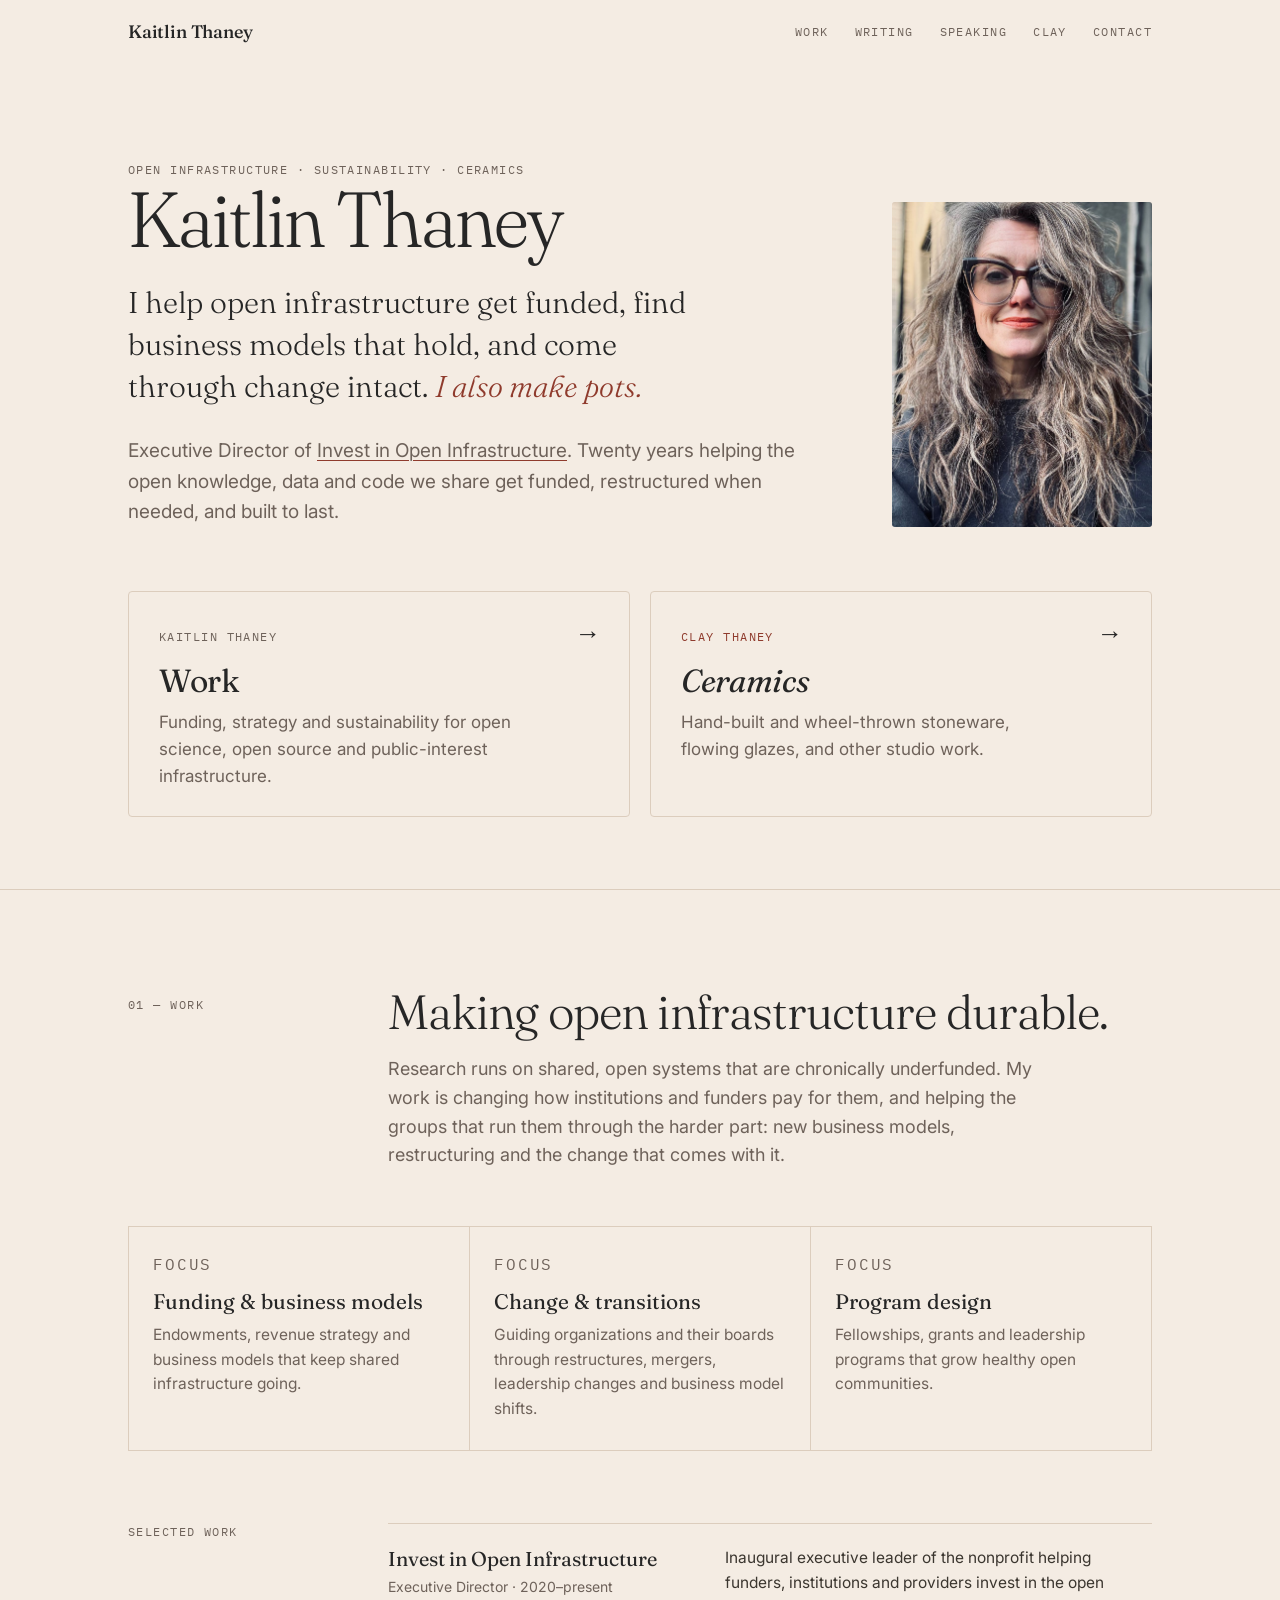
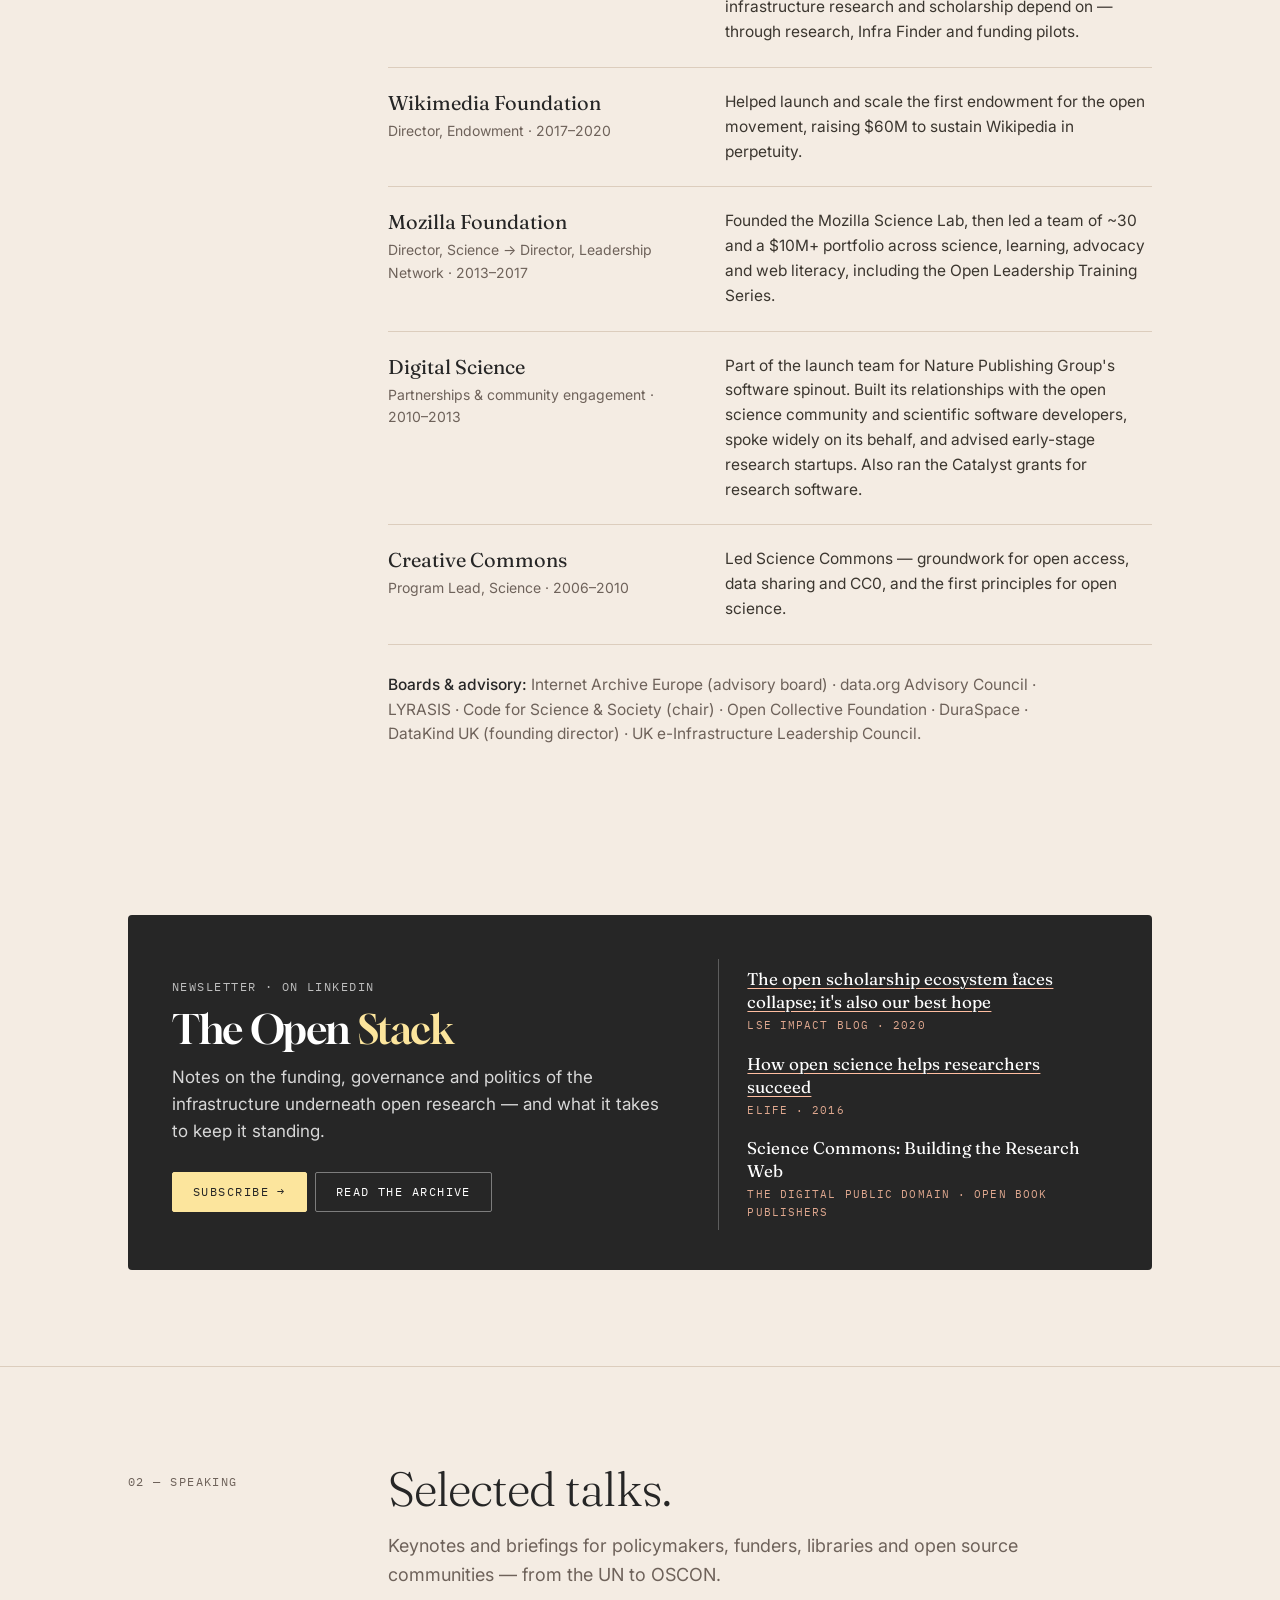
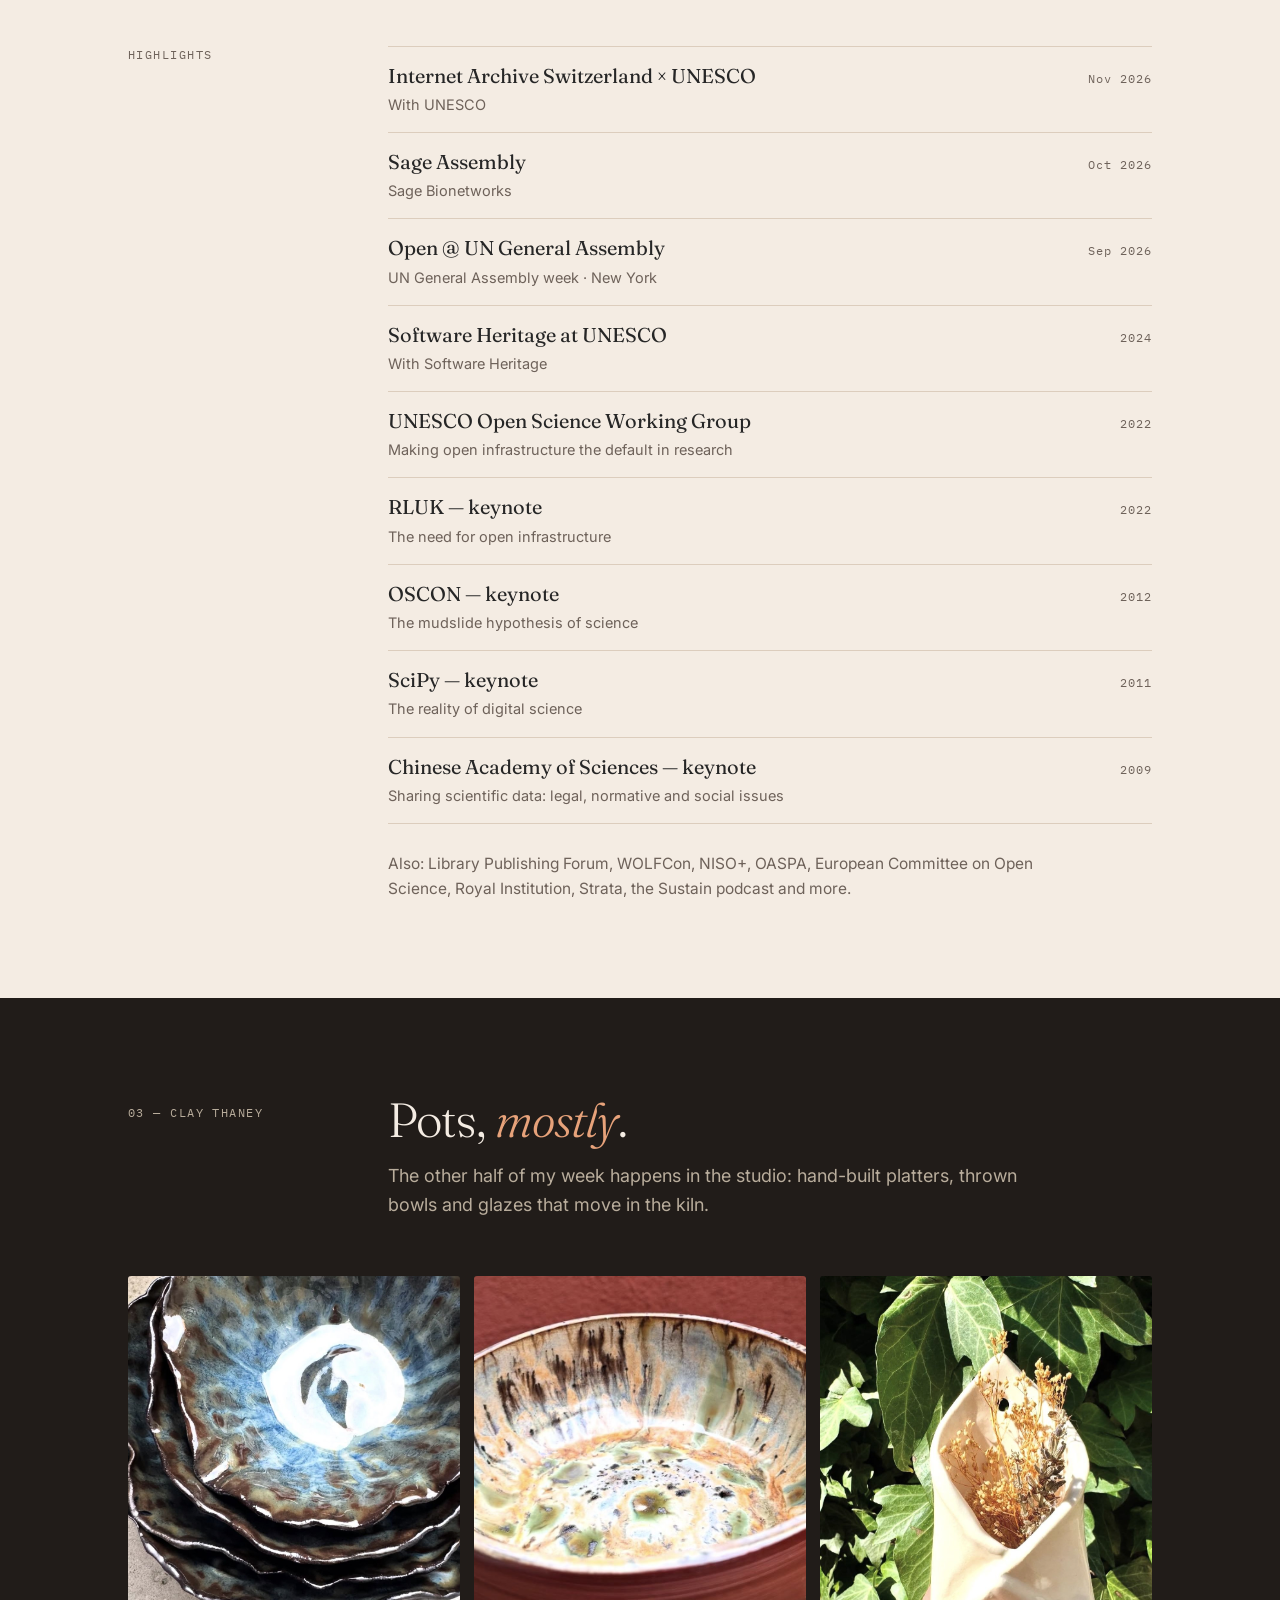
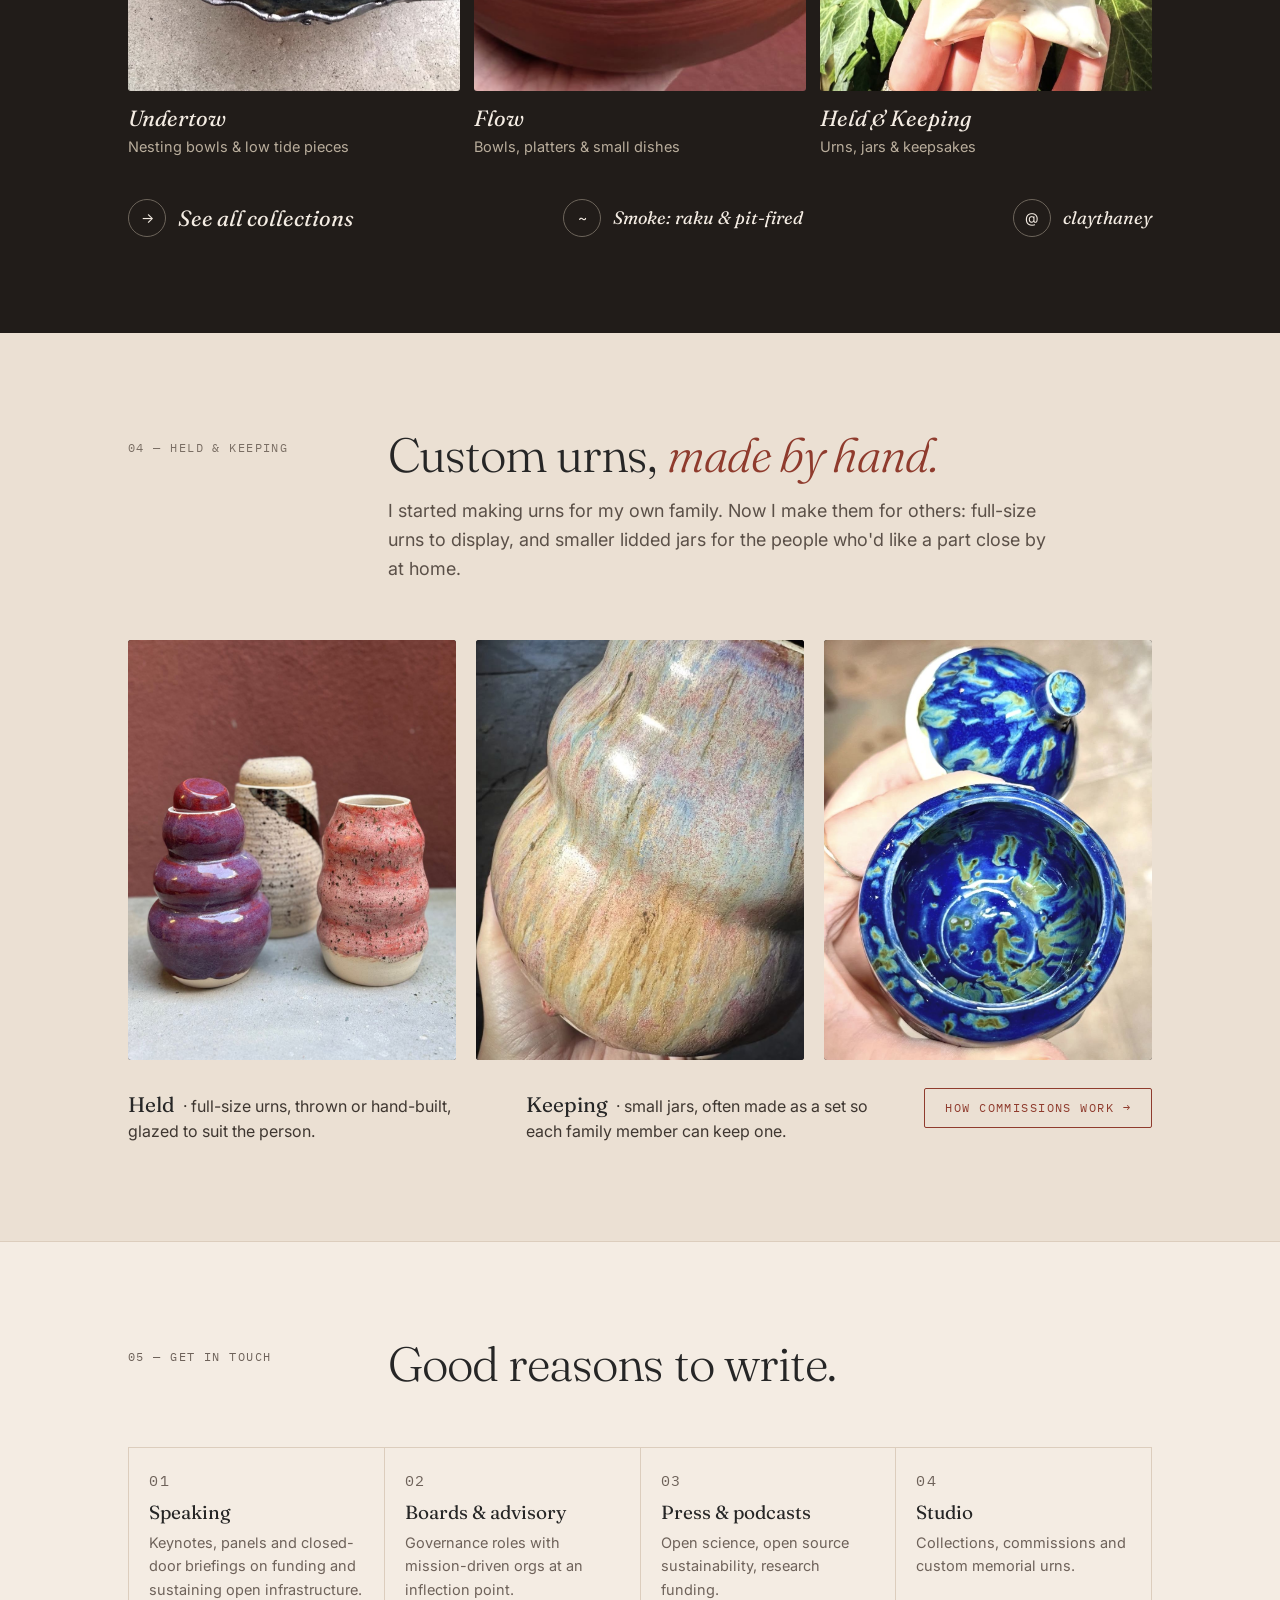
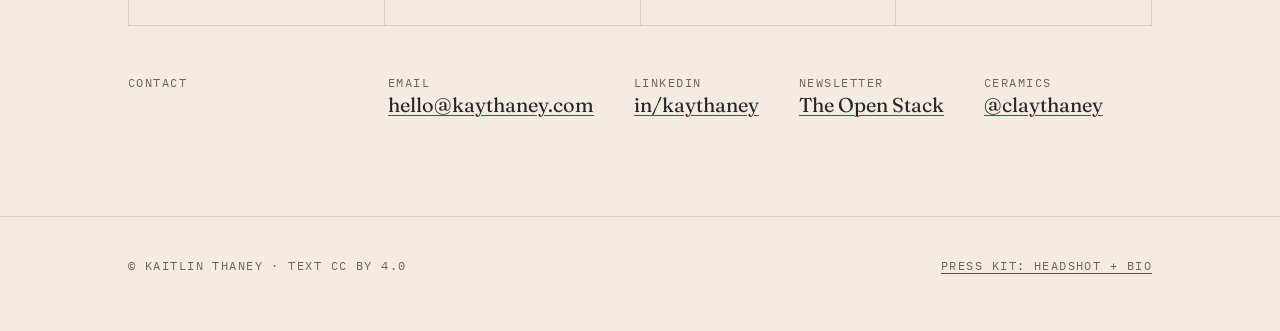
==== index.html @ d46ac8d1 "Add new Flow, Tidepool and Undertow pieces Co-Authored-By: Claude Opus 5.5 <noreply@anthropic.com> C" ====
<!DOCTYPE html>
<html lang="en">
<head>
<meta charset="utf-8">
<meta name="viewport" content="width=device-width, initial-scale=1">
<title>Kaitlin Thaney</title>
<meta name="description" content="Kaitlin Thaney — Executive Director of Invest in Open Infrastructure. Sustainability and systems nerd. Also makes pots, as Clay Thaney.">
<link rel="preconnect" href="https://fonts.googleapis.com">
<link rel="preconnect" href="https://fonts.gstatic.com" crossorigin>
<link href="https://fonts.googleapis.com/css2?family=Fraunces:ital,opsz,wght,SOFT@0,9..144,300..600,50;1,9..144,300..600,50&family=Inter:wght@400;500&family=IBM+Plex+Mono:wght@400&family=Gloock&display=swap" rel="stylesheet">
<link rel="stylesheet" href="style.css">
</head>
<body>

<header><div class="wrap">
  <a class="mark" href="#top">Kaitlin Thaney</a>
  <nav><a href="#work">Work</a><a href="writing/index.html">Writing</a><a href="#speaking">Speaking</a><a href="clay/index.html">Clay</a><a href="#contact">Contact</a></nav>
</div></header>

<main id="top">
  <div class="wrap hero">
    <div class="hero-grid">
      <div>
        <p class="label">Open infrastructure · sustainability · ceramics</p>
        <h1 class="name">Kaitlin Thaney</h1>
        <p class="intro">I help open infrastructure get funded, find business models that hold, and come through change intact. <em>I also make pots.</em></p>
        <p class="lede">Executive Director of <a href="https://investinopen.org">Invest in Open Infrastructure</a>. Twenty years helping the open knowledge, data and code we share get funded, restructured when needed, and built to last.</p>
      </div>
      <div class="portrait"><img src="img/portrait.jpg" alt="Kaitlin Thaney"></div>
    </div>

    <div class="doors">
      <a class="door" href="#work">
        <span class="arrow">→</span>
        <span class="label">Kaitlin Thaney</span>
        <h2>Work</h2>
        <p>Funding, strategy and sustainability for open science, open source and public-interest infrastructure.</p>
      </a>
      <a class="door clay" href="clay/index.html">
        <span class="arrow">→</span>
        <span class="label">Clay Thaney</span>
        <h2>Ceramics</h2>
        <p>Hand-built and wheel-thrown stoneware, flowing glazes, and other studio work.</p>
      </a>
    </div>
  </div>

  <!-- WORK -->
  <section id="work"><div class="wrap">
    <div class="sec-head">
      <p class="label">01 — Work</p>
      <div>
        <h2>Making open infrastructure durable.</h2>
        <p>Research runs on shared, open systems that are chronically underfunded. My work is changing how institutions and funders pay for them, and helping the groups that run them through the harder part: new business models, restructuring and the change that comes with it.</p>
      </div>
    </div>

    <div class="focus">
      <div><p class="label">Focus</p><h3>Funding &amp; business models</h3><p>Endowments, revenue strategy and business models that keep shared infrastructure going.</p></div>
      <div><p class="label">Focus</p><h3>Change &amp; transitions</h3><p>Guiding organizations and their boards through restructures, mergers, leadership changes and business model shifts.</p></div>
      <div><p class="label">Focus</p><h3>Program design</h3><p>Fellowships, grants and leadership programs that grow healthy open communities.</p></div>
    </div>

    <div class="grid2">
      <p class="label">Selected work</p>
      <div>
        <ul class="roles">
          <li><div><h4>Invest in Open Infrastructure</h4><p class="role">Executive Director · 2020–present</p></div>
              <p>Inaugural executive leader of the nonprofit helping funders, institutions and providers invest in the open infrastructure research and scholarship depend on — through research, Infra Finder and funding pilots.</p></li>
          <li><div><h4>Wikimedia Foundation</h4><p class="role">Director, Endowment · 2017–2020</p></div>
              <p>Helped launch and scale the first endowment for the open movement, raising $60M to sustain Wikipedia in perpetuity.</p></li>
          <li><div><h4>Mozilla Foundation</h4><p class="role">Director, Science → Director, Leadership Network · 2013–2017</p></div>
              <p>Founded the Mozilla Science Lab, then led a team of ~30 and a $10M+ portfolio across science, learning, advocacy and web literacy, including the Open Leadership Training Series.</p></li>
          <li><div><h4>Digital Science</h4><p class="role">Partnerships &amp; community engagement · 2010–2013</p></div>
              <p>Part of the launch team for Nature Publishing Group's software spinout. Built its relationships with the open science community and scientific software developers, spoke widely on its behalf, and advised early-stage research startups. Also ran the Catalyst grants for research software.</p></li>
          <li><div><h4>Creative Commons</h4><p class="role">Program Lead, Science · 2006–2010</p></div>
              <p>Led Science Commons — groundwork for open access, data sharing and CC0, and the first principles for open science.</p></li>
        </ul>
        <p class="boards"><b>Boards &amp; advisory:</b> Internet Archive Europe (advisory board) · data.org Advisory Council · LYRASIS · Code for Science &amp; Society (chair) · Open Collective Foundation · DuraSpace · DataKind UK (founding director) · UK e-Infrastructure Leadership Council.</p>
      </div>
    </div>
  </div></section>

  <!-- WRITING / NEWSLETTER -->
  <section id="writing" style="padding-top:0;border-top:none"><div class="wrap">
    <div class="stack">
      <div>
        <p class="label">Newsletter · on LinkedIn</p>
        <h3>The Open <span>Stack</span></h3>
        <p>Notes on the funding, governance and politics of the infrastructure underneath open research — and what it takes to keep it standing.</p>
        <p style="margin-top:26px"><a class="btn" href="https://www.linkedin.com/newsletters/the-open-stack-7452780053291036672/">Subscribe →</a><a class="btn ghost" href="writing/index.html">Read the archive</a></p>
      </div>
      <ul class="writing">
        <li><a href="https://blogs.lse.ac.uk/impactofsocialsciences/2020/06/19/the-open-scholarship-ecosystem-faces-collapse-its-also-our-best-hope-for-a-more-resilient-future/">The open scholarship ecosystem faces collapse; it's also our best hope</a><small>LSE Impact Blog · 2020</small></li>
        <li><a href="https://elifesciences.org/content/5/e16800">How open science helps researchers succeed</a><small>eLife · 2016</small></li>
        <li>Science Commons: Building the Research Web<small>The Digital Public Domain · Open Book Publishers</small></li>
      </ul>
    </div>
  </div></section>

  <!-- SPEAKING -->
  <section id="speaking"><div class="wrap">
    <div class="sec-head">
      <p class="label">02 — Speaking</p>
      <div>
        <h2>Selected talks.</h2>
        <p>Keynotes and briefings for policymakers, funders, libraries and open source communities — from the UN to OSCON.</p>
      </div>
    </div>
    <div class="grid2">
      <p class="label">Highlights</p>
      <div>
        <ul class="talklist">
          <li><div><b>Internet Archive Switzerland × UNESCO</b><span>With UNESCO</span></div><em>Nov 2026</em></li>
          <li><div><b>Sage Assembly</b><span>Sage Bionetworks</span></div><em>Oct 2026</em></li>
          <li><div><b>Open @ UN General Assembly</b><span>UN General Assembly week · New York</span></div><em>Sep 2026</em></li>
          <li><div><b>Software Heritage at UNESCO</b><span>With Software Heritage</span></div><em>2024</em></li>
          <li><div><b>UNESCO Open Science Working Group</b><span>Making open infrastructure the default in research</span></div><em>2022</em></li>
          <li><div><b>RLUK — keynote</b><span>The need for open infrastructure</span></div><em>2022</em></li>
          <li><div><b>OSCON — keynote</b><span>The mudslide hypothesis of science</span></div><em>2012</em></li>
          <li><div><b>SciPy — keynote</b><span>The reality of digital science</span></div><em>2011</em></li>
          <li><div><b>Chinese Academy of Sciences — keynote</b><span>Sharing scientific data: legal, normative and social issues</span></div><em>2009</em></li>
        </ul>
        <p class="boards">Also: Library Publishing Forum, WOLFCon, NISO+, OASPA, European Committee on Open Science, Royal Institution, Strata, the Sustain podcast and more.</p>
      </div>
    </div>
  </div></section>

  <!-- CLAY TEASER -->
  <section id="clay"><div class="wrap">
    <div class="sec-head">
      <p class="label">03 — Clay Thaney</p>
      <div>
        <h2>Pots, <em>mostly</em>.</h2>
        <p>The other half of my week happens in the studio: hand-built platters, thrown bowls and glazes that move in the kiln. <span class="draft">your words</span></p>
      </div>
    </div>
    <div class="clay-teaser">
      <a class="collection" href="clay/index.html#undertow">
        <div class="photo"><img src="img/nacre-stack.jpg" alt="Three ruffled nesting bowls, deep blue inside with dark metallic rims"></div>
        <h3>Undertow</h3><p>Nesting bowls &amp; low tide pieces</p>
      </a>
      <a class="collection" href="clay/index.html#flow">
        <div class="photo"><img src="img/flow-red-bowl.jpg" alt="Red clay bowl with a mustard, green and cream glaze interior"></div>
        <h3>Flow</h3><p>Bowls, platters &amp; small dishes</p>
      </a>
      <a class="collection" href="clay/index.html#keeping">
        <div class="photo"><img src="img/wall-pocket-flowers.jpg" alt="Cream wall pocket holding dried flowers against ivy"></div>
        <h3>Held &amp; Keeping</h3><p>Urns, jars &amp; keepsakes</p>
      </a>
    </div>
    <div class="clay-foot">
      <a class="ig" href="clay/index.html"><span class="dot">→</span>See all collections</a>
      <a class="ig" href="clay/index.html#smoke" style="font-size:18px"><span class="dot">~</span>Smoke: raku &amp; pit-fired</a>
      <a class="ig" href="https://www.instagram.com/claythaney/" style="font-size:18px"><span class="dot">@</span>claythaney</a>
    </div>
  </div></section>

  <!-- HELD & KEEPING -->
  <section id="keeping" class="keeping home-keeping"><div class="wrap">
    <div class="sec-head">
      <p class="label">04 — Held &amp; Keeping</p>
      <div>
        <h2>Custom urns, <em>made by hand.</em></h2>
        <p>I started making urns for my own family. Now I make them for others: full-size urns to display, and smaller lidded jars for the people who'd like a part close by at home.</p>
      </div>
    </div>
    <div class="keep-row">
      <figure class="photo"><img src="img/urns-group.jpg" alt="Three handmade urns: a stacked red jar, a speckled lidded urn and a wavy pink vessel"></figure>
      <figure class="photo"><img src="img/pastel-vase.jpg" alt="Undulating urn in speckled pastel glaze"></figure>
      <figure class="photo"><img src="img/urn-blue-keepsake.jpg" alt="Small lidded keepsake jar in deep blue, lid lifted"></figure>
    </div>
    <div class="keep-text">
      <p><b>Held</b> · full-size urns, thrown or hand-built, glazed to suit the person.</p>
      <p><b>Keeping</b> · small jars, often made as a set so each family member can keep one.</p>
      <p style="margin-top:22px"><a class="btn" href="clay/index.html#keeping" style="color:#8f3b2d">How commissions work →</a></p>
    </div>
  </div></section>

  <!-- CONTACT -->
  <section id="contact"><div class="wrap">
    <div class="sec-head">
      <p class="label">05 — Get in touch</p>
      <div><h2>Good reasons to write.</h2></div>
    </div>
    <div class="asks">
      <div><p class="label">01</p><h3>Speaking</h3><p>Keynotes, panels and closed-door briefings on funding and sustaining open infrastructure.</p></div>
      <div><p class="label">02</p><h3>Boards &amp; advisory</h3><p>Governance roles with mission-driven orgs at an inflection point.</p></div>
      <div><p class="label">03</p><h3>Press &amp; podcasts</h3><p>Open science, open source sustainability, research funding.</p></div>
      <div><p class="label">04</p><h3>Studio</h3><p>Collections, commissions and custom memorial urns.</p></div>
    </div>
    <div class="grid2">
      <p class="label">Contact</p>
      <ul class="contact-list">
        <li><p class="label">Email</p><a href="mailto:hello@kaythaney.com">hello@kaythaney.com</a></li>
        <li><p class="label">LinkedIn</p><a href="https://www.linkedin.com/in/kaythaney/">in/kaythaney</a></li>
        <li><p class="label">Newsletter</p><a href="https://www.linkedin.com/newsletters/the-open-stack-7452780053291036672/">The Open Stack</a></li>
        <li><p class="label">Ceramics</p><a href="https://www.instagram.com/claythaney/">@claythaney</a></li>
      </ul>
    </div>
  </div></section>
</main>

<footer><div class="wrap">
  <p class="label">© Kaitlin Thaney · Text CC BY 4.0</p>
  <p class="label"><a href="img/portrait.jpg">Press kit: headshot + bio</a></p>
</div></footer>

</body>
</html>
---- style.css ----
:root{
    --paper:#f3ede3; --paper-2:#ebe3d5; --ink:#211e1a; --muted:#6d655b;
    --clay:#a9532f; --slip:#7f907c; --line:#d8cdbb;
    --serif:"Fraunces", Georgia, serif; --sans:"Inter", system-ui, sans-serif; --mono:"IBM Plex Mono", ui-monospace, monospace;
  }
  *{box-sizing:border-box;margin:0;padding:0}
  html{scroll-behavior:smooth}
  body{background:var(--paper);color:var(--ink);font:400 17px/1.6 var(--sans);-webkit-font-smoothing:antialiased}
  a{color:inherit;text-decoration-color:var(--clay);text-underline-offset:3px;text-decoration-thickness:1px}
  a:hover{color:var(--clay)}
  .wrap{max-width:1080px;margin:0 auto;padding:0 28px}
  .label{font:400 12px/1.5 var(--mono);letter-spacing:.12em;text-transform:uppercase;color:var(--muted)}

  /* header */
  header{position:sticky;top:0;z-index:5;background:color-mix(in srgb,var(--paper) 88%,transparent);backdrop-filter:blur(8px);border-bottom:1px solid transparent}
  header .wrap{display:flex;justify-content:space-between;align-items:center;height:64px}
  .mark{font:500 18px/1 var(--serif);text-decoration:none;letter-spacing:-.01em}
  nav{display:flex;gap:26px}
  nav a{font:400 12px/1 var(--mono);letter-spacing:.12em;text-transform:uppercase;text-decoration:none;color:var(--muted)}
  nav a:hover{color:var(--ink)}

  /* hero */
  .hero{padding-top:96px;padding-bottom:72px}
  .hero h1{font:300 clamp(40px,6.4vw,78px)/1.04 var(--serif);font-variation-settings:"SOFT" 50;letter-spacing:-.025em;max-width:15ch}
  .hero h1 em{font-style:italic;color:var(--clay)}
  .hero p.lede{margin-top:28px;max-width:56ch;color:var(--muted);font-size:19px}

  .doors{display:grid;grid-template-columns:1fr 1fr;gap:20px;margin-top:64px}
  .door{display:block;text-decoration:none;padding:30px 30px 26px;border:1px solid var(--line);border-radius:4px;background:var(--paper);transition:background .25s,border-color .25s,transform .25s;position:relative;overflow:hidden}
  .door:hover{color:inherit;background:var(--paper-2);border-color:var(--ink);transform:translateY(-2px)}
  .door h2{font:400 32px/1.1 var(--serif);margin:14px 0 10px;letter-spacing:-.01em}
  .door p{color:var(--muted);max-width:34ch}
  .door .arrow{position:absolute;right:28px;top:28px;font:300 26px/1 var(--serif);transition:transform .25s}
  .door:hover .arrow{transform:translateX(4px)}
  .door.clay h2{font-style:italic}
  .door.clay .label{color:var(--clay)}

  /* sections */
  section{padding:96px 0;border-top:1px solid var(--line)}
  .sec-head{display:grid;grid-template-columns:220px 1fr;gap:40px;margin-bottom:56px}
  .sec-head h2{font:300 clamp(32px,4vw,48px)/1.1 var(--serif);letter-spacing:-.02em}
  .sec-head p{color:var(--muted);max-width:60ch;margin-top:16px;font-size:18px}

  .focus{display:grid;grid-template-columns:repeat(3,1fr);gap:1px;background:var(--line);border:1px solid var(--line);margin-bottom:72px}
  .focus div{background:var(--paper);padding:26px 24px 28px}
  .focus h3{font:400 21px/1.25 var(--serif);margin:12px 0 8px}
  .focus p{color:var(--muted);font-size:15.5px}

  .grid2{display:grid;grid-template-columns:220px 1fr;gap:40px}
  .roles{list-style:none}
  .roles li{display:grid;grid-template-columns:1fr 1.4fr;gap:32px;padding:22px 0;border-bottom:1px solid var(--line)}
  .roles li:first-child{border-top:1px solid var(--line)}
  .roles h4{font:400 20px/1.3 var(--serif)}
  .roles .role{font-size:14px;color:var(--muted);margin-top:4px}
  .roles p{font-size:15.5px;color:#3b362f}

  .talks{margin-top:72px}
  .talks .venues{font:300 clamp(22px,2.6vw,30px)/1.45 var(--serif);color:var(--muted)}
  .talks .venues b{font-weight:400;color:var(--ink)}
  .more{display:inline-block;margin-top:22px;font:400 12px/1 var(--mono);letter-spacing:.12em;text-transform:uppercase}

  /* clay */
  #clay{background:var(--ink);color:var(--paper);border-top:none}
  #clay .label{color:#b9ad9c}
  #clay .sec-head p{color:#b9ad9c}
  #clay .sec-head h2 em{color:#e09a73}
  #clay a{text-decoration-color:#e09a73}
  #clay a:hover{color:#e09a73}
  .gallery{display:grid;grid-template-columns:repeat(4,1fr);gap:14px}
  .gallery figure{aspect-ratio:4/5;background:#2c2823;border-radius:3px;display:flex;align-items:flex-end;justify-content:center;overflow:hidden;position:relative}
  .gallery figure:nth-child(2){background:#34302a}
  .gallery figure:nth-child(3){background:#29302b}
  .gallery figure:nth-child(4){background:#332a26}
  .gallery figure:nth-child(1),.gallery figure:nth-child(6){grid-column:span 2;aspect-ratio:auto}
  .gallery svg{width:62%;height:auto;margin-bottom:12%}
  .gallery figcaption{position:absolute;left:14px;bottom:12px;font:400 11px/1 var(--mono);letter-spacing:.1em;text-transform:uppercase;color:#8f8576}
  .clay-foot{display:flex;justify-content:space-between;align-items:center;gap:20px;margin-top:40px;flex-wrap:wrap}
  .ig{display:inline-flex;align-items:center;gap:12px;text-decoration:none;font:400 22px/1 var(--serif);font-style:italic}
  .ig span.dot{width:38px;height:38px;border:1px solid #6d655b;border-radius:50%;display:grid;place-items:center;font:400 14px var(--sans);font-style:normal}
  .note{font:400 12px/1.5 var(--mono);color:#8f8576;max-width:44ch}

  /* about + contact */
  .about p{font:300 clamp(21px,2.3vw,26px)/1.5 var(--serif);max-width:38ch}
  .about p + p{margin-top:20px;font:400 17px/1.65 var(--sans);color:var(--muted);max-width:60ch}
  .contact-list{list-style:none;display:grid;grid-template-columns:repeat(4,auto);justify-content:start;gap:40px}
  .contact-list a{font:400 20px/1.3 var(--serif)}
  footer{padding:40px 0 56px;border-top:1px solid var(--line)}
  footer .wrap{display:flex;justify-content:space-between;flex-wrap:wrap;gap:12px}

  .draft{border:1px dashed var(--clay);color:var(--clay);font:400 11px/1 var(--mono);letter-spacing:.08em;text-transform:uppercase;padding:4px 7px;border-radius:2px;vertical-align:middle;margin-left:8px;white-space:nowrap}

  @media (max-width:820px){
    nav{gap:16px}
    .doors,.focus{grid-template-columns:1fr}
    .sec-head,.grid2{grid-template-columns:1fr;gap:14px}
    .roles li{grid-template-columns:1fr;gap:8px}
    .gallery{grid-template-columns:1fr 1fr}
    .gallery figure:nth-child(1),.gallery figure:nth-child(6){grid-column:span 2;aspect-ratio:16/10}
    .contact-list{grid-template-columns:1fr 1fr;gap:20px}
    .hero{padding-top:64px;padding-bottom:48px}
    section{padding:72px 0}
  }
  @media (max-width:480px){ nav a:nth-child(3){display:none} }

  /* ---- v2 additions ---- */
  /* Newsletter brand: swap these two values for The Open Stack / IOI colours */
  :root{ --brand:#1f3b4d; --brand-ink:#f3ede3; --brand-accent:#e3b448; }

  .hero-grid{display:grid;grid-template-columns:1fr 260px;gap:56px;align-items:end}
  .portrait{aspect-ratio:4/5;border-radius:3px;background:linear-gradient(160deg,#d9cdb9,#c4b49b);display:grid;place-items:center;text-align:center;color:#6d655b;font:400 11px/1.5 var(--mono);letter-spacing:.1em;text-transform:uppercase;padding:20px}

  .stack{background:var(--brand);color:var(--brand-ink);border-radius:4px;padding:44px 44px 40px;display:grid;grid-template-columns:1.3fr 1fr;gap:40px;align-items:center;margin-top:72px}
  .stack .label{color:color-mix(in srgb,var(--brand-ink) 70%,transparent)}
  .stack h3{font:400 40px/1.05 var(--serif);letter-spacing:-.02em;margin:12px 0 14px}
  .stack h3 span{color:var(--brand-accent)}
  .stack p{color:color-mix(in srgb,var(--brand-ink) 82%,transparent);max-width:46ch}
  .btn{display:inline-block;padding:13px 20px;border-radius:2px;font:400 12px/1 var(--mono);letter-spacing:.12em;text-transform:uppercase;text-decoration:none;border:1px solid currentColor}
  .stack .btn{background:var(--brand-accent);color:var(--brand);border-color:var(--brand-accent);justify-self:start}
  .stack .btn:hover{filter:brightness(1.08);color:var(--brand)}
  .stack .writing{list-style:none;border-left:1px solid color-mix(in srgb,var(--brand-ink) 25%,transparent);padding-left:28px}
  .stack .writing li{padding:9px 0;font:400 17px/1.35 var(--serif)}
  .stack .writing li small{display:block;font:400 11px/1.6 var(--mono);letter-spacing:.1em;text-transform:uppercase;opacity:.65;margin-top:3px}
  .stack a{text-decoration-color:var(--brand-accent)}
  .stack a:hover{color:var(--brand-accent)}

  .talklist{list-style:none}
  .talklist li{display:grid;grid-template-columns:1fr auto;gap:24px;padding:16px 0;border-bottom:1px solid var(--line);align-items:baseline}
  .talklist li:first-child{border-top:1px solid var(--line)}
  .talklist b{font:400 20px/1.3 var(--serif)}
  .talklist span{display:block;font-size:14.5px;color:var(--muted);margin-top:2px}
  .talklist em{font:400 12px/1 var(--mono);font-style:normal;color:var(--muted);letter-spacing:.08em}

  .boards{margin-top:28px;color:var(--muted);font-size:15.5px;max-width:70ch}
  .boards b{color:var(--ink);font-weight:500}

  .asks{display:grid;grid-template-columns:repeat(4,1fr);gap:1px;background:var(--line);border:1px solid var(--line);margin-bottom:48px}
  .asks div{background:var(--paper);padding:22px 20px 24px}
  .asks h3{font:400 19px/1.25 var(--serif);margin:10px 0 6px}
  .asks p{font-size:14.5px;color:var(--muted)}

  .clay-teaser{display:grid;grid-template-columns:1fr 1fr 1fr;gap:14px}
  .collection{display:block;text-decoration:none;color:inherit}
  .collection .swatch{aspect-ratio:4/5;border-radius:3px;display:flex;align-items:flex-end;justify-content:center;overflow:hidden}
  .collection .swatch svg{width:60%;margin-bottom:14%}
  .collection h3{font:400 22px/1.2 var(--serif);font-style:italic;margin:14px 0 4px}
  .collection p{font-size:14.5px;color:#b9ad9c}
  .collection:hover h3{color:#e09a73}

  /* clay page */
  body.clay-page{background:#1d1a17;color:var(--paper)}
  body.clay-page header{background:color-mix(in srgb,#1d1a17 88%,transparent)}
  body.clay-page nav a{color:#9d9283}
  body.clay-page nav a:hover,body.clay-page nav a.on{color:var(--paper)}
  body.clay-page .label{color:#9d9283}
  body.clay-page .hero h1 em{color:#e09a73}
  body.clay-page .hero p.lede{color:#b9ad9c}
  body.clay-page section{border-top:1px solid #3a342d}
  body.clay-page a{text-decoration-color:#e09a73}
  body.clay-page a:hover{color:#e09a73}
  body.clay-page footer{border-top:1px solid #3a342d}
  .coll-head{display:grid;grid-template-columns:220px 1fr auto;gap:40px;align-items:end;margin-bottom:36px}
  .coll-head h2{font:300 44px/1.05 var(--serif);font-style:italic;letter-spacing:-.02em}
  .coll-head p{color:#b9ad9c;max-width:52ch;margin-top:12px}
  .status{font:400 11px/1 var(--mono);letter-spacing:.1em;text-transform:uppercase;padding:7px 10px;border:1px solid #6d655b;border-radius:20px;color:#b9ad9c;white-space:nowrap}
  .status.avail{border-color:#e09a73;color:#e09a73}
  .backlink{font:400 12px/1 var(--mono);letter-spacing:.12em;text-transform:uppercase;text-decoration:none;color:#9d9283}
  .chip-nav{display:flex;gap:10px;flex-wrap:wrap;margin-top:36px}
  .chip-nav a{font:400 12px/1 var(--mono);letter-spacing:.1em;text-transform:uppercase;text-decoration:none;padding:10px 14px;border:1px solid #4a433b;border-radius:20px;color:#d8cdbb}
  .chip-nav a:hover{border-color:#e09a73}

  @media (max-width:820px){
    .hero-grid,.stack{grid-template-columns:1fr}
    .portrait{max-width:200px}
    .stack .writing{border-left:none;padding-left:0;border-top:1px solid color-mix(in srgb,var(--brand-ink) 25%,transparent);padding-top:16px}
    .asks{grid-template-columns:1fr 1fr}
    .clay-teaser{grid-template-columns:1fr}
    .coll-head{grid-template-columns:1fr;gap:12px}
    .talklist li{grid-template-columns:1fr}
  }
  .talklist span.draft{display:inline-block;margin-top:0}
  .clay-page .gallery figure{aspect-ratio:auto!important;height:340px}
  .clay-page .gallery svg{width:auto;max-width:70%;height:58%;margin-bottom:14%}
  @media (max-width:820px){ .clay-page .gallery figure{height:240px} }

  /* ---- v3: palette A (terracotta wall), photos, Open Stack ---- */
  :root{
    --paper:#f4ece3; --paper-2:#ece1d4; --ink:#262626; --muted:#6e625a;
    --clay:#8f3b2d; --slip:#5f7d5b; --line:#dccdbd; --glaze:#eeceae;
    --brand:#0d0d0d; --brand-ink:#ffffff; --brand-accent:#ffde17;
    --display:"Gloock", Georgia, serif;
  }
  #clay{background:#211c19}
  #clay .sec-head h2 em,body.clay-page .hero h1 em{color:#e7a27a}
  .hero h1.name{font-weight:300;max-width:none}
  .hero .intro{font:300 clamp(22px,2.6vw,30px)/1.4 var(--serif);color:var(--ink);max-width:30ch;margin-top:22px}
  .hero .intro em{color:var(--clay)}
  .portrait{padding:0;overflow:hidden;background:var(--paper-2)}
  .portrait img{width:100%;height:100%;object-fit:cover;object-position:50% 30%;display:block}
  .stack h3{font-family:var(--display);font-weight:400}
  .stack .btn.ghost{background:transparent;color:var(--brand-ink);border-color:color-mix(in srgb,var(--brand-ink) 40%,transparent);margin-left:8px}
  .stack .btn.ghost:hover{color:var(--brand-accent);border-color:var(--brand-accent)}
  .photo{border-radius:3px;overflow:hidden;background:#2c2622}
  .photo img{width:100%;height:100%;object-fit:cover;display:block;transition:transform .6s}
  .collection .photo{aspect-ratio:4/5}
  .collection:hover .photo img{transform:scale(1.03)}
  .gallery figure img{width:100%;height:100%;object-fit:cover;position:absolute;inset:0}
  .gallery figure figcaption{z-index:1;background:rgba(20,17,15,.55);padding:5px 7px;border-radius:2px;color:#e8ddd0}

  /* Open Stack archive page */
  body.stack-page{background:#0d0d0d;color:#fff}
  body.stack-page header{background:rgba(13,13,13,.9)}
  body.stack-page nav a,body.stack-page .label{color:#a8a8a8}
  body.stack-page nav a:hover{color:#ffde17}
  body.stack-page a{text-decoration-color:#ffde17}
  body.stack-page a:hover{color:#ffde17}
  body.stack-page .hero h1{font-family:var(--display);font-weight:400}
  body.stack-page .hero h1 span{color:#ffde17}
  body.stack-page .hero p.lede{color:#cfcfcf}
  body.stack-page section,body.stack-page footer{border-top:1px solid #2a2a2a}
  .issues{list-style:none}
  .issues li{display:grid;grid-template-columns:110px 1fr auto;gap:28px;padding:22px 0;border-bottom:1px solid #2a2a2a;align-items:baseline}
  .issues .no{font:400 12px var(--mono);letter-spacing:.1em;color:#ffde17}
  .issues h3{font:400 24px/1.25 var(--display)}
  .issues p{color:#a8a8a8;font-size:15px;margin-top:6px;max-width:62ch}
  .issues time{font:400 12px var(--mono);color:#a8a8a8;letter-spacing:.08em}
  .tagrow{display:flex;gap:8px;margin-top:10px}
  .tagrow span{font:400 11px var(--mono);letter-spacing:.08em;padding:4px 8px;border-radius:2px;color:#0d0d0d}
  @media (max-width:820px){ .issues li{grid-template-columns:1fr;gap:6px} }
  .clay-page .gallery.g1{grid-template-columns:1fr}
  .clay-page .gallery.g1 figure{height:620px;grid-column:auto!important}
  .clay-page .gallery.g2{grid-template-columns:3fr 2fr}
  .clay-page .gallery.g2 figure{height:560px;grid-column:auto!important}
  .clay-page .gallery.g1 figure img{object-position:50% 45%}
  @media (max-width:820px){ .clay-page .gallery.g1 figure,.clay-page .gallery.g2 figure{height:420px} .clay-page .gallery.g2{grid-template-columns:1fr} }
  .sec-head p.label{font-size:12px;margin-top:10px;max-width:none}
  .clay-page .gallery.g3{grid-template-columns:1fr 1fr 1fr}
  .clay-page .gallery.g3 figure{height:440px;grid-column:auto!important}
  /* Keeping: calmer, lighter section */
  .keeping{background:#efe6dc;color:#262626;border-top:none!important}
  .keeping .label{color:#7a6e64!important}
  .keeping .coll-head h2{color:#262626}
  .keeping .coll-head p{color:#5b5048}
  .keeping a{text-decoration-color:#8f3b2d!important}
  .keeping a:hover{color:#8f3b2d!important}
  .keeping .gallery figure{background:#e3d8cb}
  .steps{list-style:none;display:grid;grid-template-columns:repeat(4,1fr);gap:28px;margin-top:44px;padding-top:30px;border-top:1px solid #d8cabb}
  .steps h3{font:400 20px/1.25 var(--serif);margin:10px 0 6px}
  .steps p{font-size:15px;color:#5b5048}
  .keep-contact{margin-top:36px;font:300 20px/1.5 var(--serif);color:#262626}
  @media (max-width:820px){ .clay-page .gallery.g3{grid-template-columns:1fr} .clay-page .gallery.g3 figure{height:380px} .steps{grid-template-columns:1fr 1fr} }
  /* v6: softer Open Stack band + home Held & Keeping */
  :root{--brand:#262626}
  .stack a{text-decoration-color:#ffbea1}
  .stack .writing a:hover{color:#ffbea1}
  .stack .writing li small{color:#ffbea1;opacity:.85}
  body.stack-page{background:#262626}
  body.stack-page header{background:rgba(38,38,38,.92)}
  body.stack-page section,body.stack-page footer{border-top-color:#3a3a3a}
  .issues li{border-bottom-color:#3a3a3a}
  .home-keeping{padding:96px 0}
  .home-keeping .sec-head h2 em{color:#8f3b2d}
  .home-keeping .sec-head p{color:#5b5048}
  .keep-grid{display:grid;grid-template-columns:1.25fr 1fr 1fr;gap:20px;align-items:end}
  .keep-grid .photo{aspect-ratio:4/5;margin:0}
  .keep-grid .photo:first-child{aspect-ratio:9/8}
  .keep-text p{font-size:16px;color:#3f3731;margin-bottom:10px}
  .keep-text b{font:400 21px var(--serif);color:#262626;margin-right:4px}
  @media (max-width:820px){ .keep-grid{grid-template-columns:1fr 1fr} .keep-text{grid-column:span 2} }
  .home-keeping{background:#ebe0d3}
  /* v7: warmer IOI yellow + smoke gallery */
  :root{--brand-accent:#fce59d}
  body.stack-page .hero h1 span,.issues .no{color:#fce59d}
  body.stack-page a{text-decoration-color:#fce59d}
  body.stack-page a:hover,body.stack-page nav a:hover{color:#fce59d}
  .clay-page .gallery.g6{grid-template-columns:repeat(3,1fr)}
  .clay-page .gallery.g6 figure{height:420px;grid-column:auto!important}
  .clay-page .gallery.g1 figure img[src*="sculpture"]{object-position:50% 40%}
  @media (max-width:820px){ .clay-page .gallery.g6{grid-template-columns:1fr 1fr} .clay-page .gallery.g6 figure{height:300px} }
  .clay-page #other .gallery.g1{grid-template-columns:minmax(0,480px)} .clay-page #other .gallery.g1 figure{height:600px}
  .keep-grid .photo:first-child{aspect-ratio:4/5}
  #rain .gallery.g6{grid-template-columns:repeat(3,1fr)}
  #rain .gallery.g6 figure{height:420px}
  /* v10 */
  .keep-row{display:grid;grid-template-columns:repeat(3,1fr);gap:20px}
  .keep-row .photo{margin:0;aspect-ratio:auto;height:420px}
  .keep-row .photo img{object-position:50% 55%}
  .home-keeping .keep-text{display:grid;grid-template-columns:1fr 1fr auto;gap:32px;align-items:baseline;margin-top:28px}
  .home-keeping .keep-text p{margin:0!important}
  .clay-page .gallery.feat{grid-template-columns:1.5fr 1fr;grid-template-rows:330px 330px}
  .clay-page .gallery.feat figure{height:auto;grid-column:auto!important}
  .clay-page .gallery.feat figure:first-child{grid-row:span 2}
  @media (max-width:820px){ .keep-row{grid-template-columns:1fr 1fr} .keep-row .photo{height:280px} .keep-row .photo:first-child{grid-column:span 2} .home-keeping .keep-text{grid-template-columns:1fr} .clay-page .gallery.feat{grid-template-columns:1fr;grid-template-rows:none} .clay-page .gallery.feat figure{height:340px} }
  .clay-page .sub{margin:40px 0 16px}
  .keep-letters{display:grid;grid-template-columns:1.1fr 1fr 1fr;gap:14px;align-items:stretch}
  .keep-letters figure{margin:0;height:380px;border-radius:3px;overflow:hidden;position:relative;background:#e3d8cb}
  .keep-letters figure img{width:100%;height:100%;object-fit:cover;position:absolute;inset:0}
  .keep-letters figcaption{position:absolute;left:14px;bottom:12px;z-index:1;font:400 11px/1 var(--mono);letter-spacing:.1em;text-transform:uppercase;background:rgba(20,17,15,.55);padding:5px 7px;border-radius:2px;color:#e8ddd0}
  .keep-letters h3{font:400 24px/1.2 var(--serif);font-style:italic;margin-bottom:10px}
  .keep-letters p{font-size:15.5px;color:#5b5048;max-width:36ch}
  .more-head{padding:64px 0 0!important}
  .more-head .label{font-size:13px}
  @media (max-width:820px){ .keep-letters{grid-template-columns:1fr 1fr} .keep-letters>div{grid-column:span 2} .keep-letters figure{height:280px} }
  .clay-page .sub-note{color:#b9ad9c;font-size:15px;max-width:60ch;margin-top:14px}
  .draft{display:none!important}
  .clay-page .gallery.g4{grid-template-columns:repeat(4,1fr)}
  .clay-page .gallery.g4 figure{height:340px;grid-column:auto!important}
  #flow .gallery.g6{grid-template-columns:repeat(3,1fr)}
  #flow .gallery.g6 figure{height:400px;grid-column:auto!important}
  @media (max-width:820px){ .clay-page .gallery.g4{grid-template-columns:1fr 1fr} .clay-page .gallery.g4 figure{height:260px} }
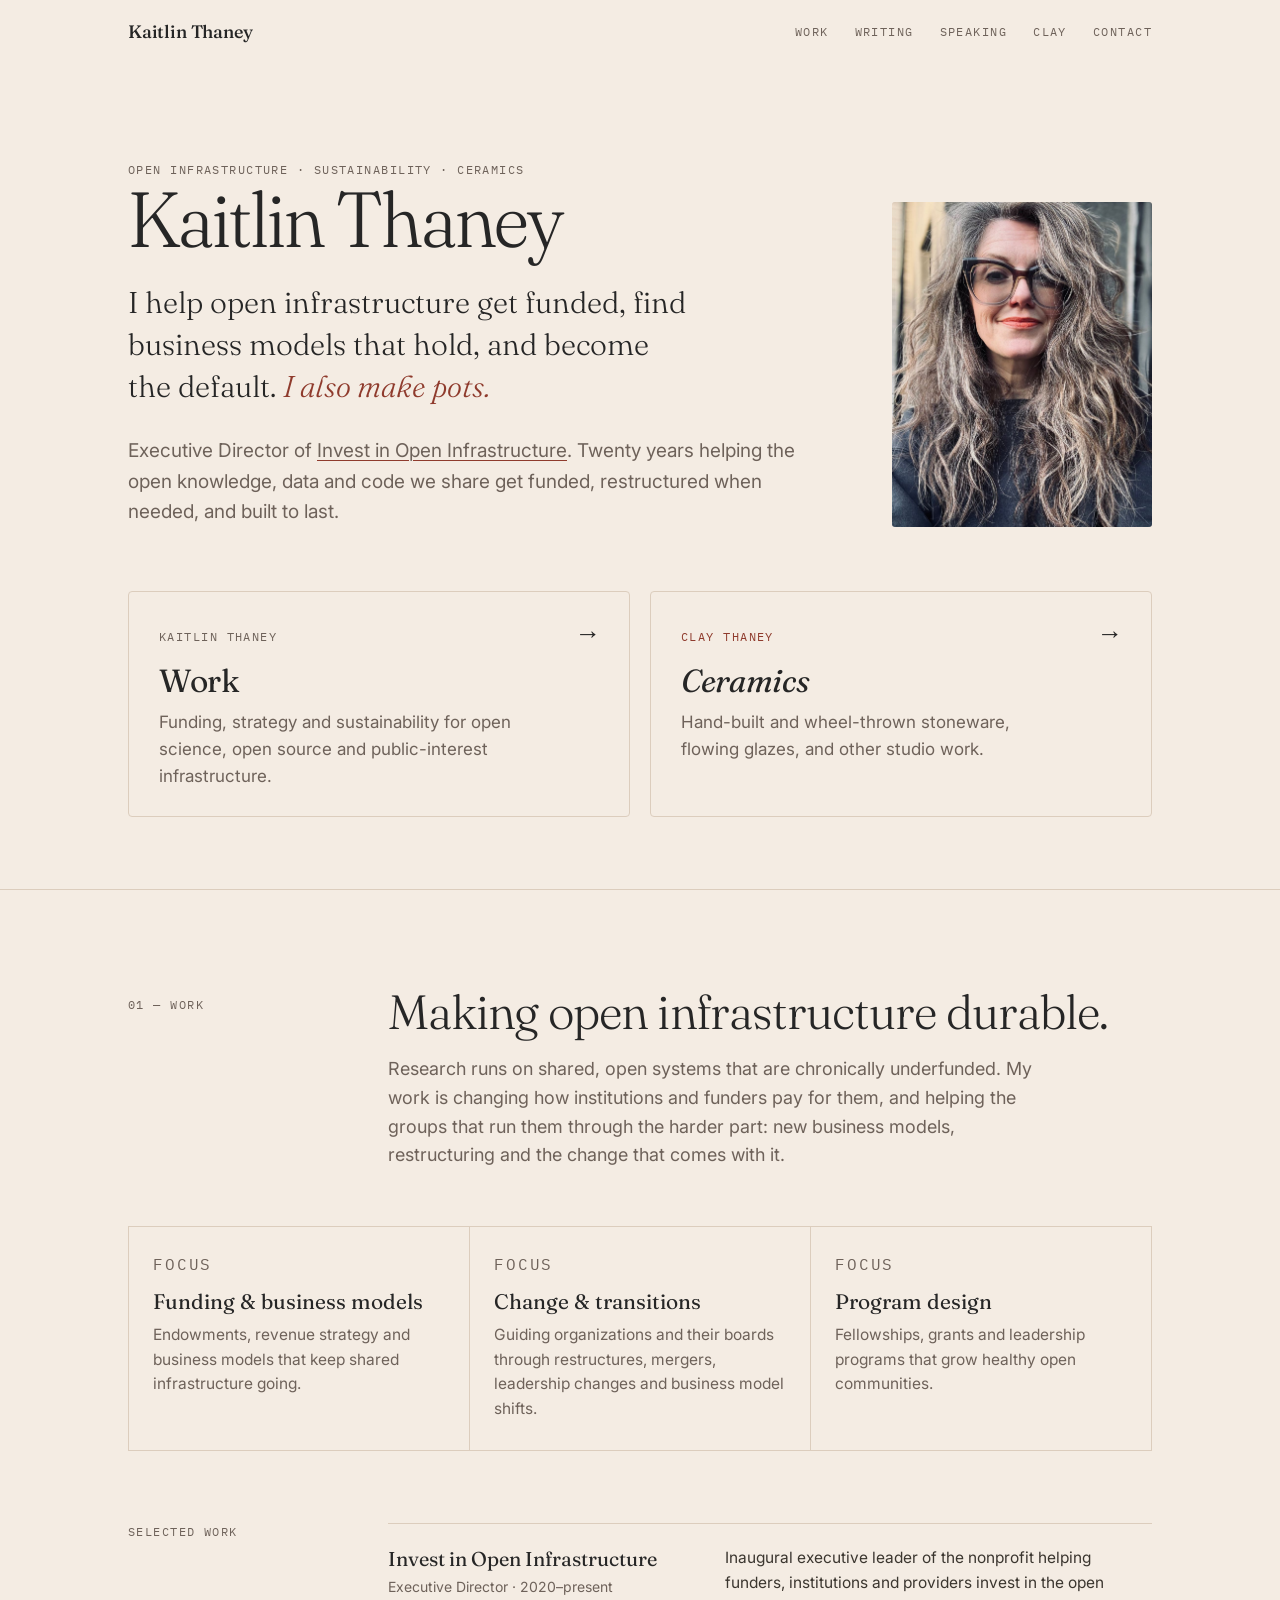
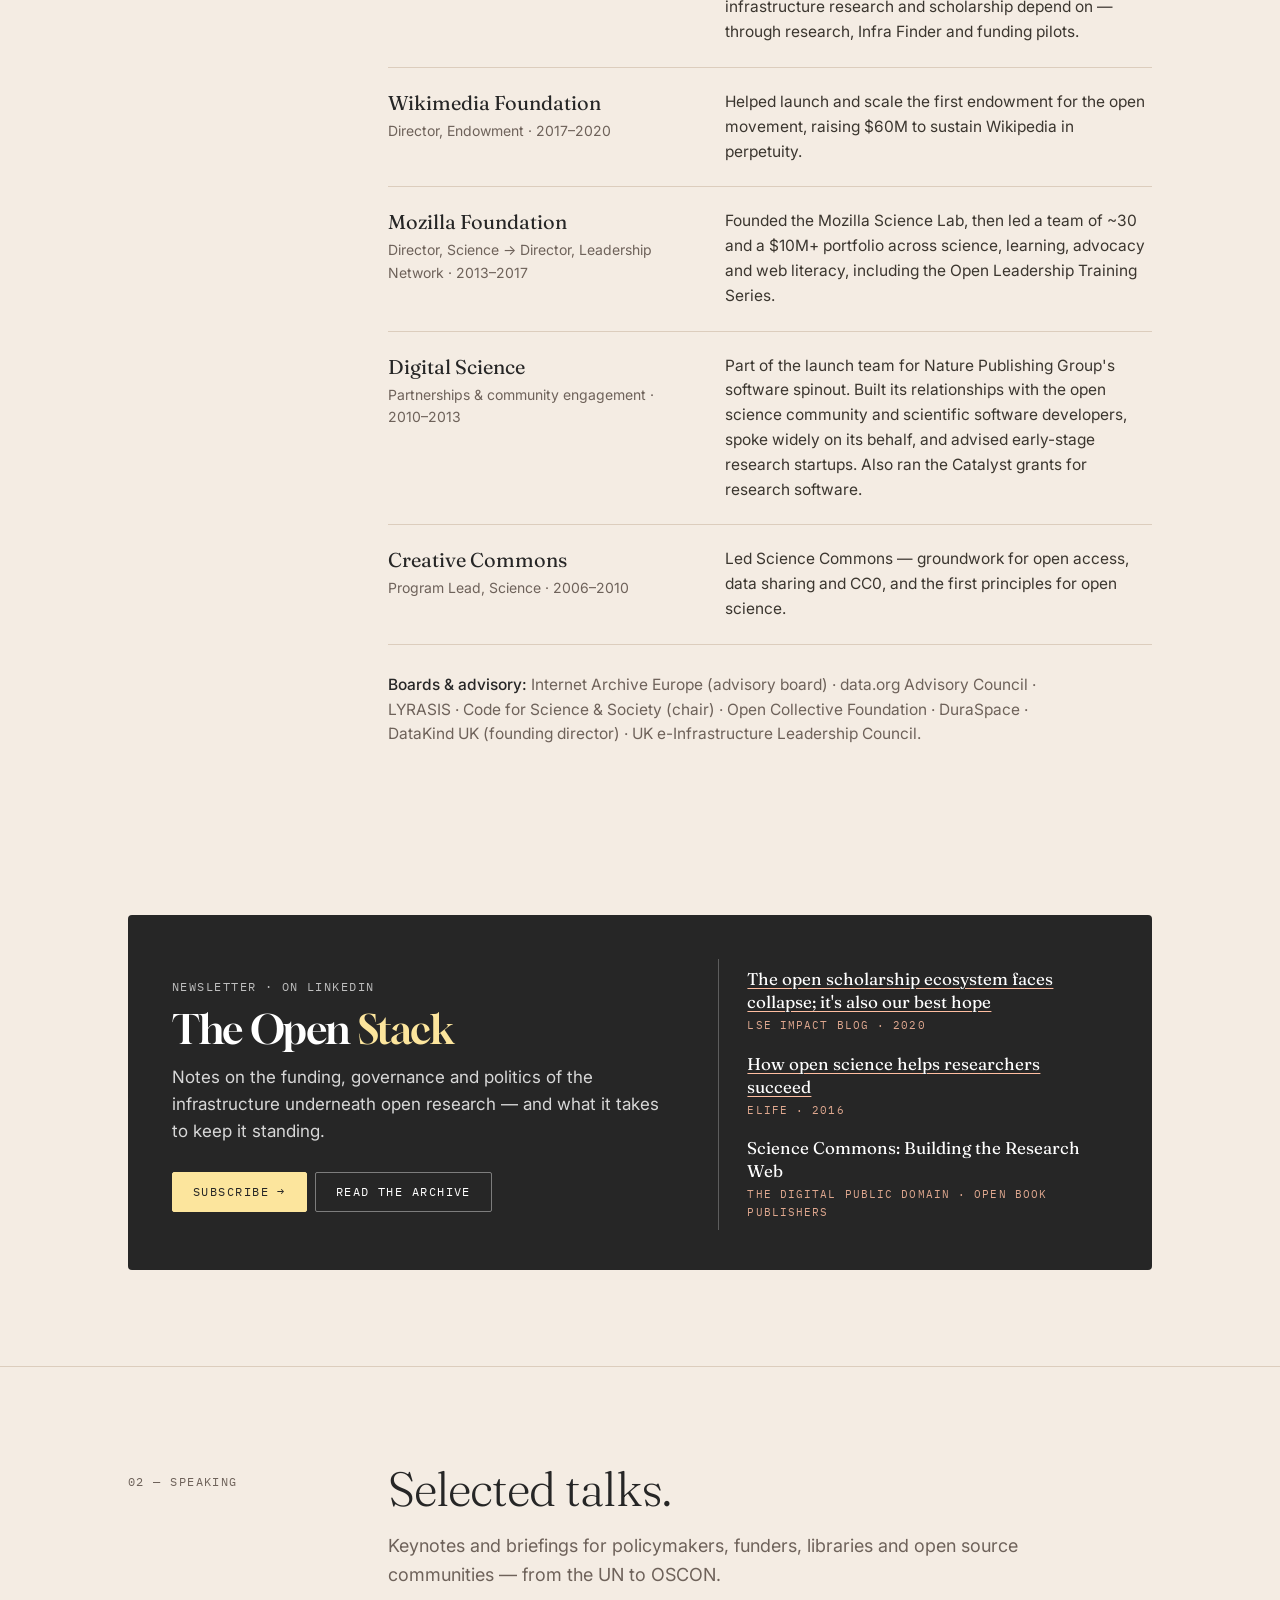
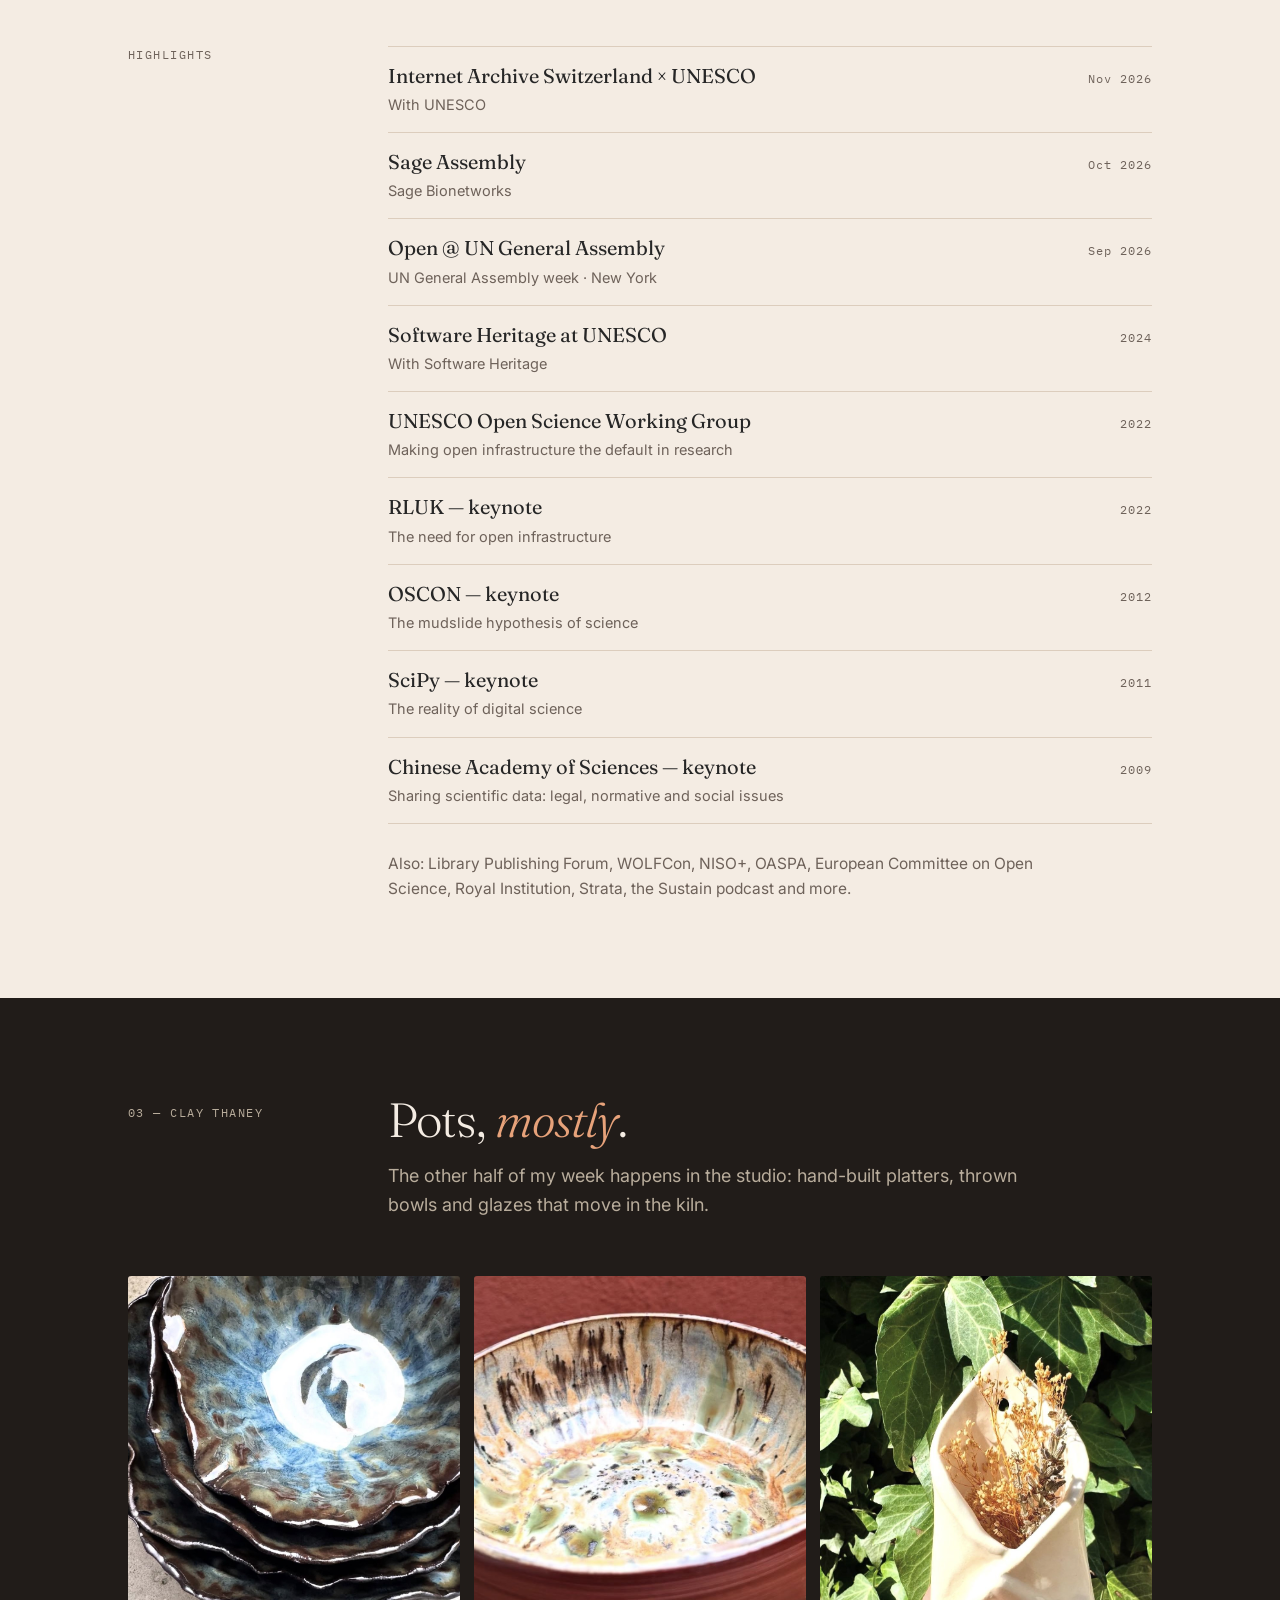
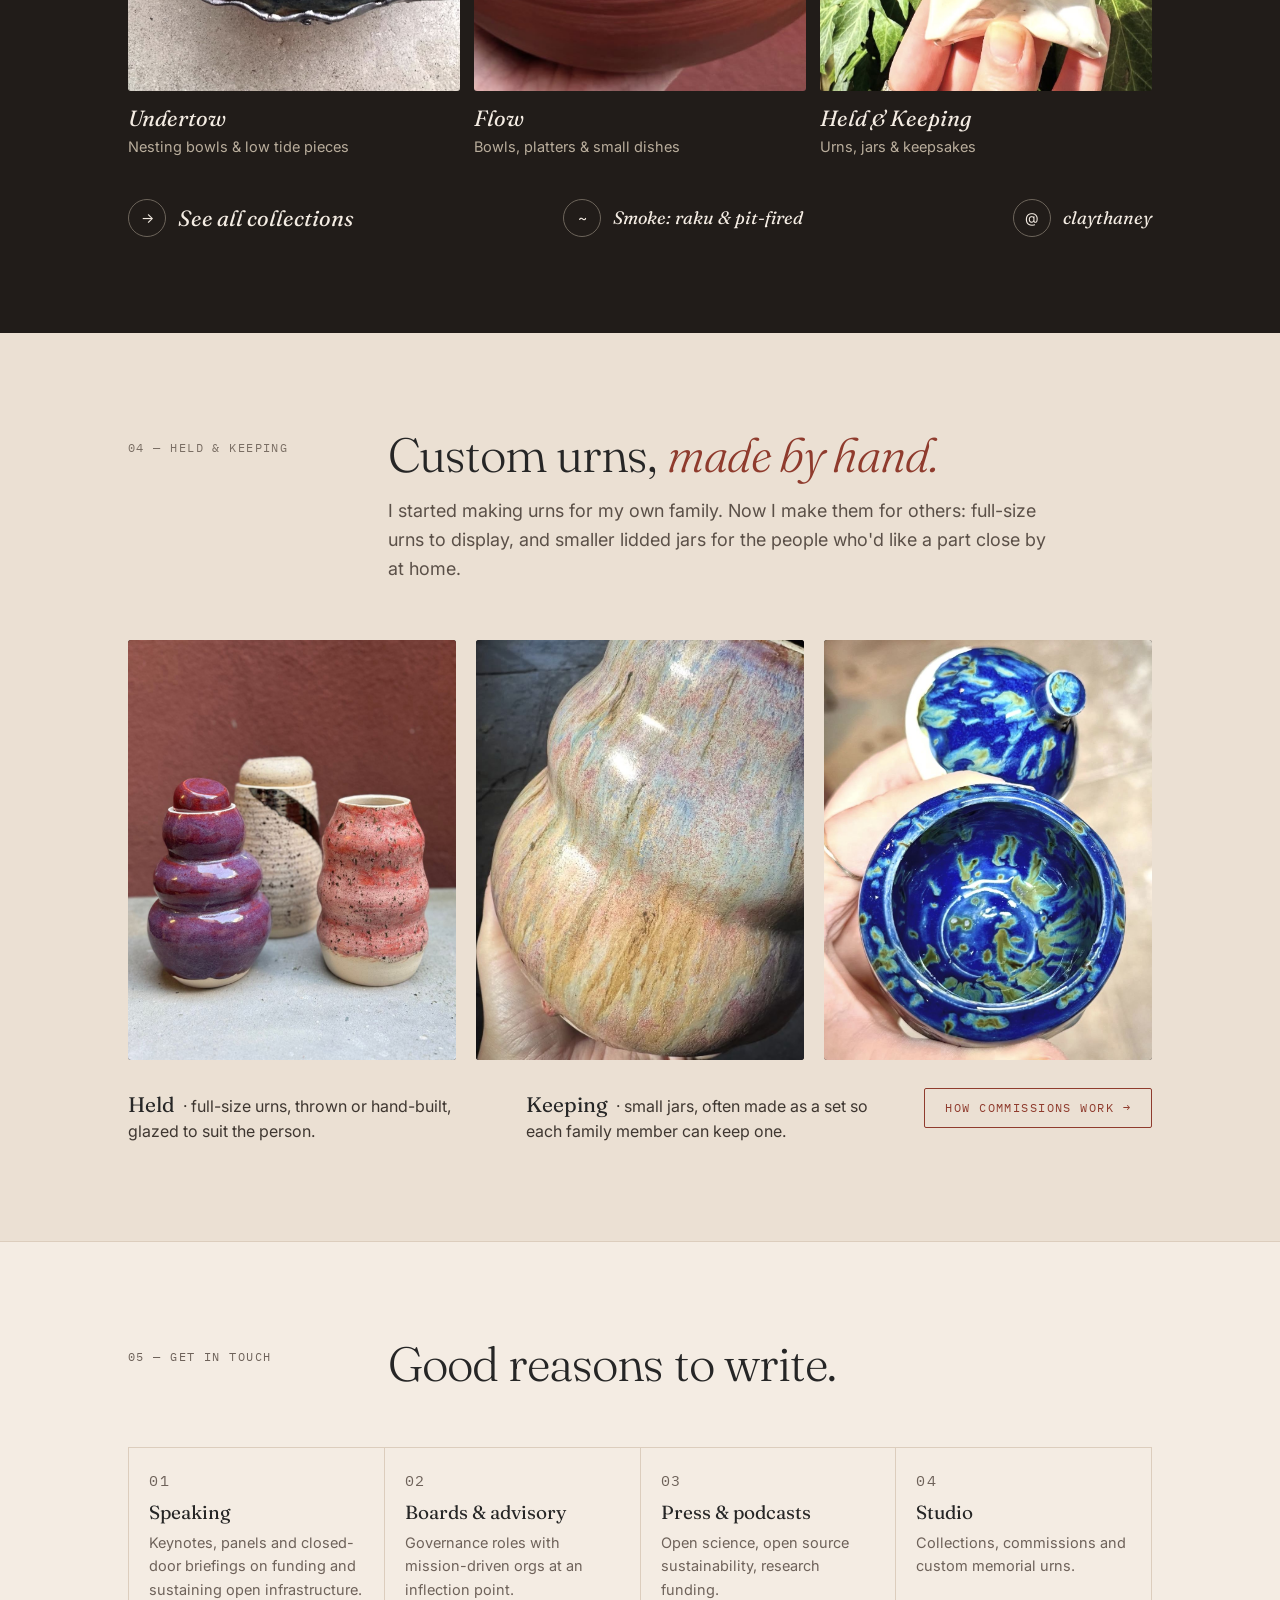
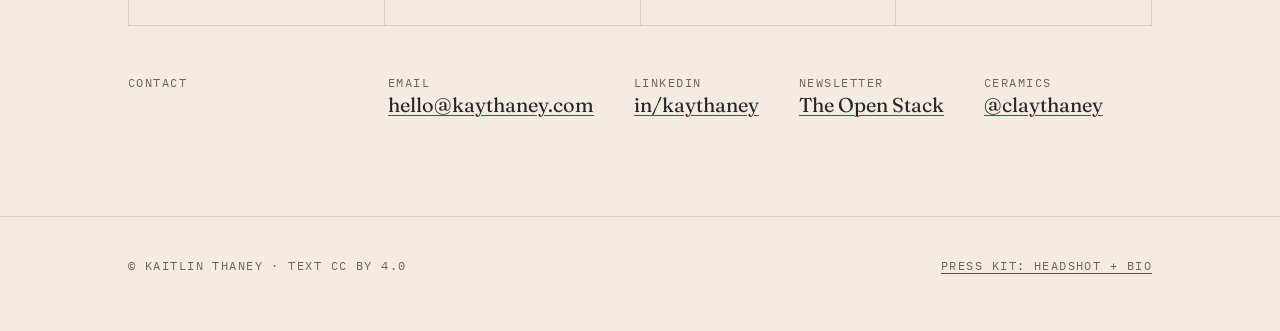
==== commit a9a7a387: "Intro: adoption framing Co-Authored-By: Claude Opus 5.5 <noreply@anthropic.com> Claude-Session: http" ====
--- a/index.html
+++ b/index.html
@@ -23,7 +23,7 @@
       <div>
         <p class="label">Open infrastructure · sustainability · ceramics</p>
         <h1 class="name">Kaitlin Thaney</h1>
-        <p class="intro">I help open infrastructure get funded, find business models that hold, and come through change intact. <em>I also make pots.</em></p>
+        <p class="intro">I help open infrastructure get funded, find business models that hold, and become the default. <em>I also make pots.</em></p>
         <p class="lede">Executive Director of <a href="https://investinopen.org">Invest in Open Infrastructure</a>. Twenty years helping the open knowledge, data and code we share get funded, restructured when needed, and built to last.</p>
       </div>
       <div class="portrait"><img src="img/portrait.jpg" alt="Kaitlin Thaney"></div>
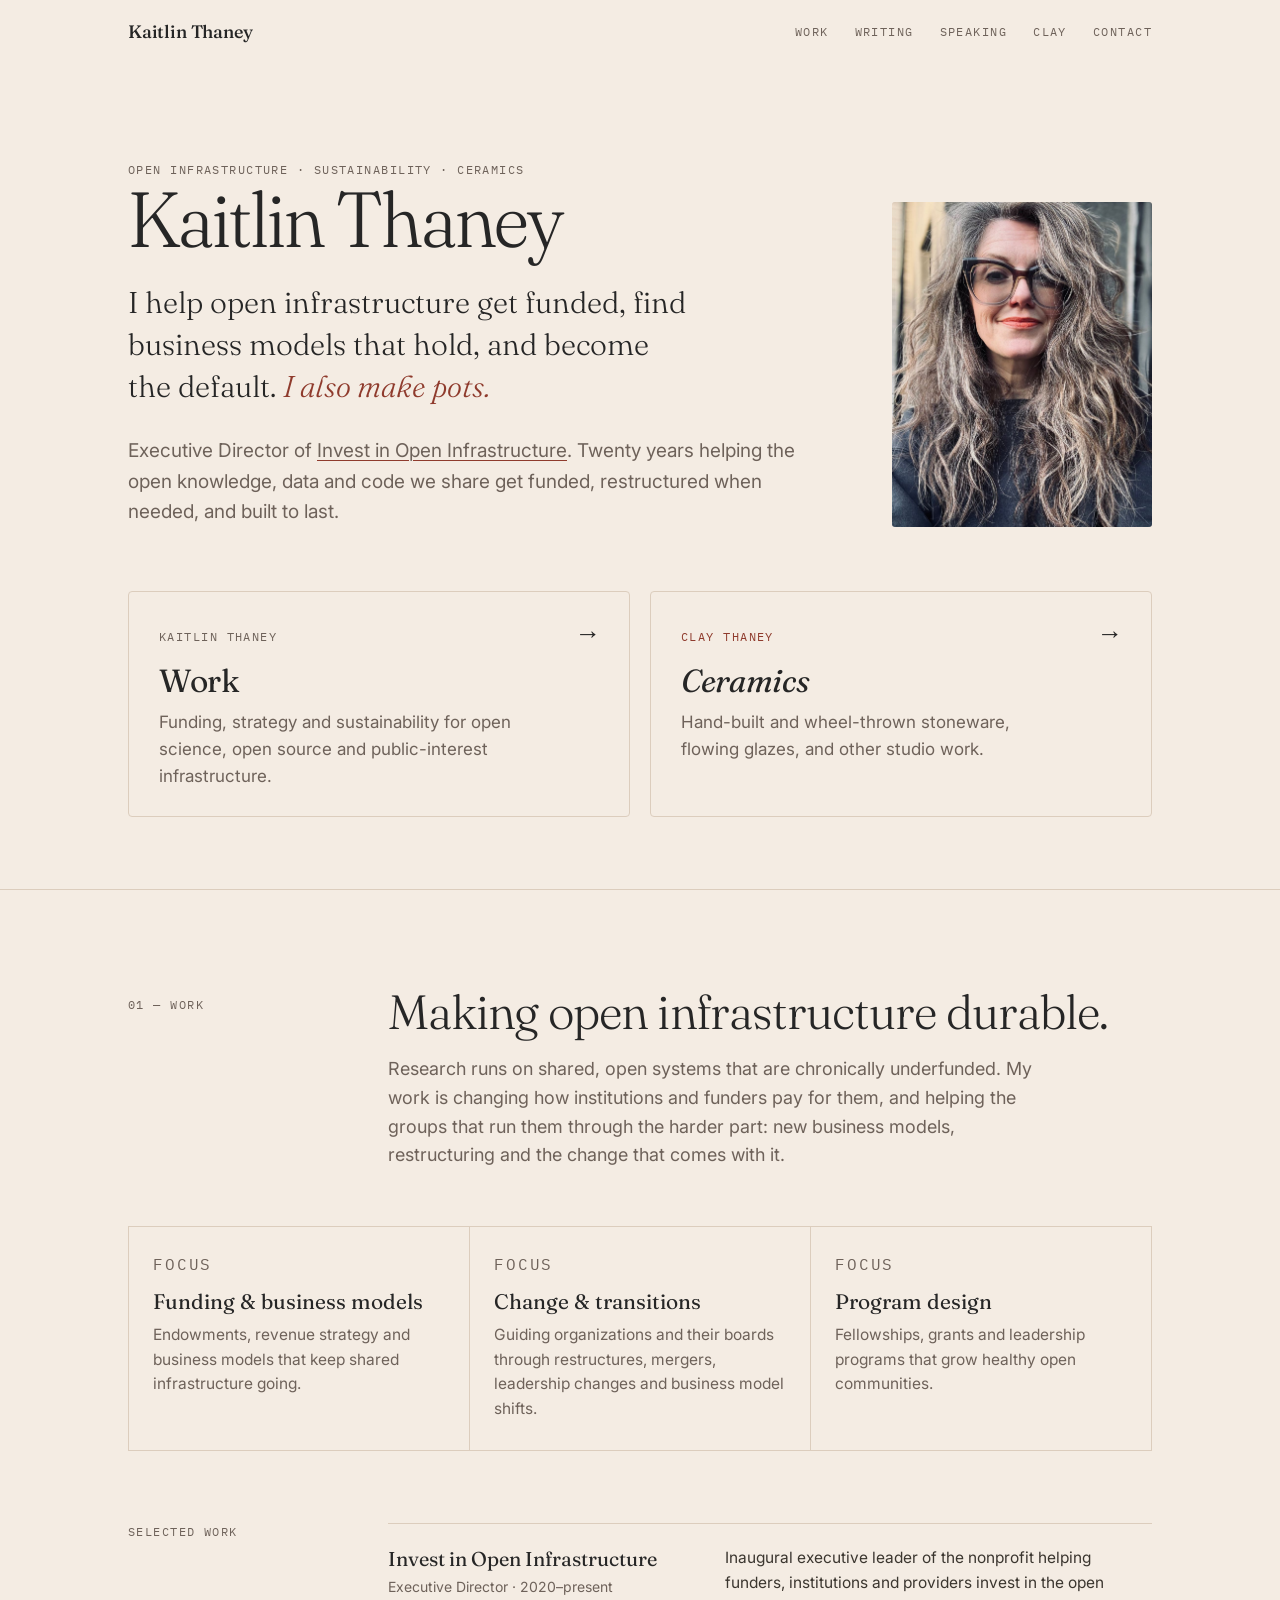
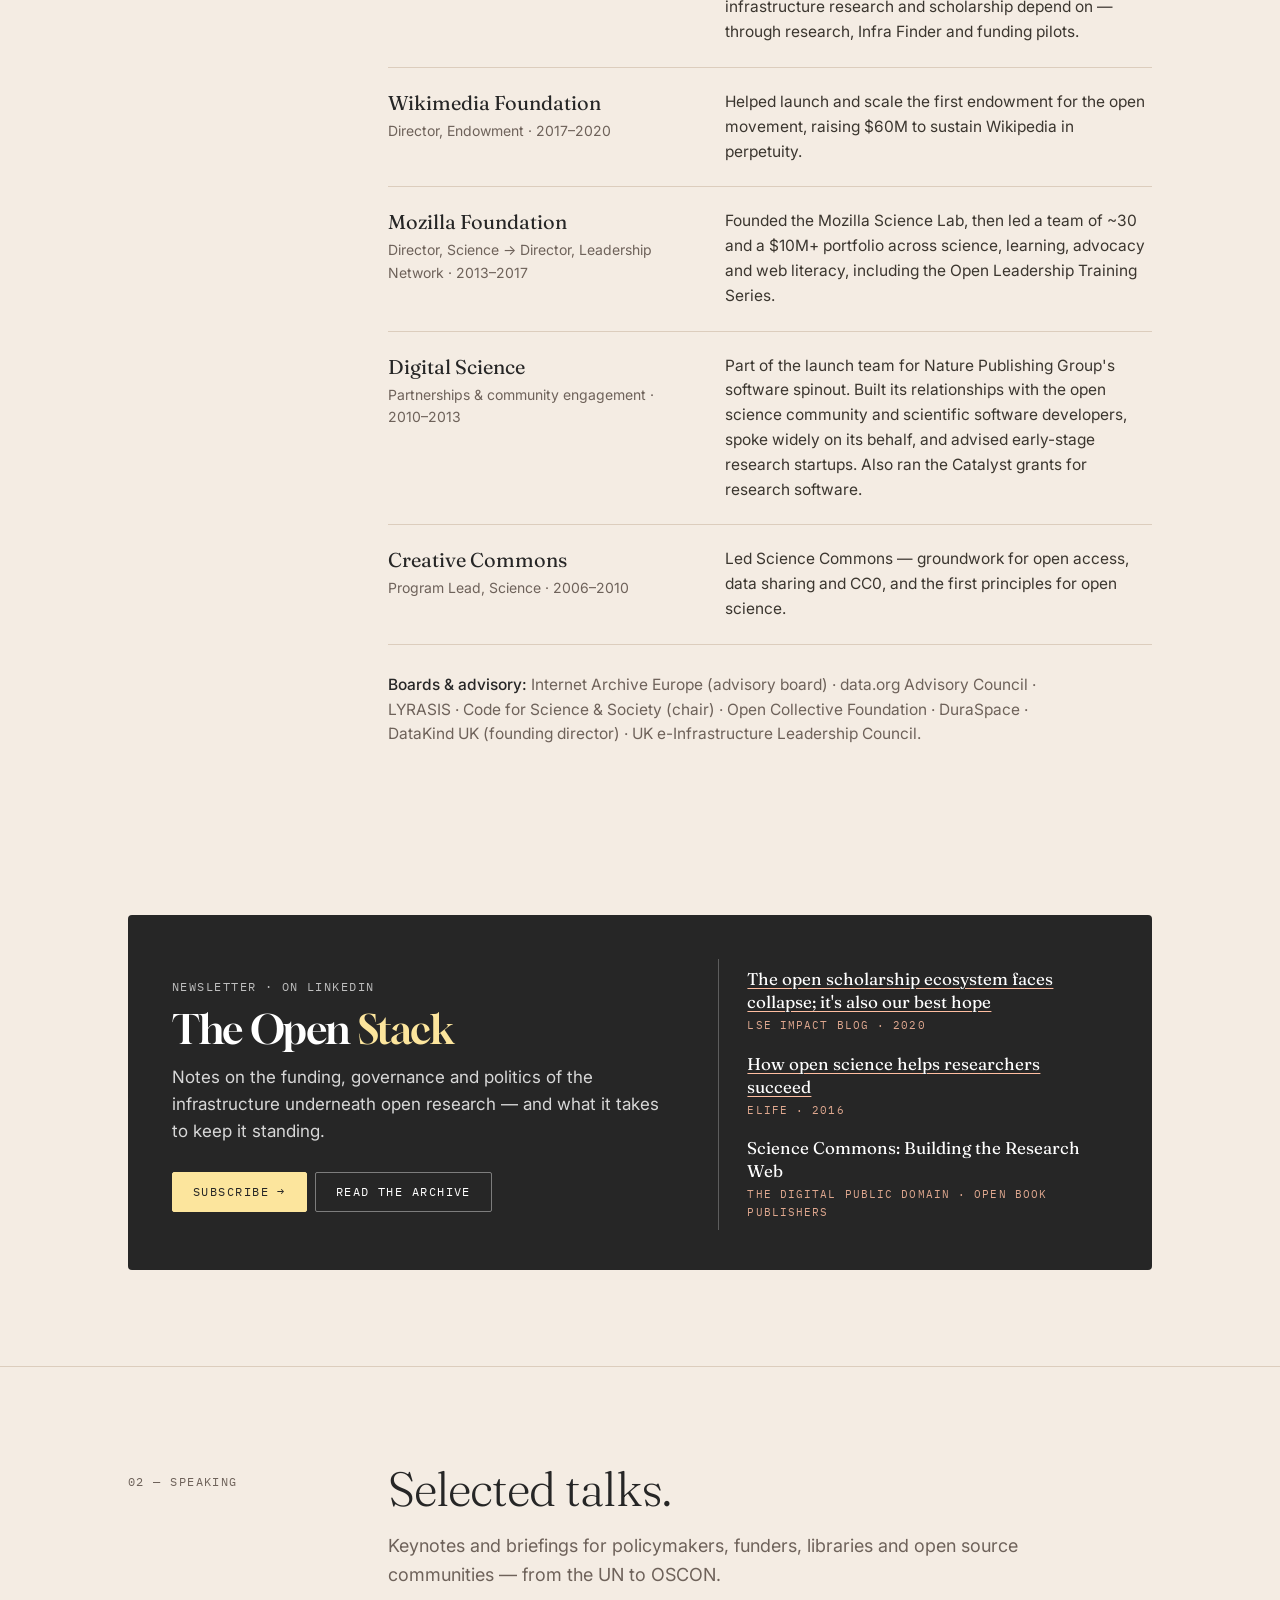
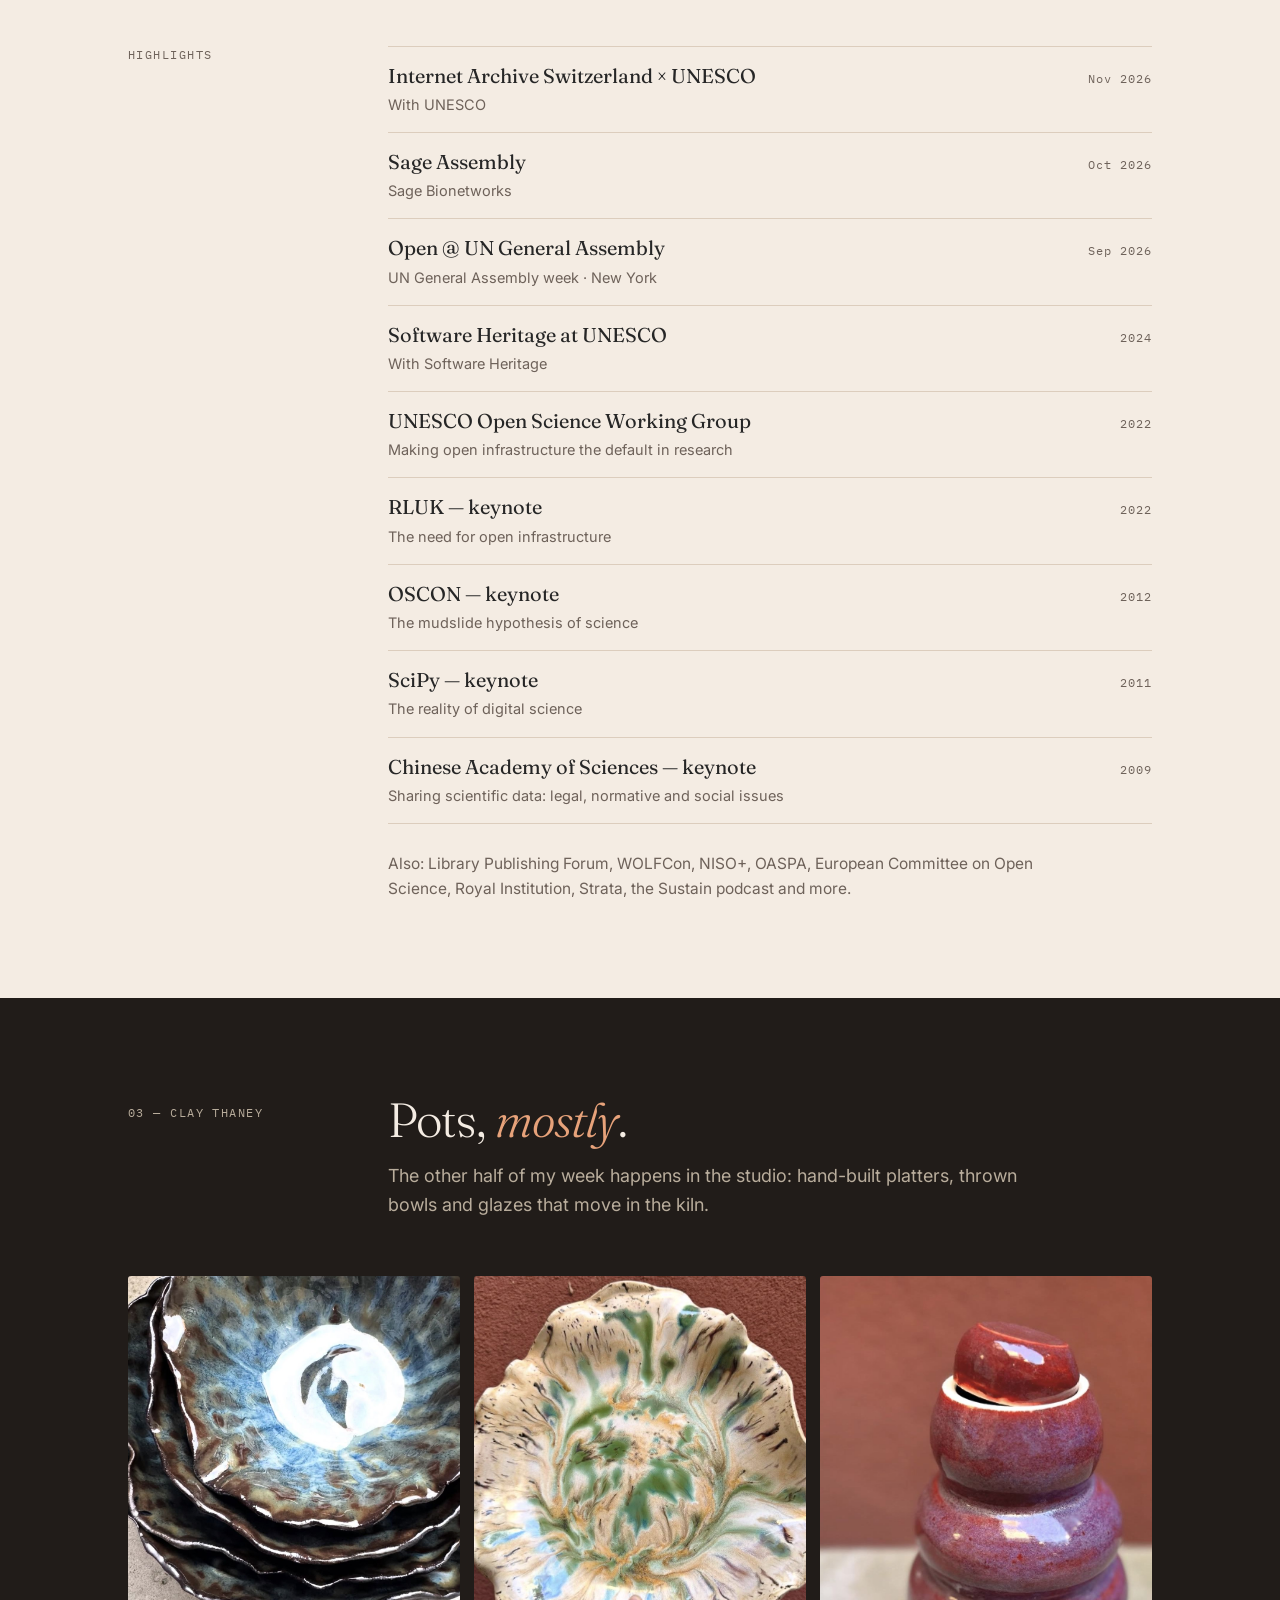
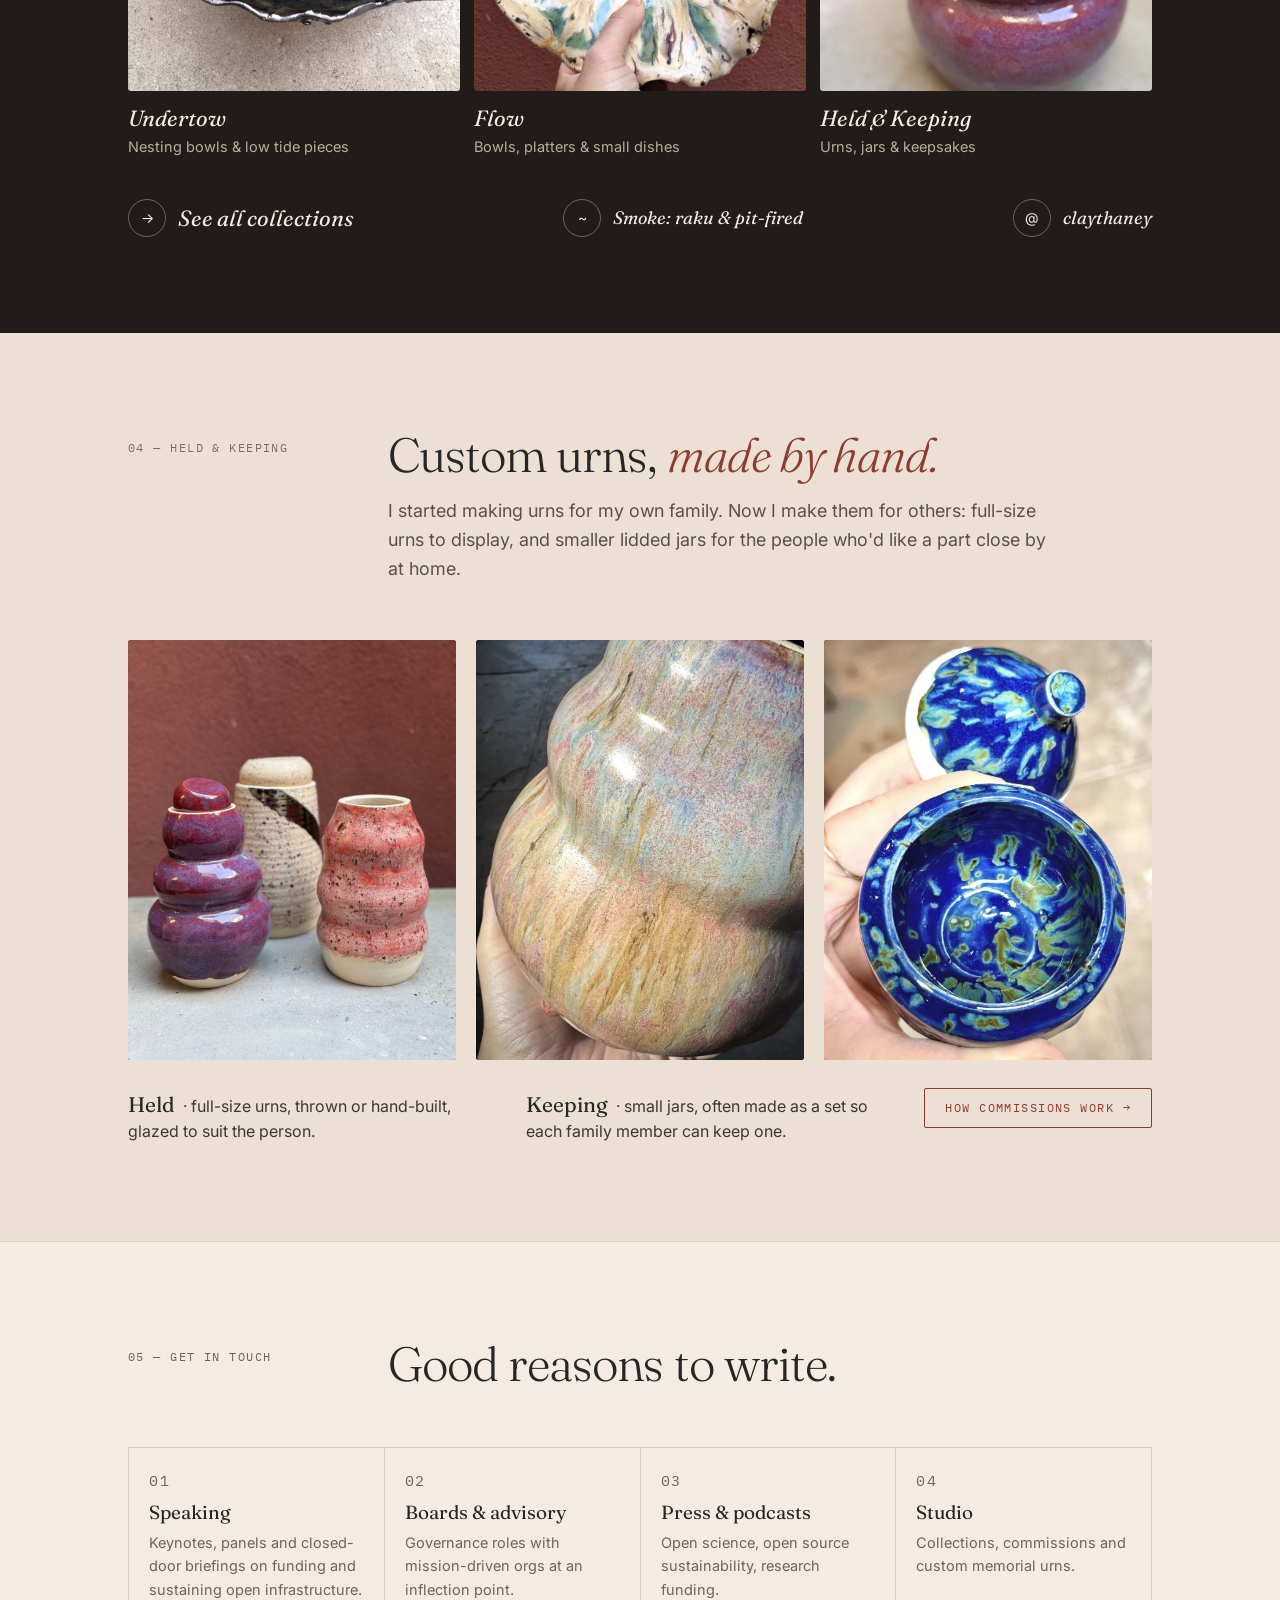
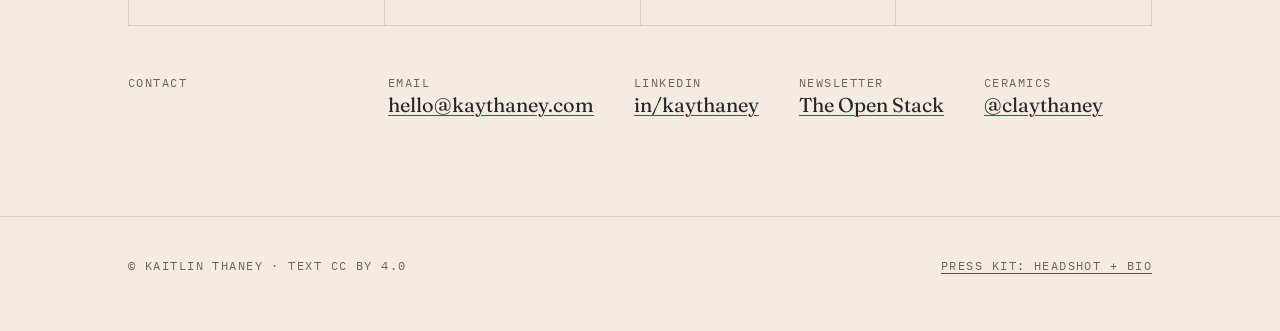
==== commit ae025f06: "Home: platter for Flow, red urn for Held & Keeping Co-Authored-By: Claude Opus 5.5 <noreply@anthropi" ====
--- a/index.html
+++ b/index.html
@@ -141,11 +141,11 @@
         <h3>Undertow</h3><p>Nesting bowls &amp; low tide pieces</p>
       </a>
       <a class="collection" href="clay/index.html#flow">
-        <div class="photo"><img src="img/flow-red-bowl.jpg" alt="Red clay bowl with a mustard, green and cream glaze interior"></div>
+        <div class="photo"><img src="img/flow-platter.jpg" alt="Large ruffled platter in flowing cream, green and rust glaze"></div>
         <h3>Flow</h3><p>Bowls, platters &amp; small dishes</p>
       </a>
       <a class="collection" href="clay/index.html#keeping">
-        <div class="photo"><img src="img/wall-pocket-flowers.jpg" alt="Cream wall pocket holding dried flowers against ivy"></div>
+        <div class="photo"><img src="img/urn-red.jpg" alt="Stacked lidded urn in deep red and maroon glaze"></div>
         <h3>Held &amp; Keeping</h3><p>Urns, jars &amp; keepsakes</p>
       </a>
     </div>
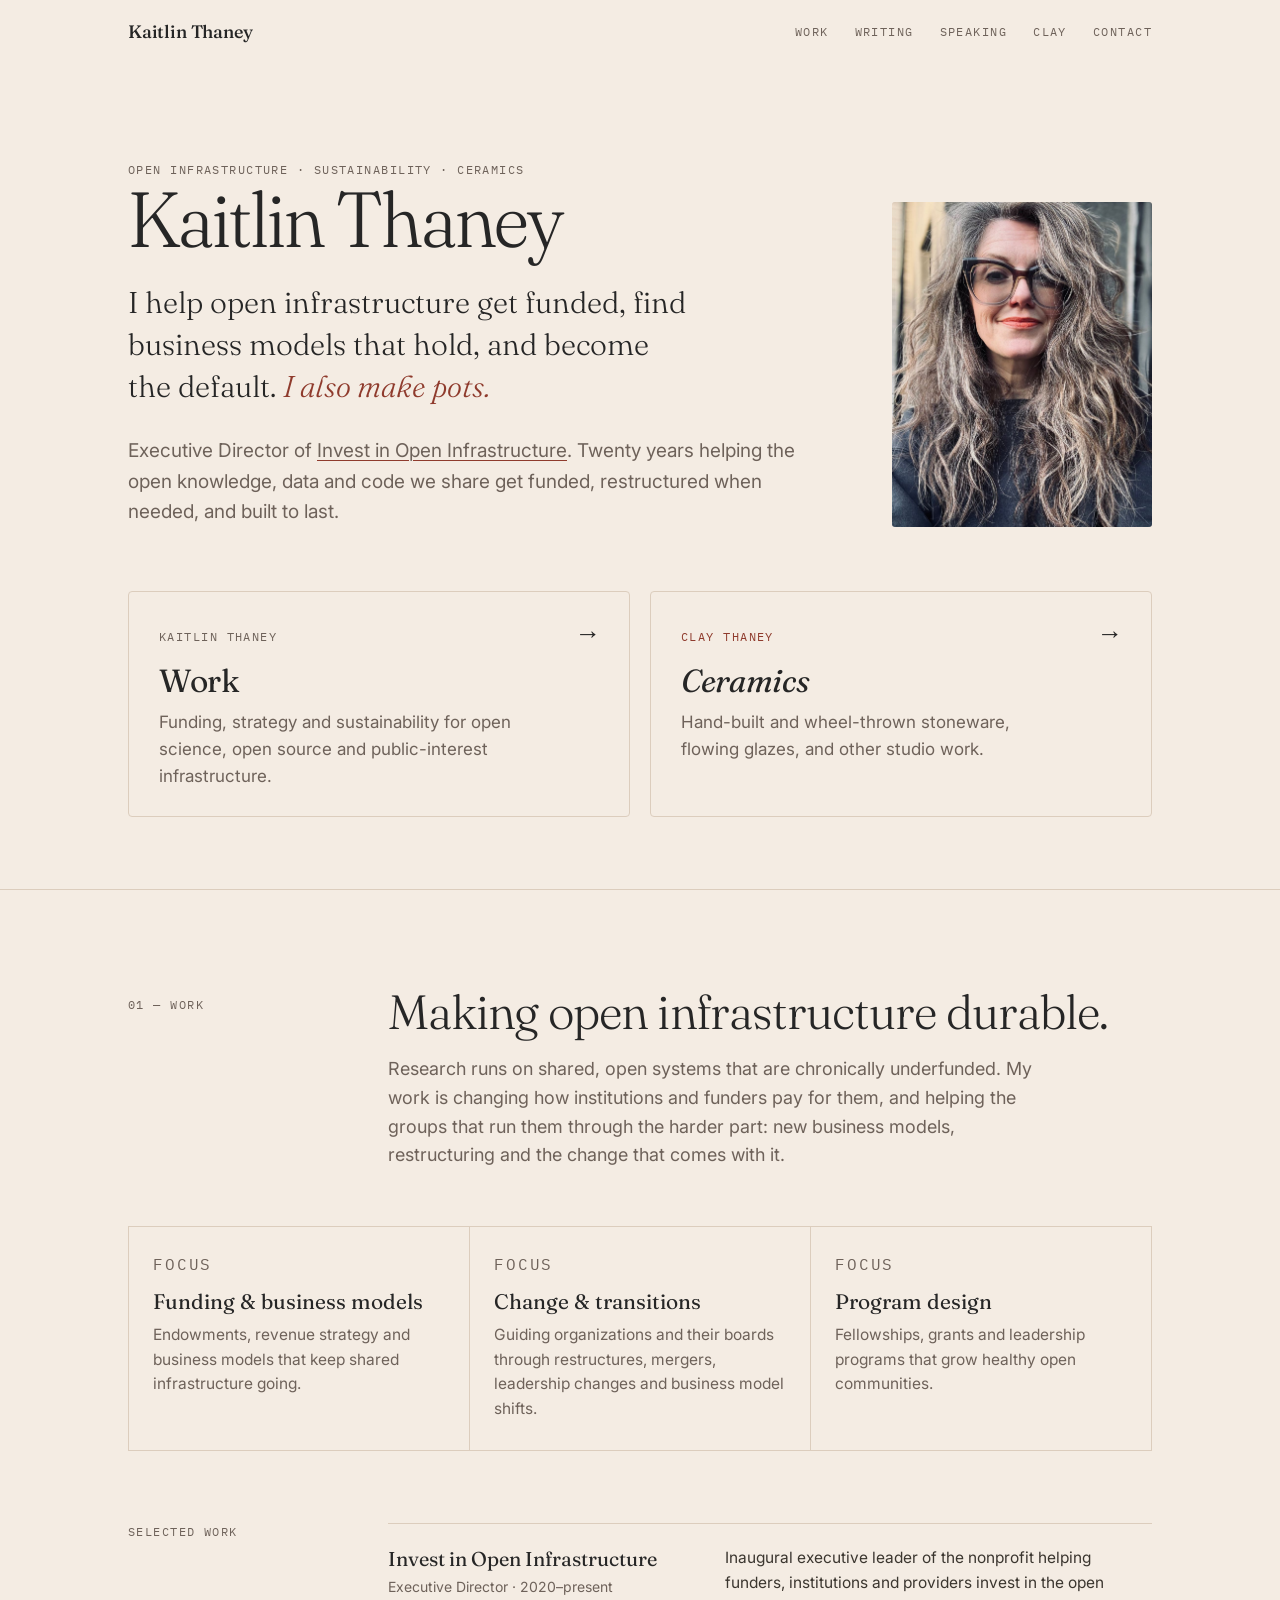
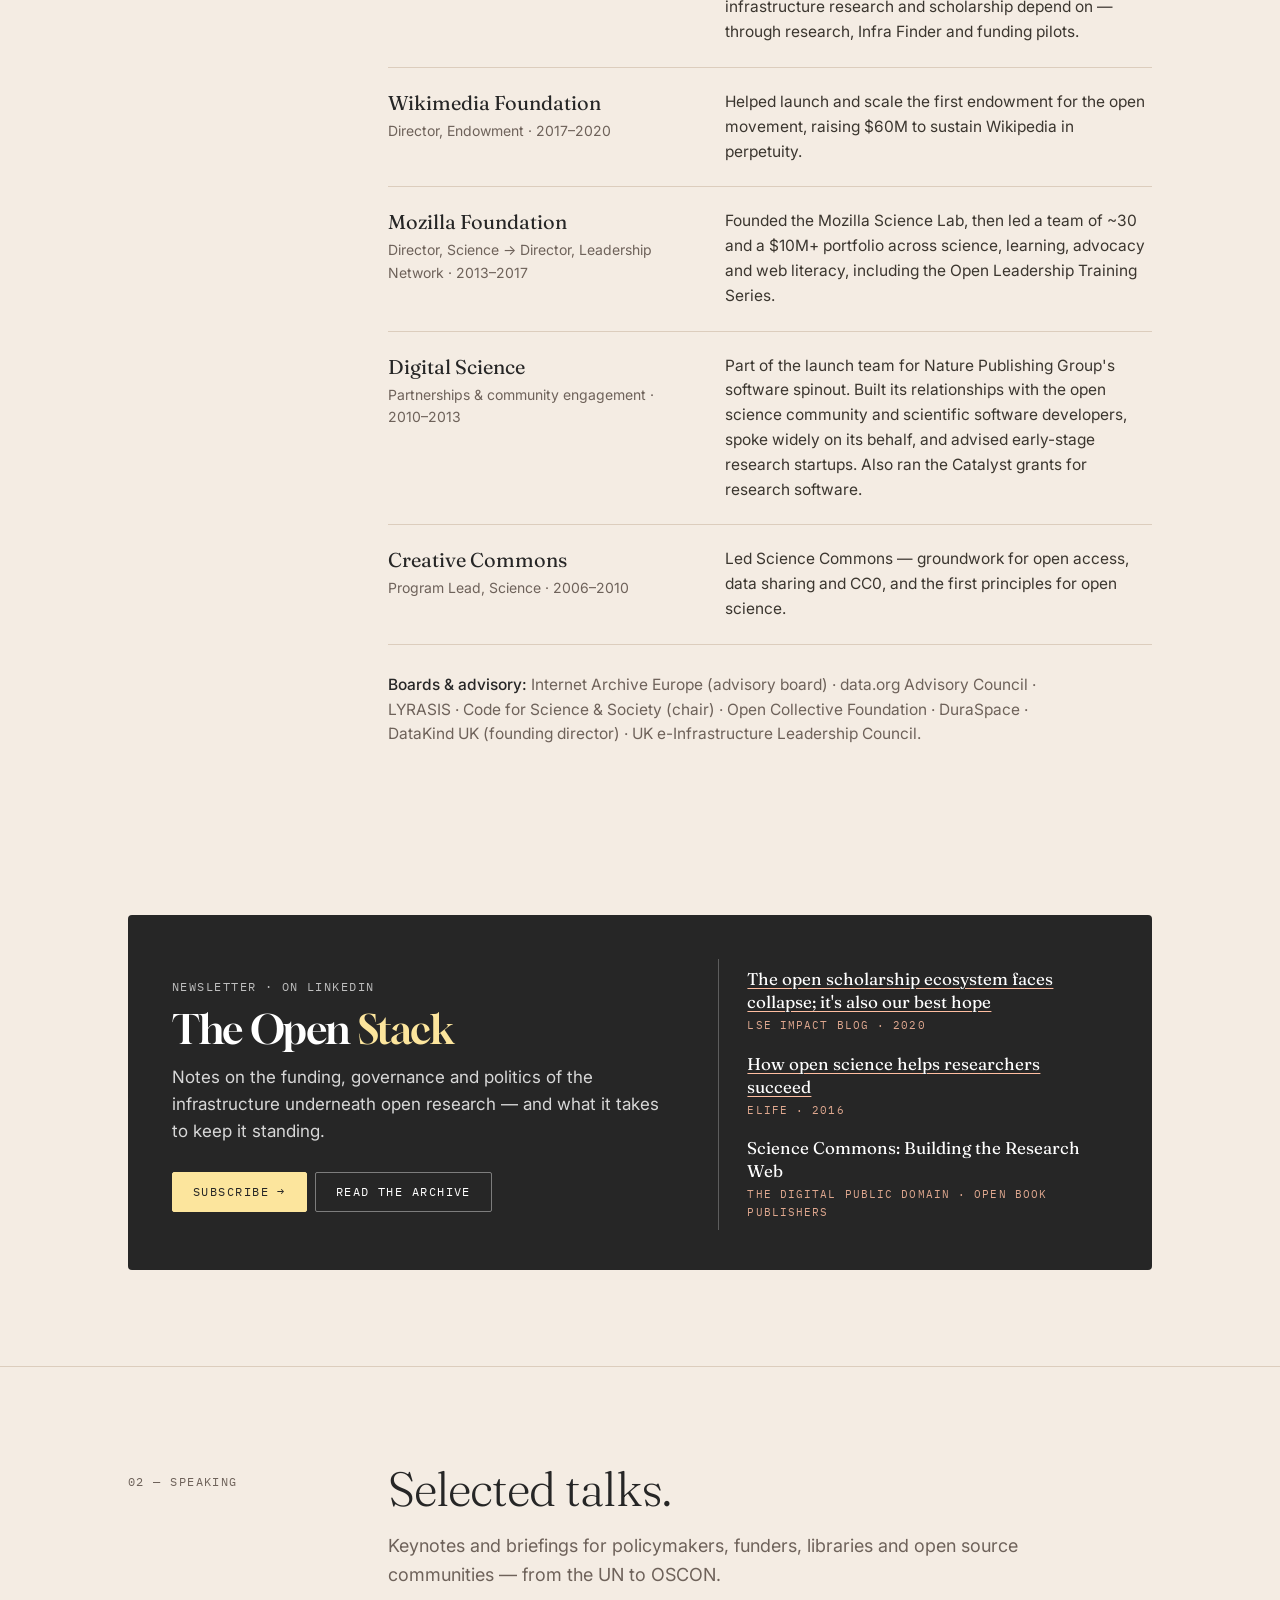
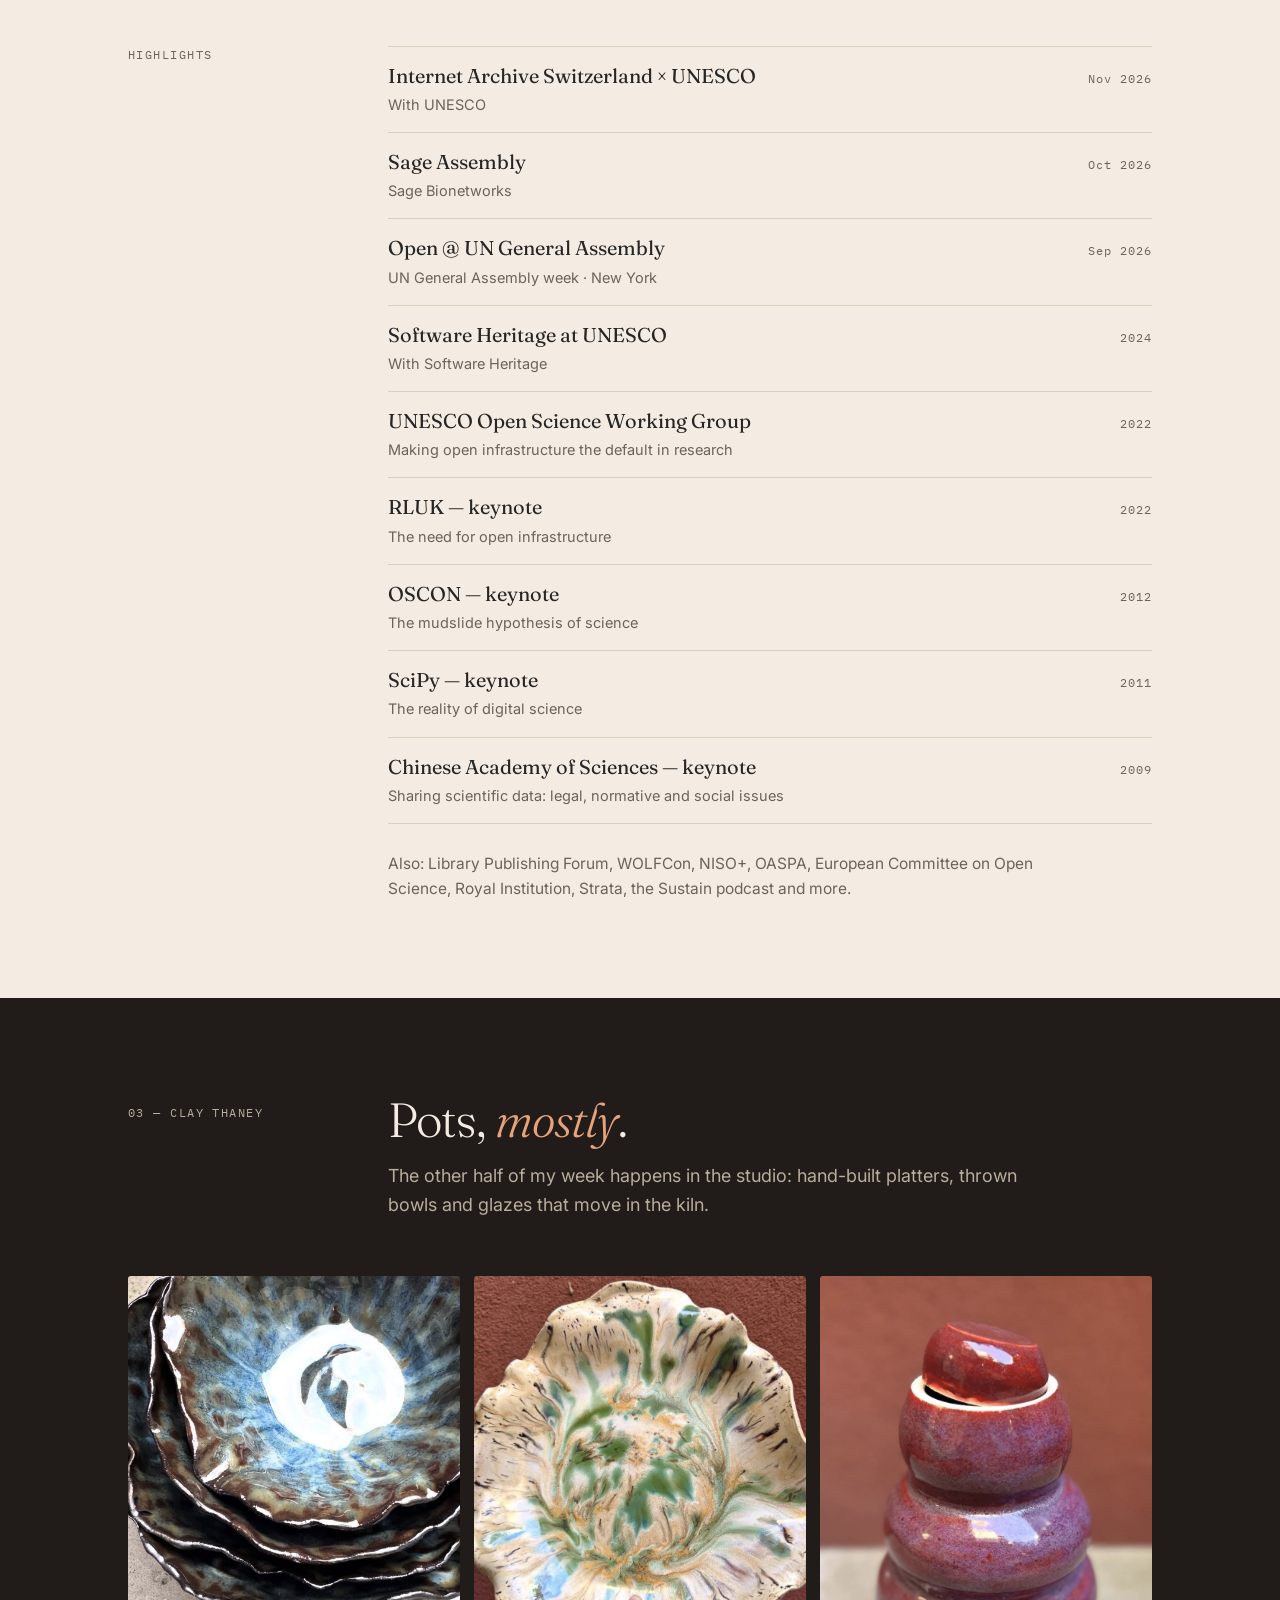
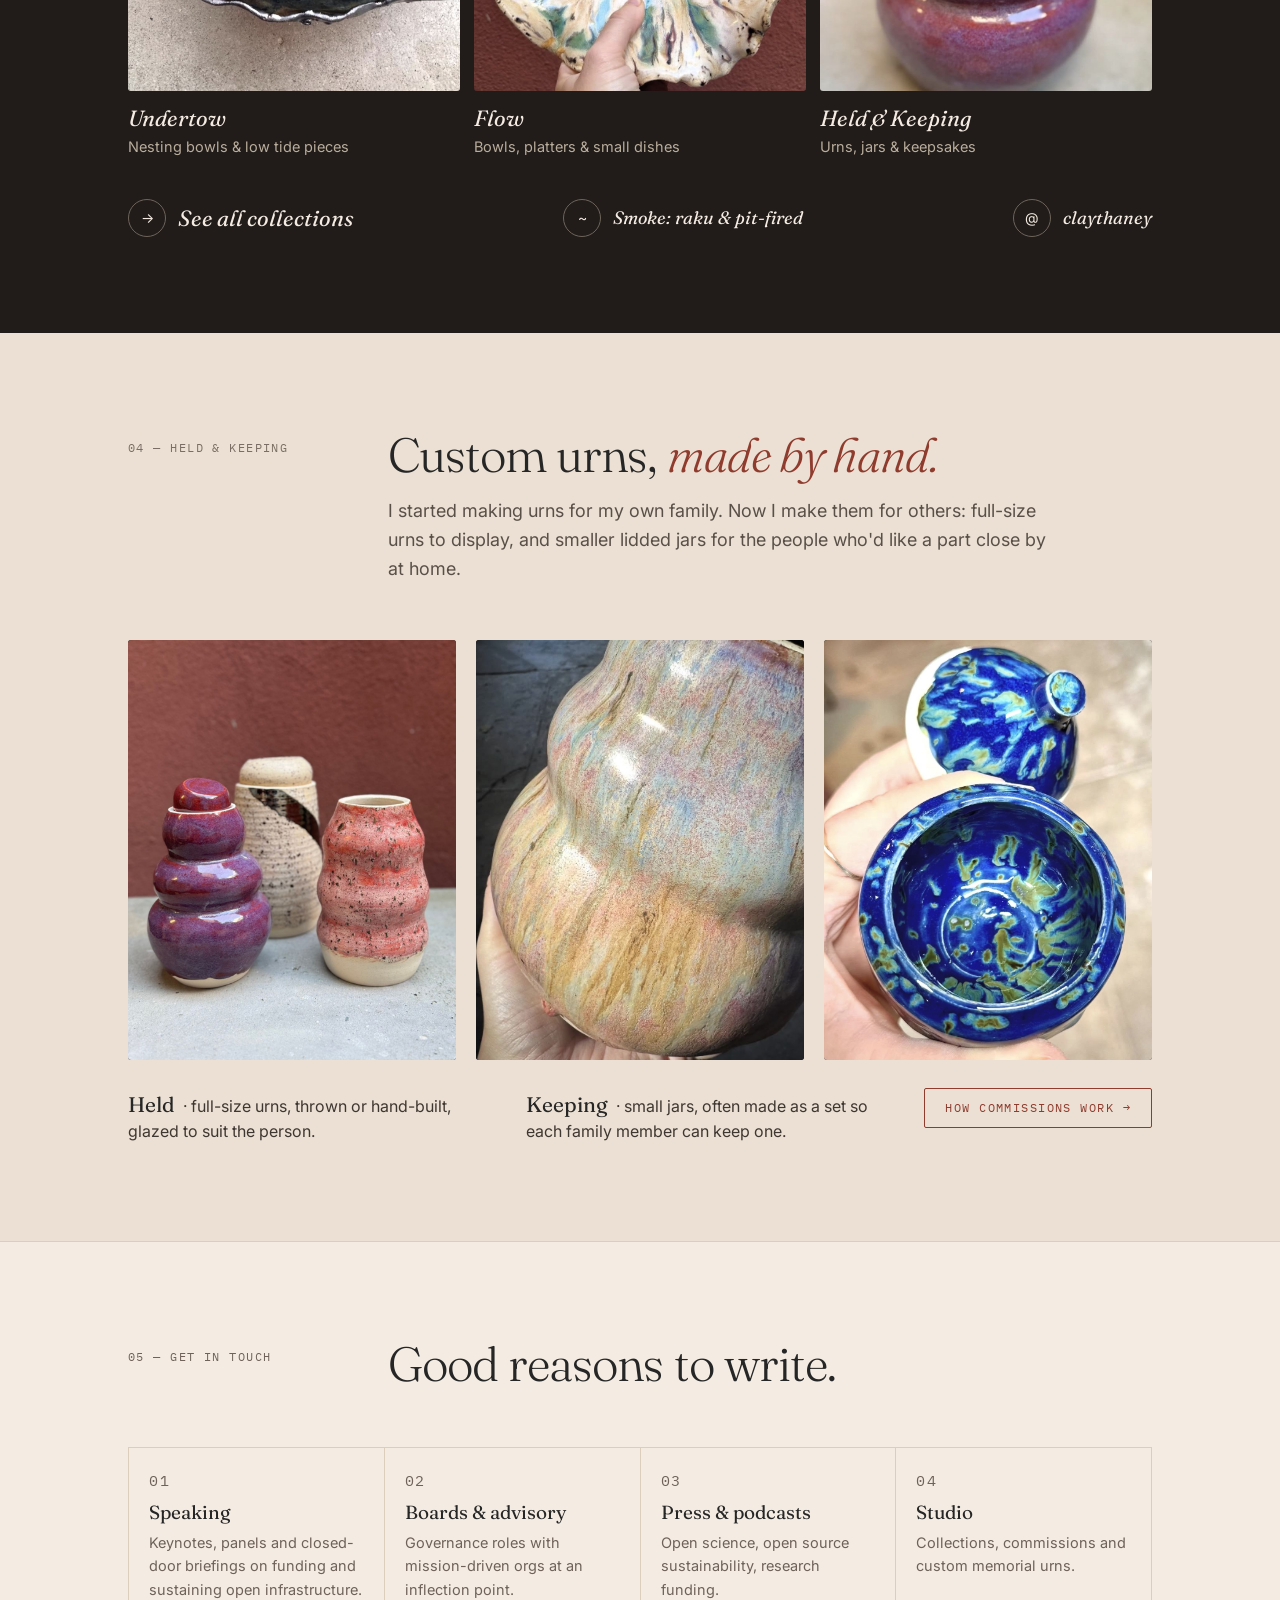
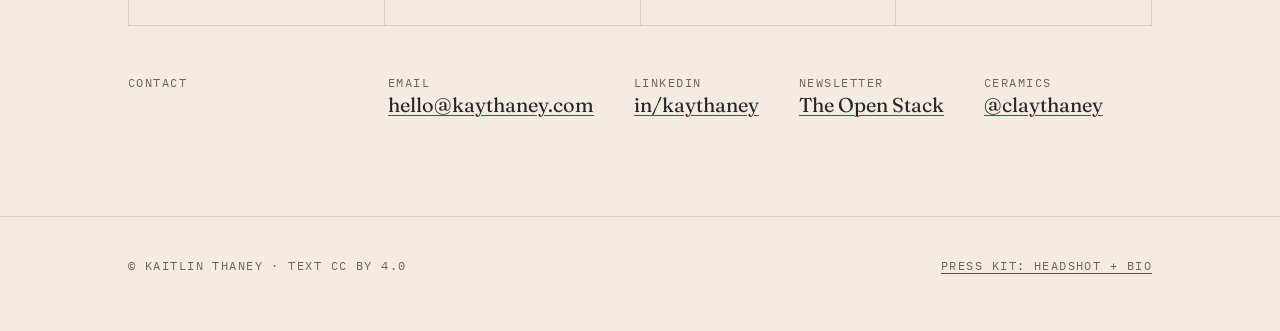
==== commit dfe7b5fa: "Centre the red urn on the home card Co-Authored-By: Claude Opus 5.5 <noreply@anthropic.com> Claude-S" ====
--- a/index.html
+++ b/index.html
@@ -145,7 +145,7 @@
         <h3>Flow</h3><p>Bowls, platters &amp; small dishes</p>
       </a>
       <a class="collection" href="clay/index.html#keeping">
-        <div class="photo"><img src="img/urn-red.jpg" alt="Stacked lidded urn in deep red and maroon glaze"></div>
+        <div class="photo"><img src="img/urn-red-card.jpg" alt="Stacked lidded urn in deep red and maroon glaze"></div>
         <h3>Held &amp; Keeping</h3><p>Urns, jars &amp; keepsakes</p>
       </a>
     </div>
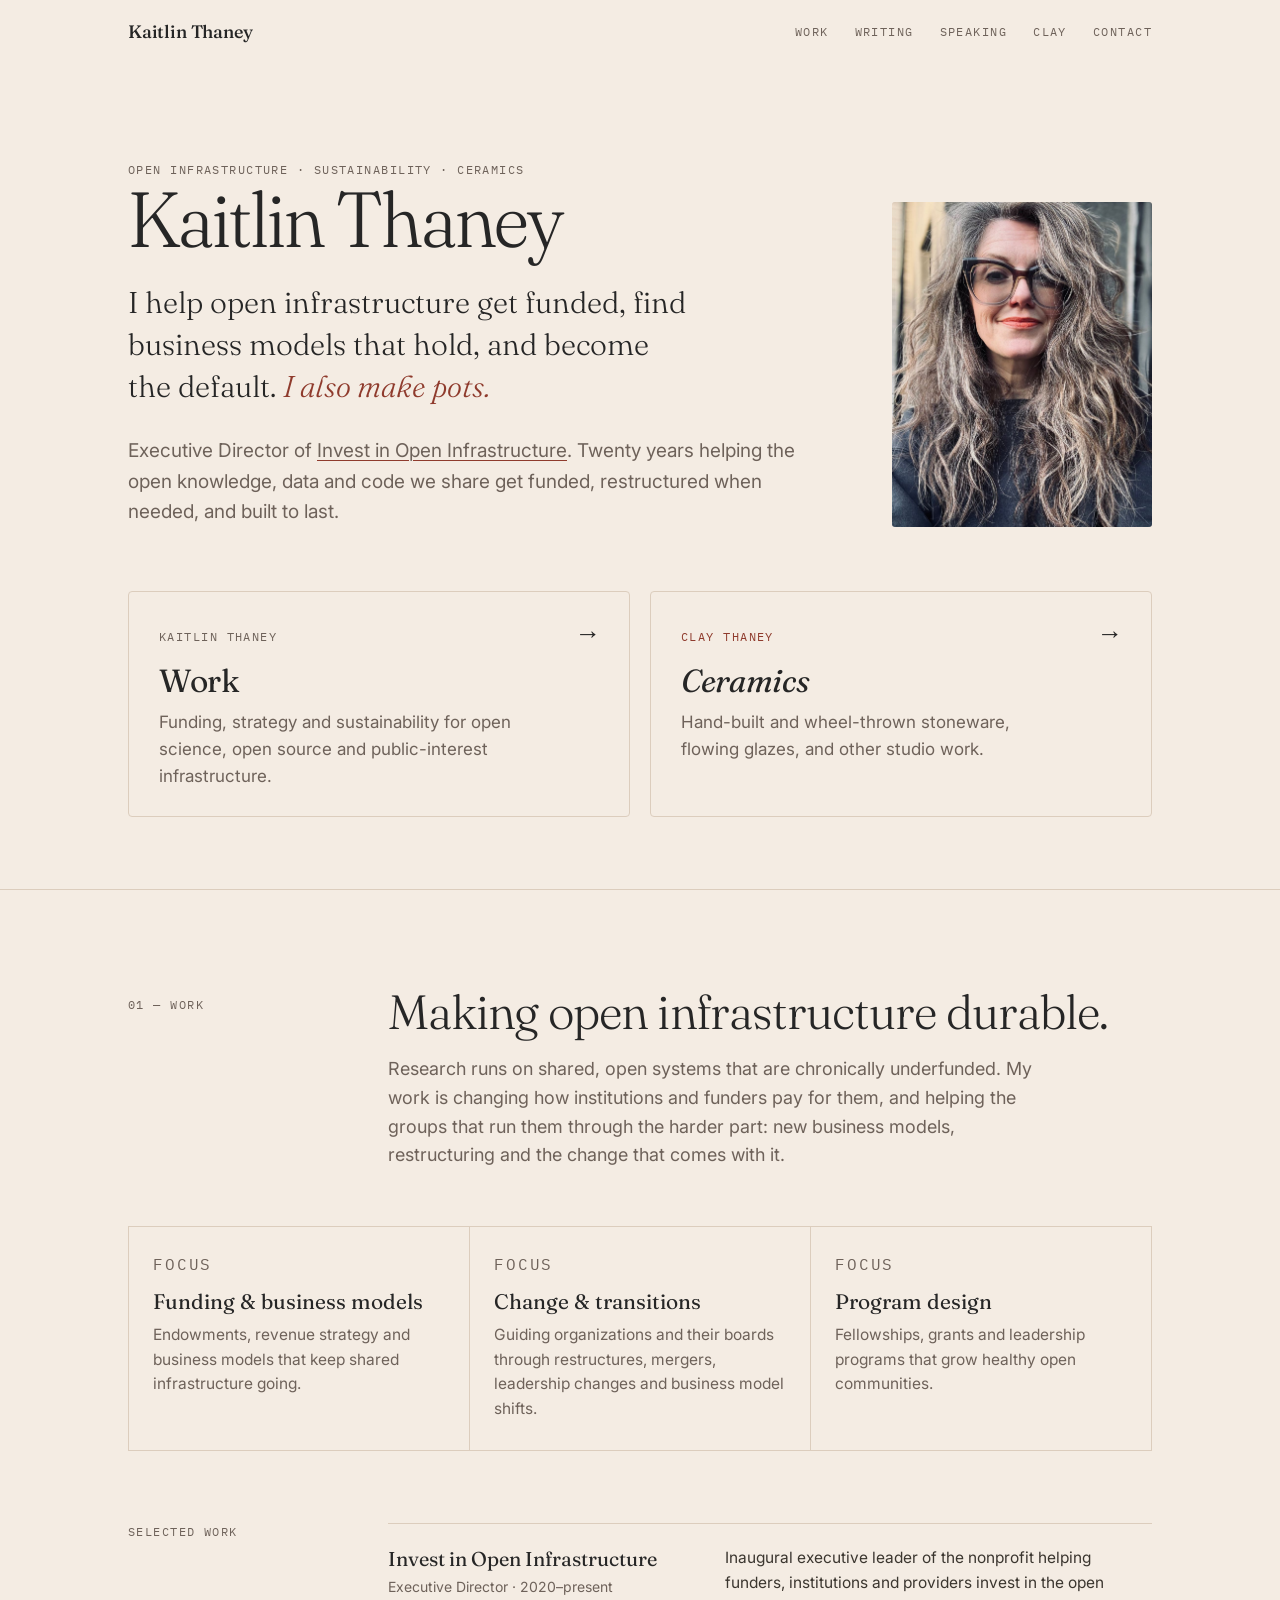
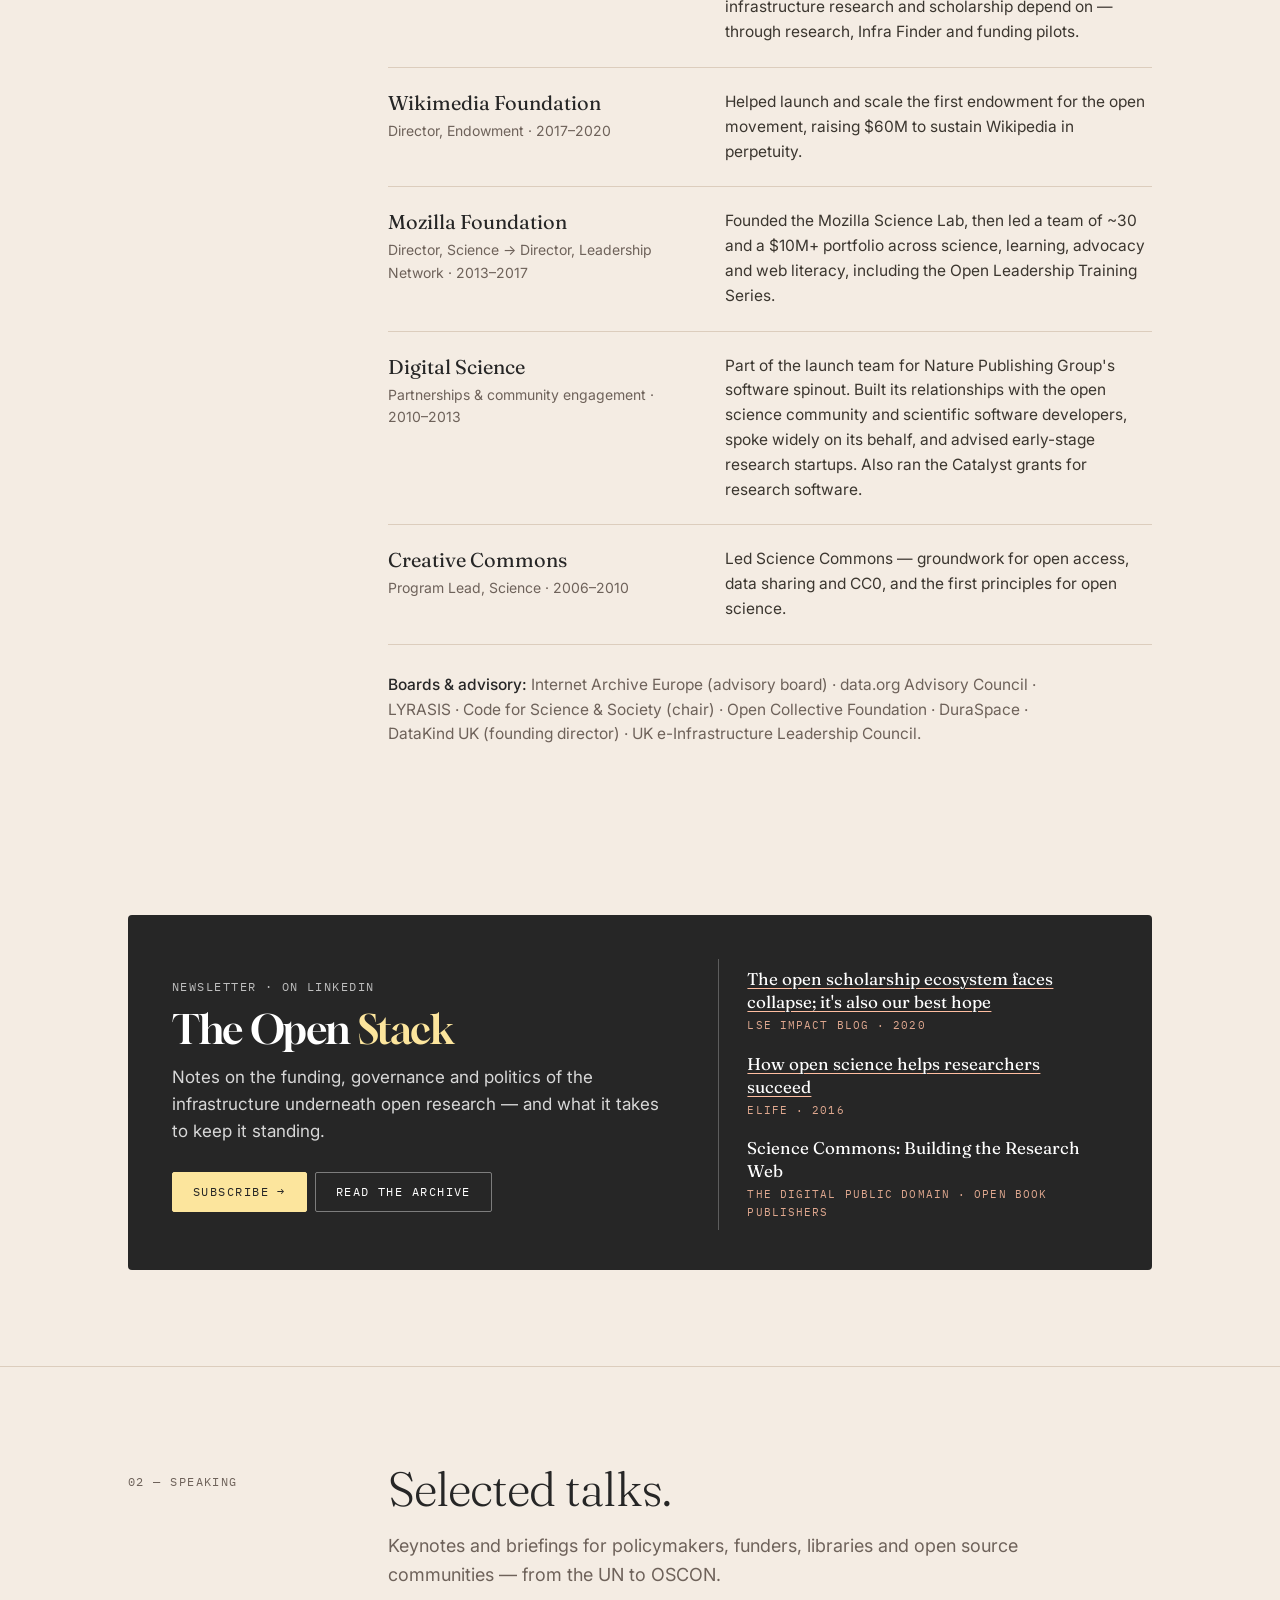
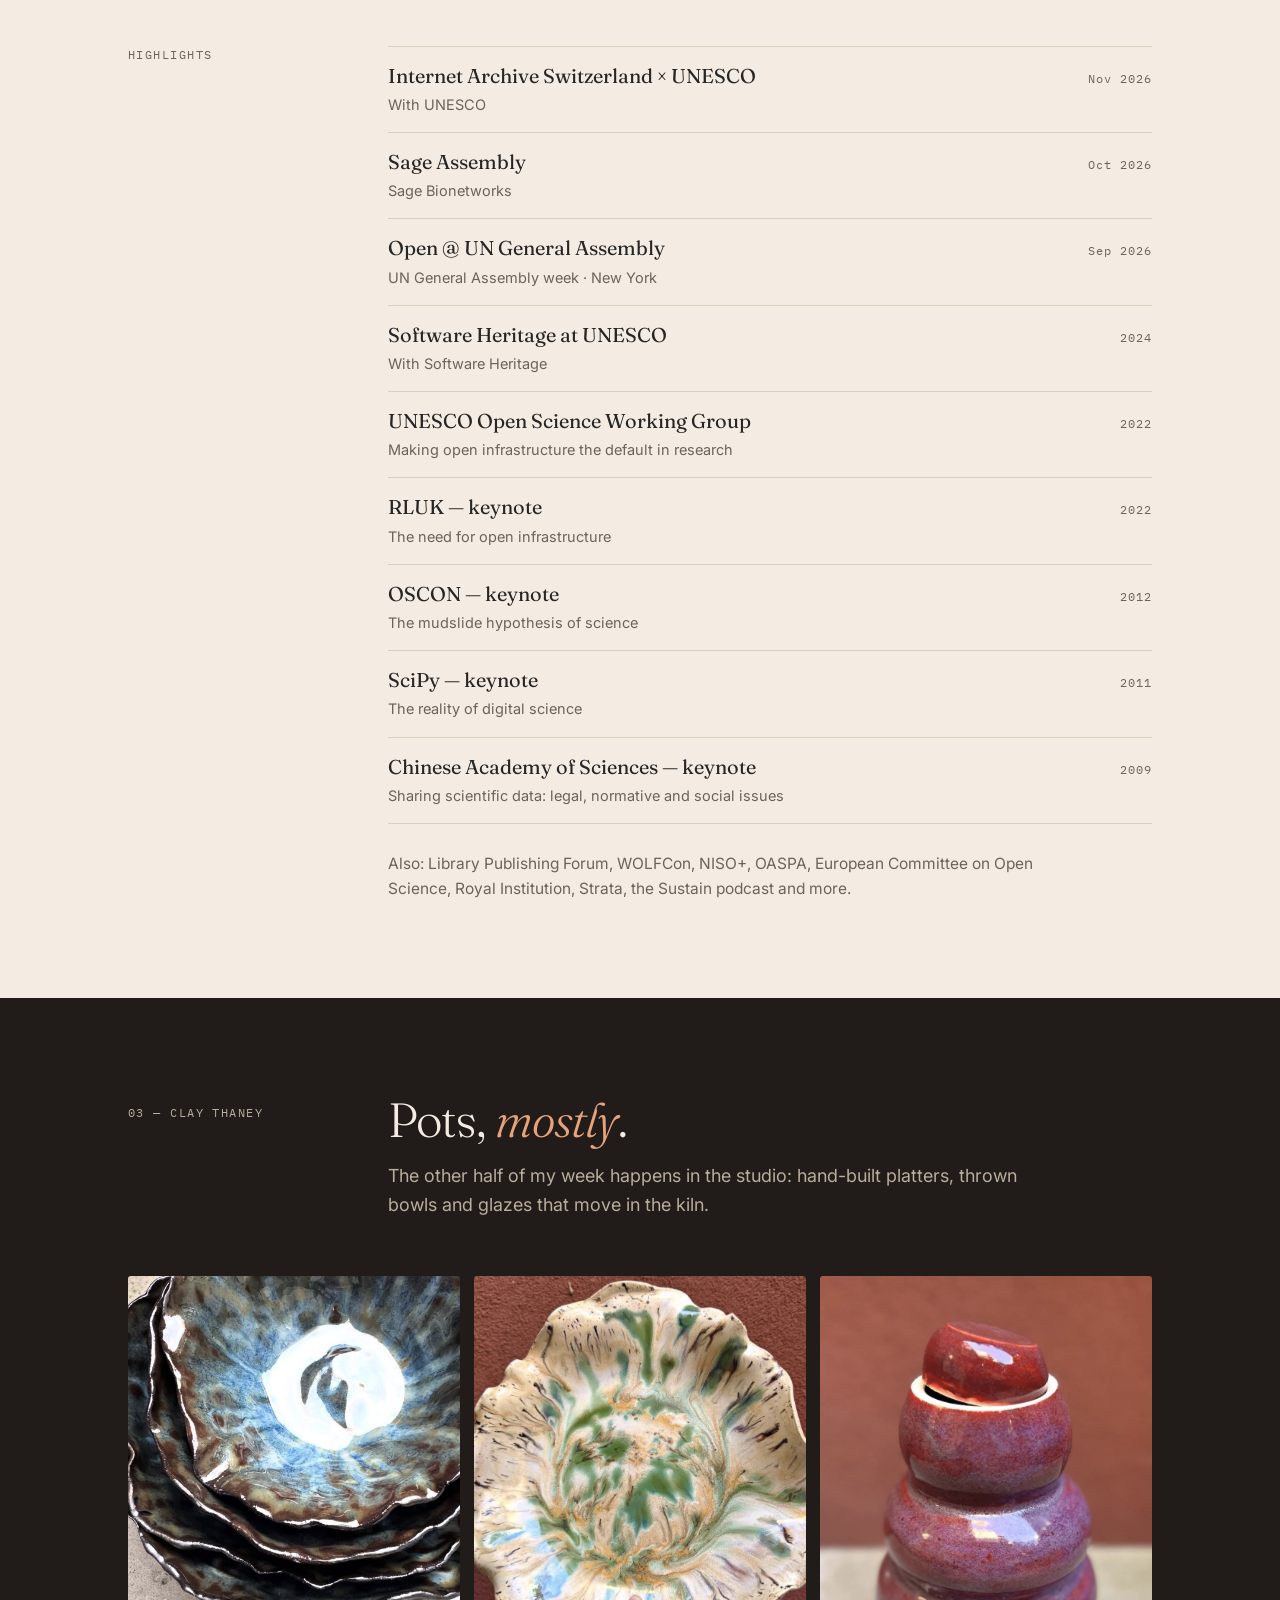
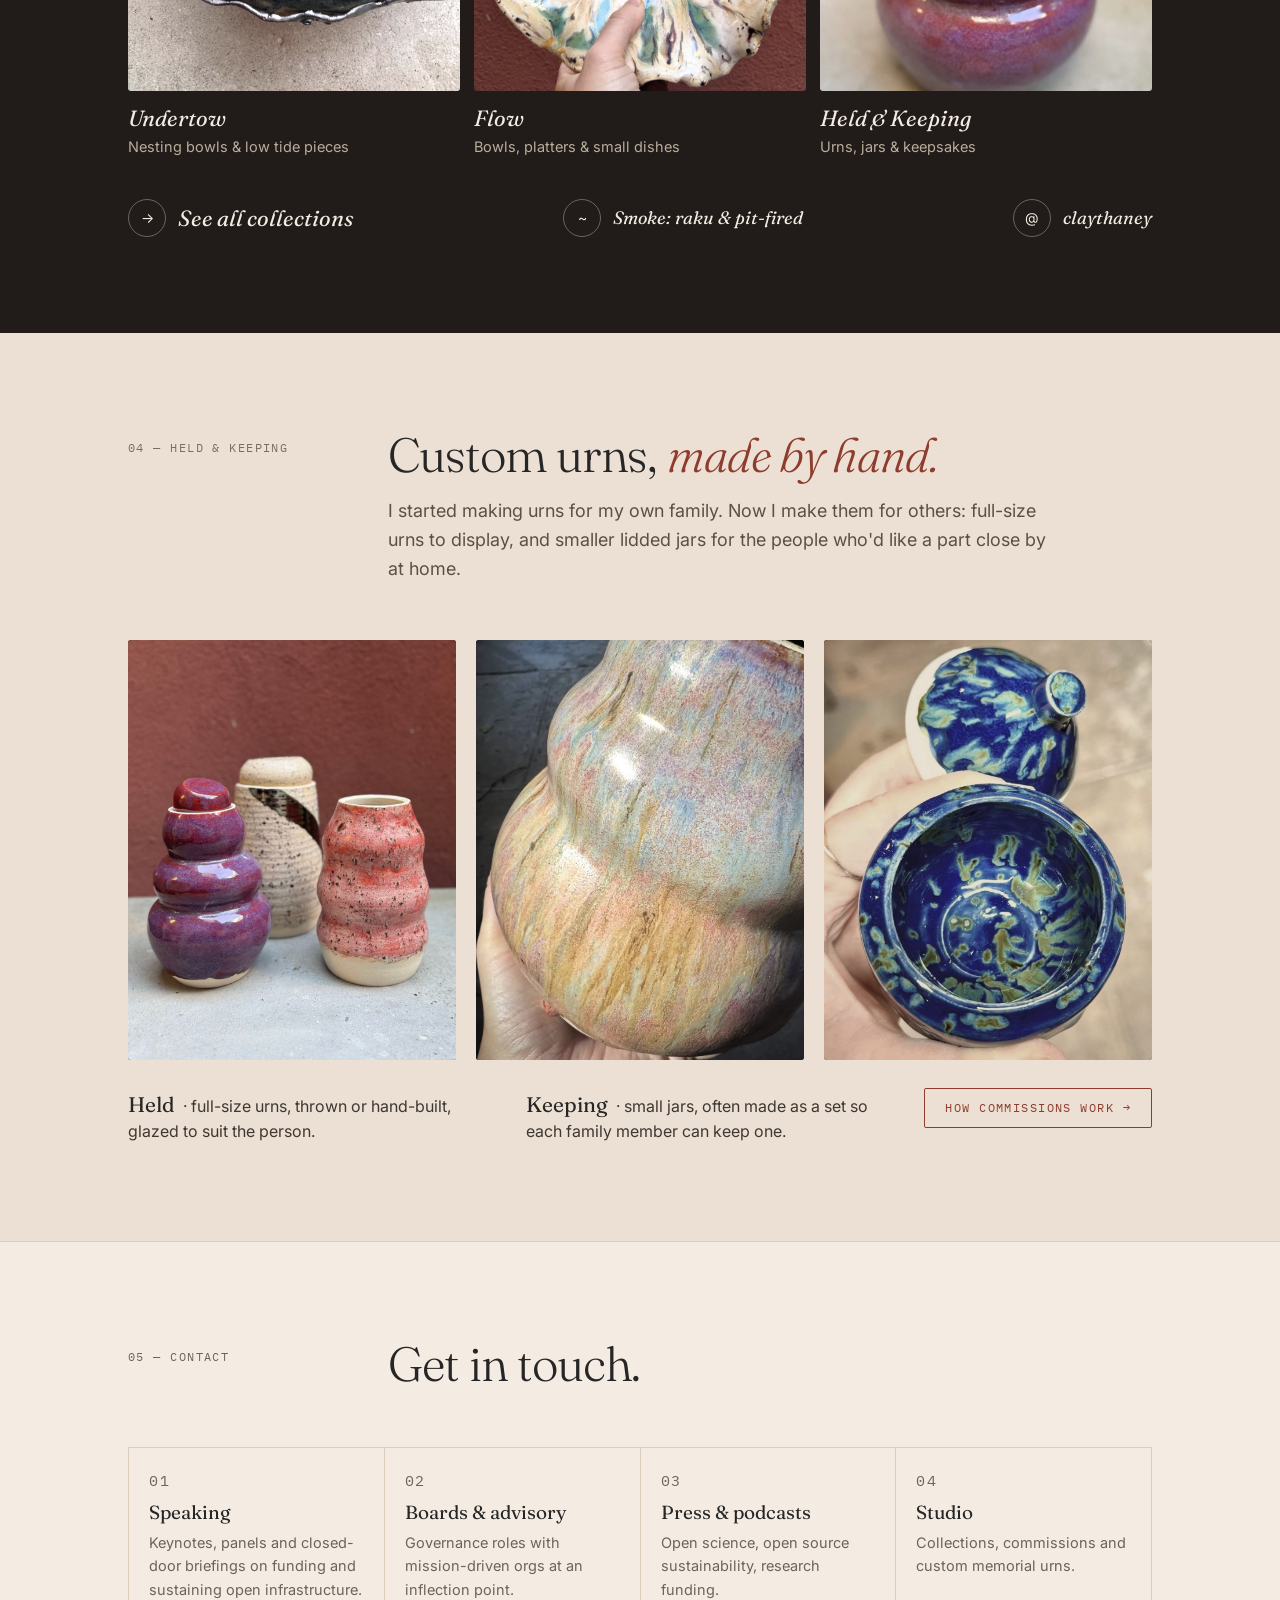
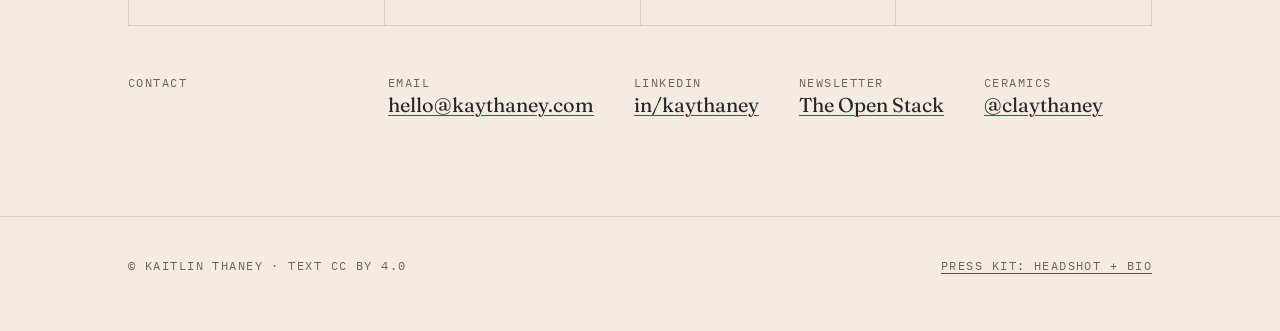
==== commit 4676bb6b: "Contact heading: Get in touch Co-Authored-By: Claude Opus 5.5 <noreply@anthropic.com> Claude-Session" ====
--- a/index.html
+++ b/index.html
@@ -180,8 +180,8 @@
   <!-- CONTACT -->
   <section id="contact"><div class="wrap">
     <div class="sec-head">
-      <p class="label">05 — Get in touch</p>
-      <div><h2>Good reasons to write.</h2></div>
+      <p class="label">05 — Contact</p>
+      <div><h2>Get in touch.</h2></div>
     </div>
     <div class="asks">
       <div><p class="label">01</p><h3>Speaking</h3><p>Keynotes, panels and closed-door briefings on funding and sustaining open infrastructure.</p></div>
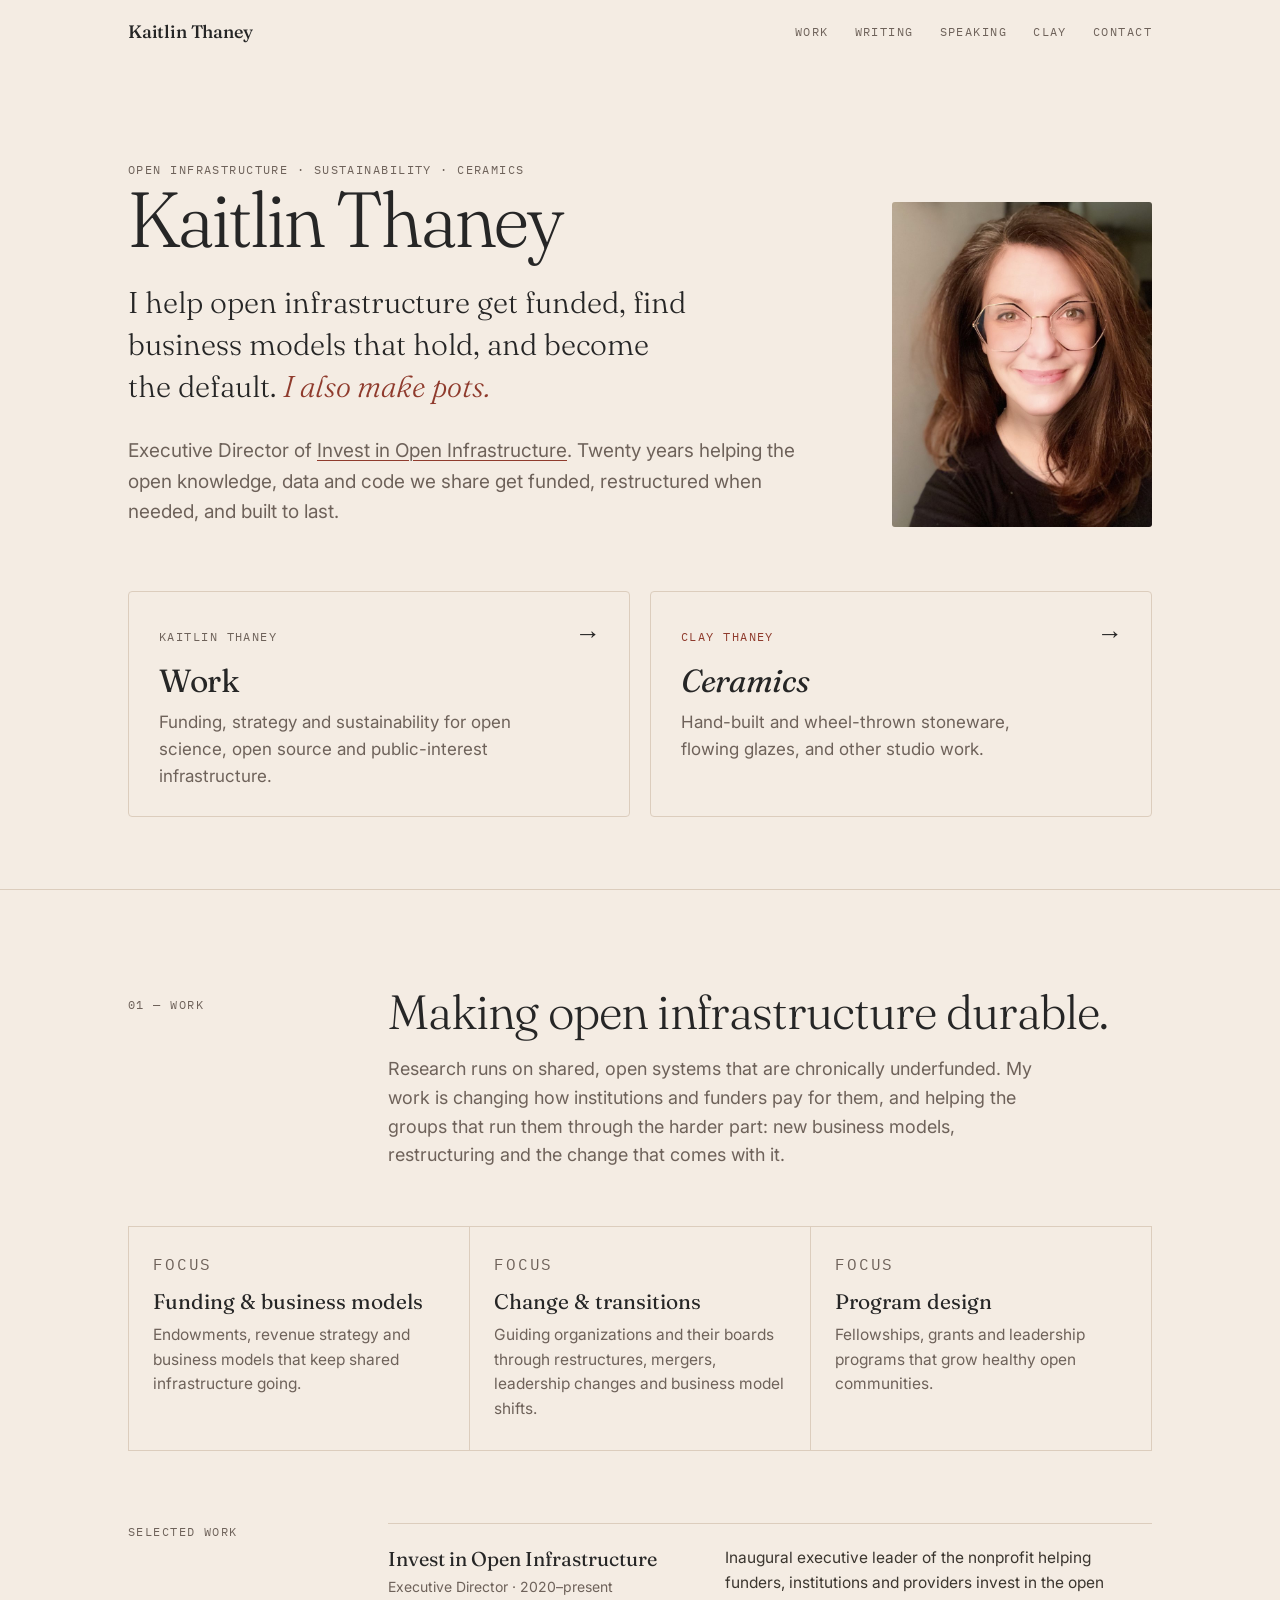
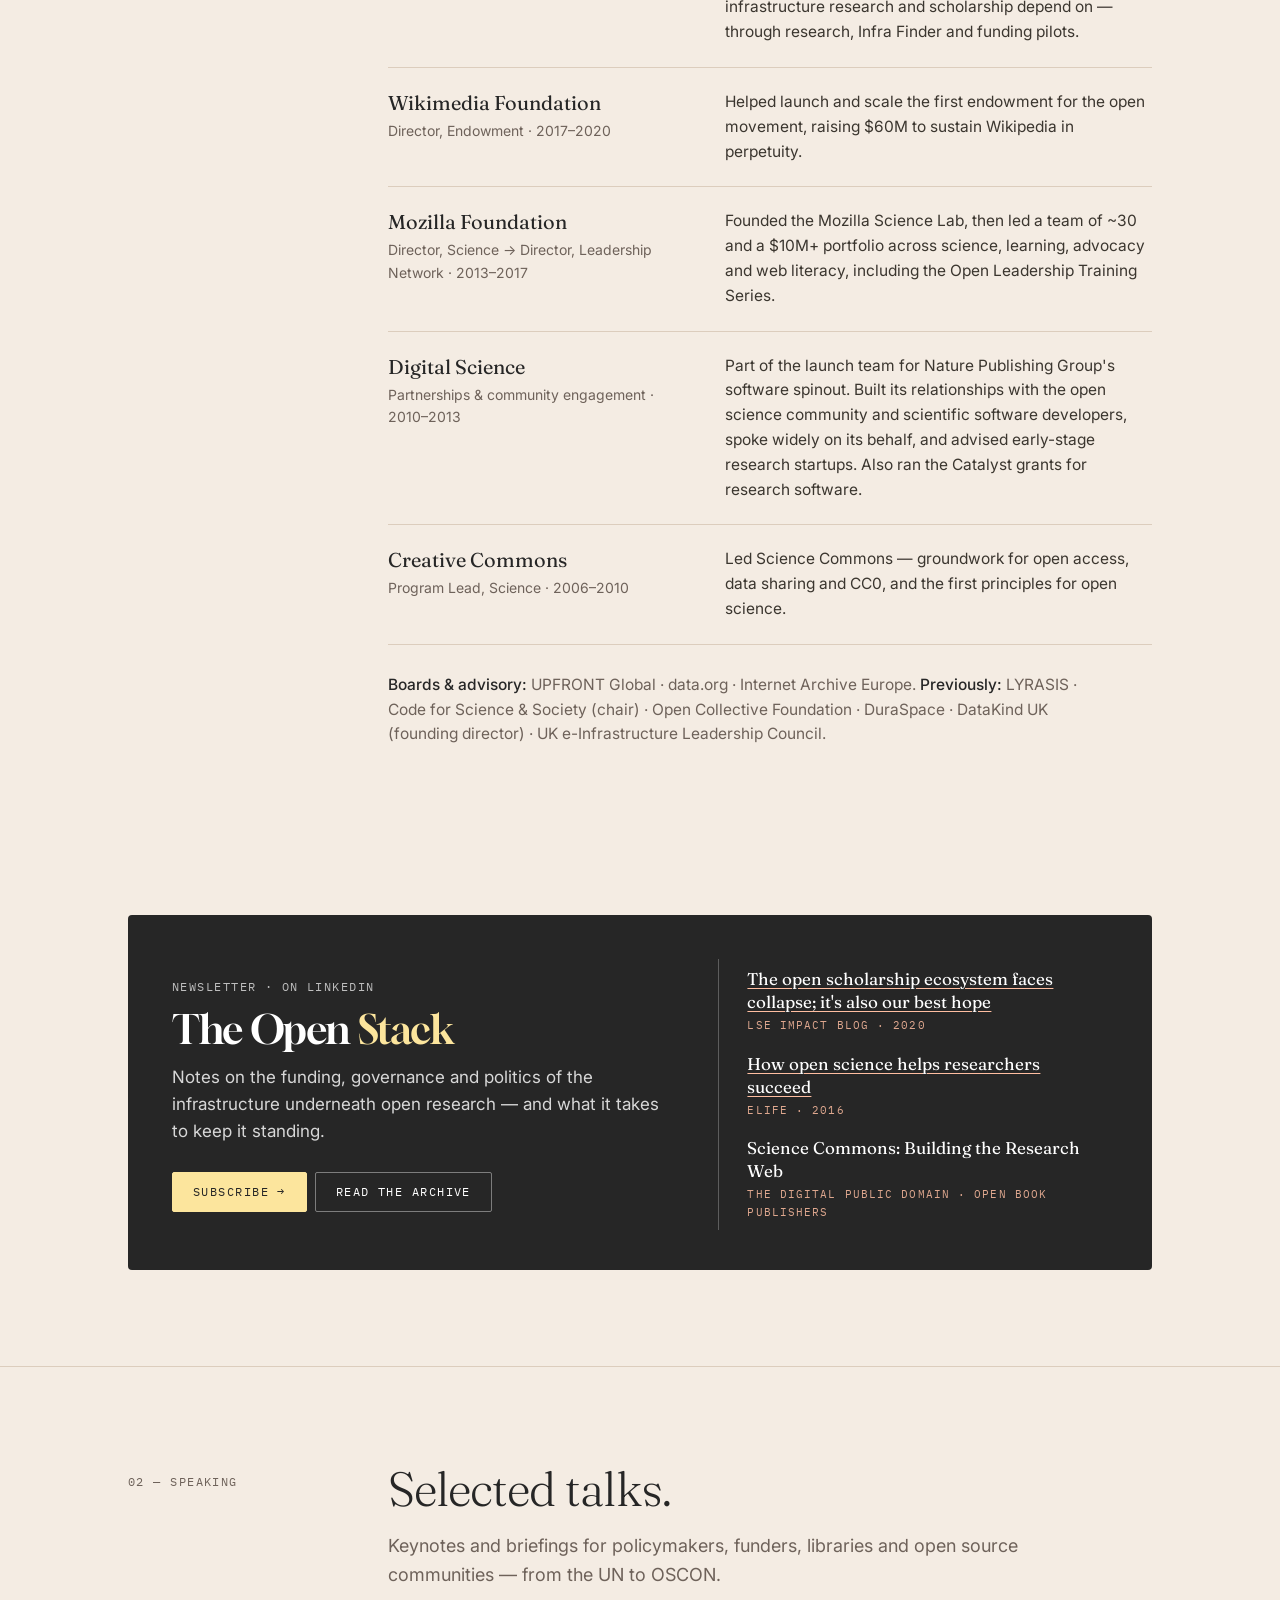
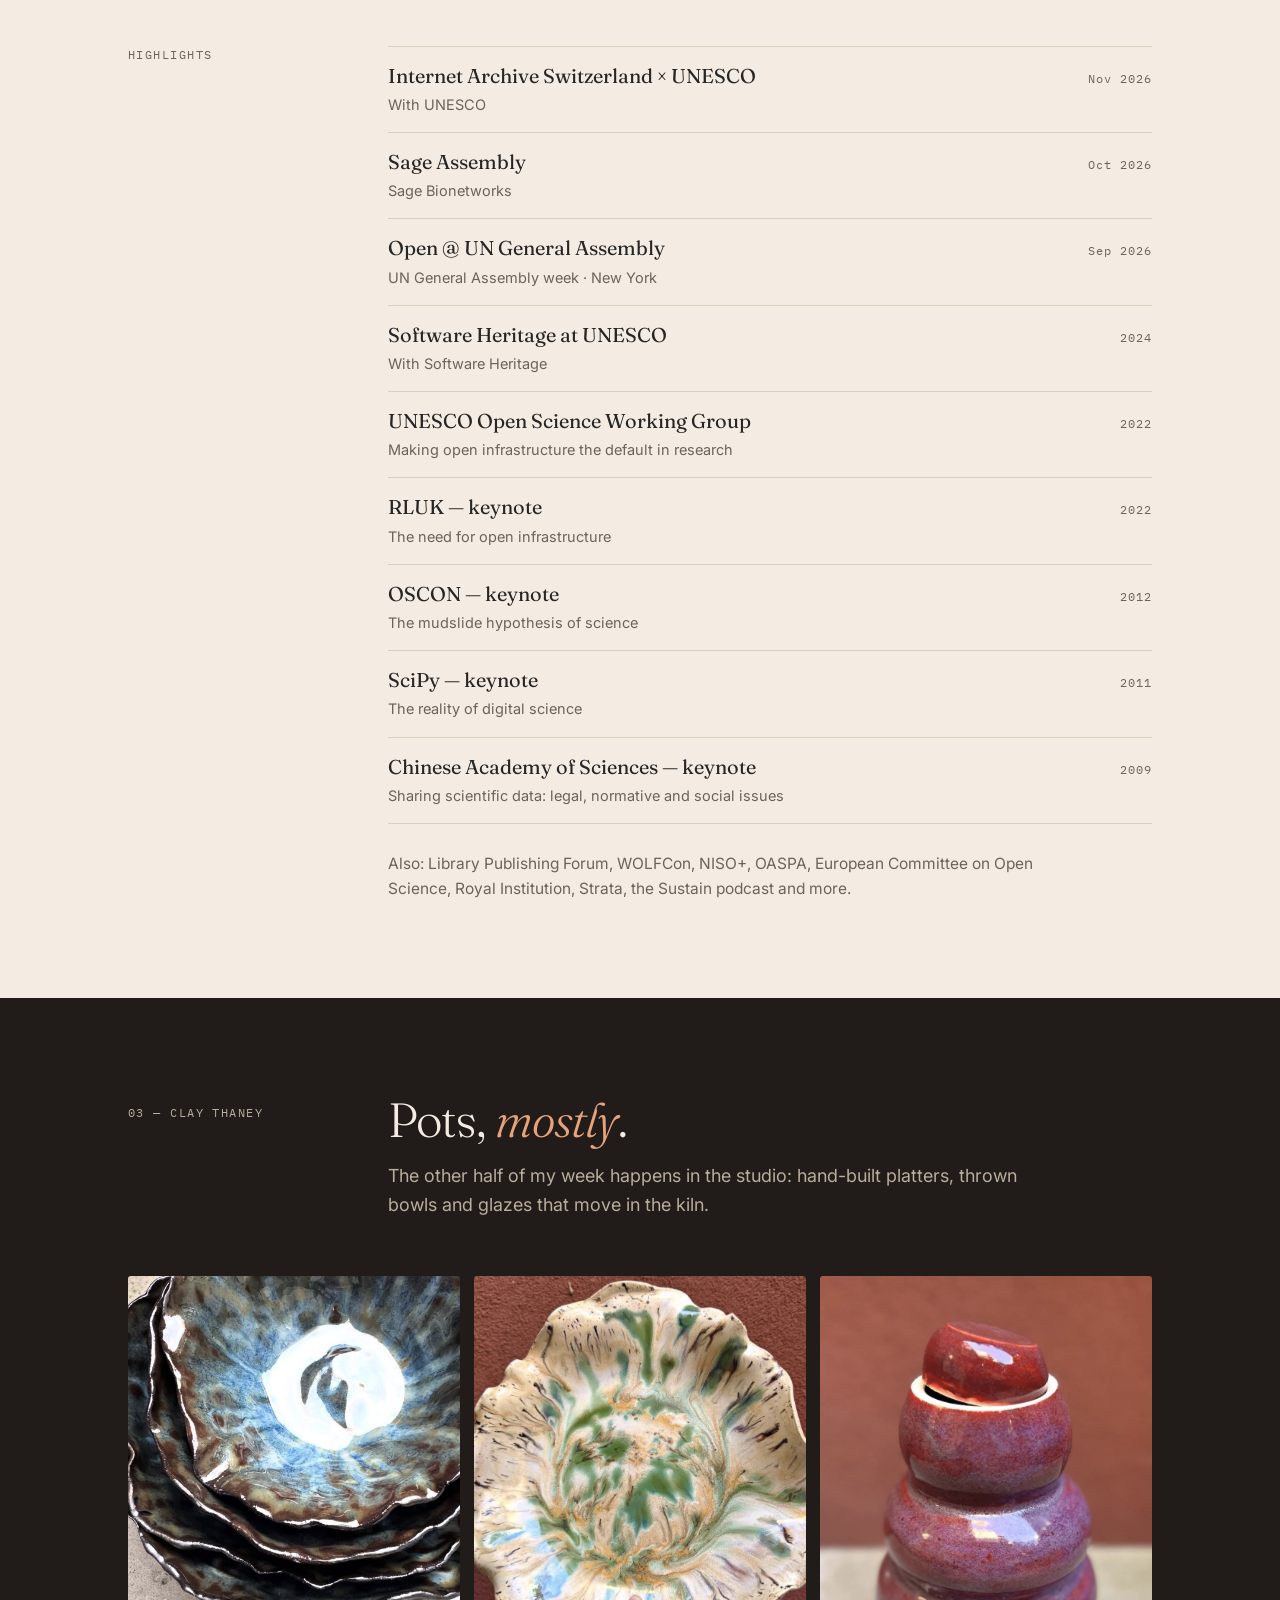
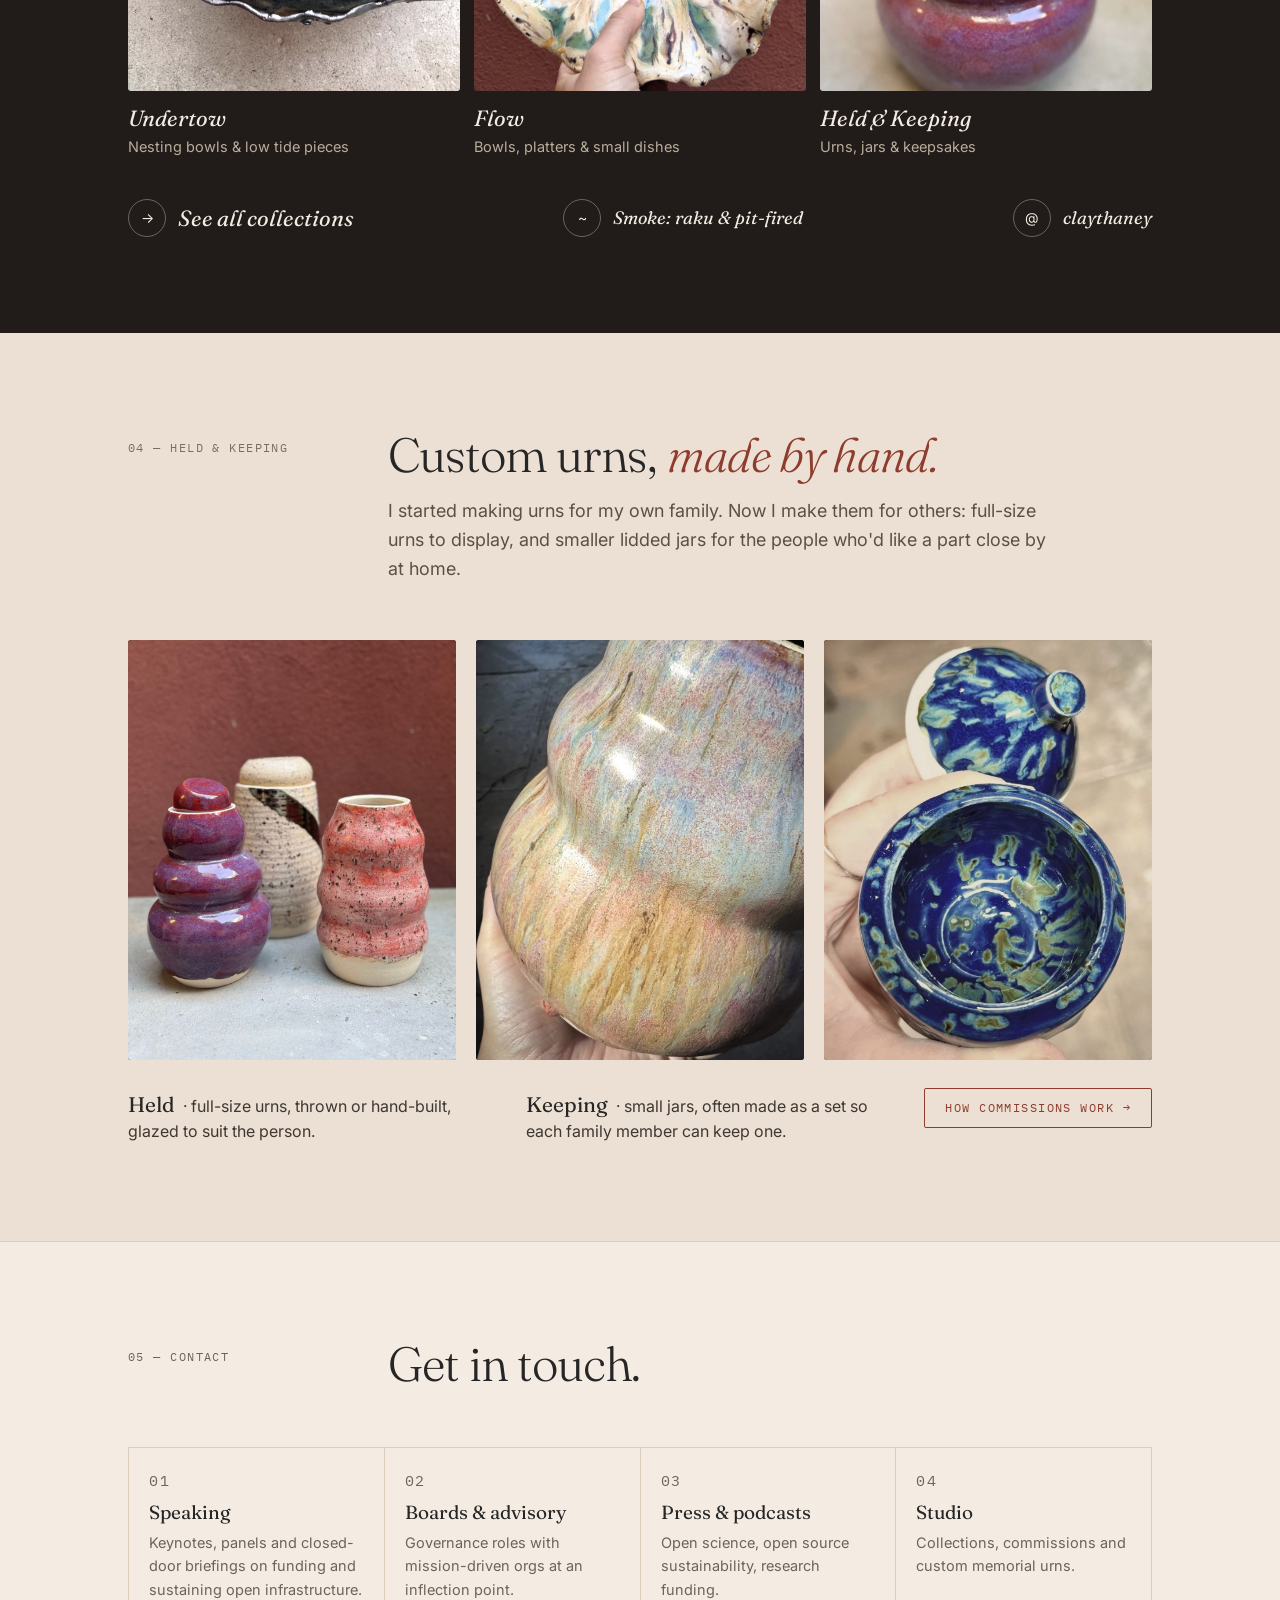
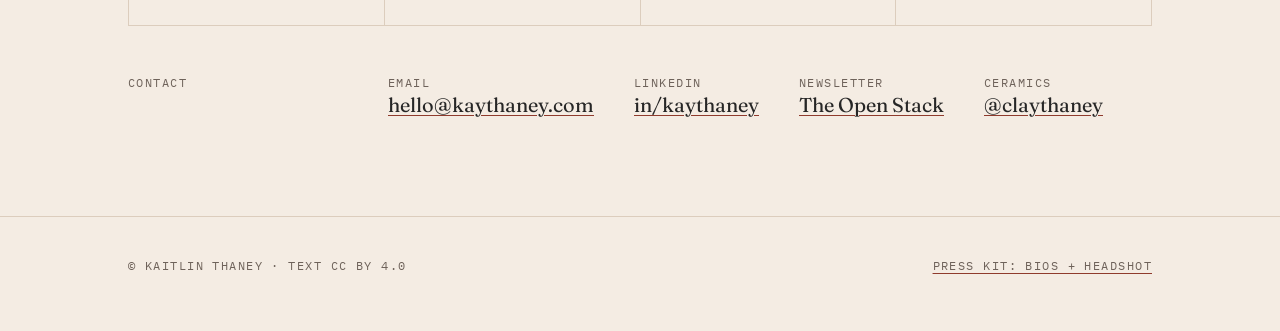
==== commit 11faef1f: "Add press kit page, new headshot, update boards Co-Authored-By: Claude Opus 5.5 <noreply@anthropic.c" ====
--- a/index.html
+++ b/index.html
@@ -76,7 +76,7 @@
           <li><div><h4>Creative Commons</h4><p class="role">Program Lead, Science · 2006–2010</p></div>
               <p>Led Science Commons — groundwork for open access, data sharing and CC0, and the first principles for open science.</p></li>
         </ul>
-        <p class="boards"><b>Boards &amp; advisory:</b> Internet Archive Europe (advisory board) · data.org Advisory Council · LYRASIS · Code for Science &amp; Society (chair) · Open Collective Foundation · DuraSpace · DataKind UK (founding director) · UK e-Infrastructure Leadership Council.</p>
+        <p class="boards"><b>Boards &amp; advisory:</b> UPFRONT Global · data.org · Internet Archive Europe. <b>Previously:</b> LYRASIS · Code for Science &amp; Society (chair) · Open Collective Foundation · DuraSpace · DataKind UK (founding director) · UK e-Infrastructure Leadership Council.</p>
       </div>
     </div>
   </div></section>
@@ -203,7 +203,7 @@
 
 <footer><div class="wrap">
   <p class="label">© Kaitlin Thaney · Text CC BY 4.0</p>
-  <p class="label"><a href="img/portrait.jpg">Press kit: headshot + bio</a></p>
+  <p class="label"><a href="press/index.html">Press kit: bios + headshot</a></p>
 </div></footer>
 
 </body>
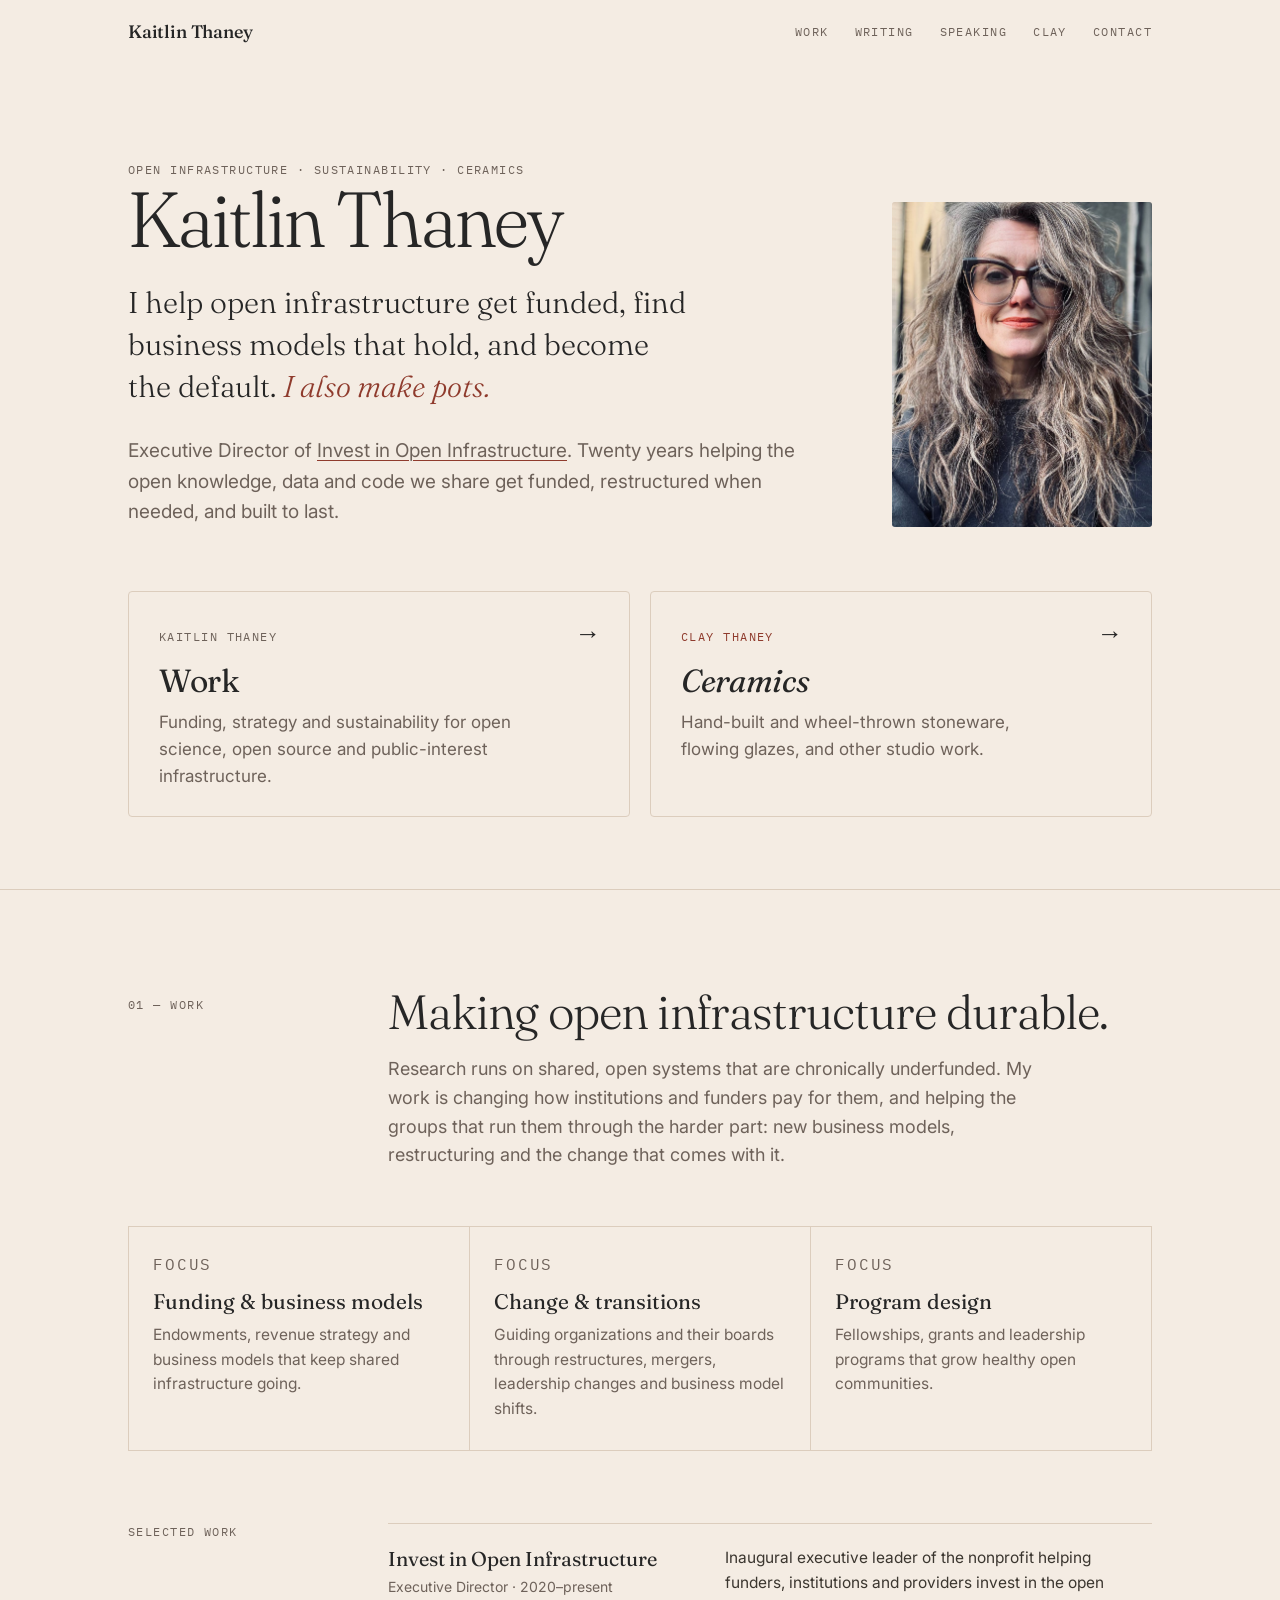
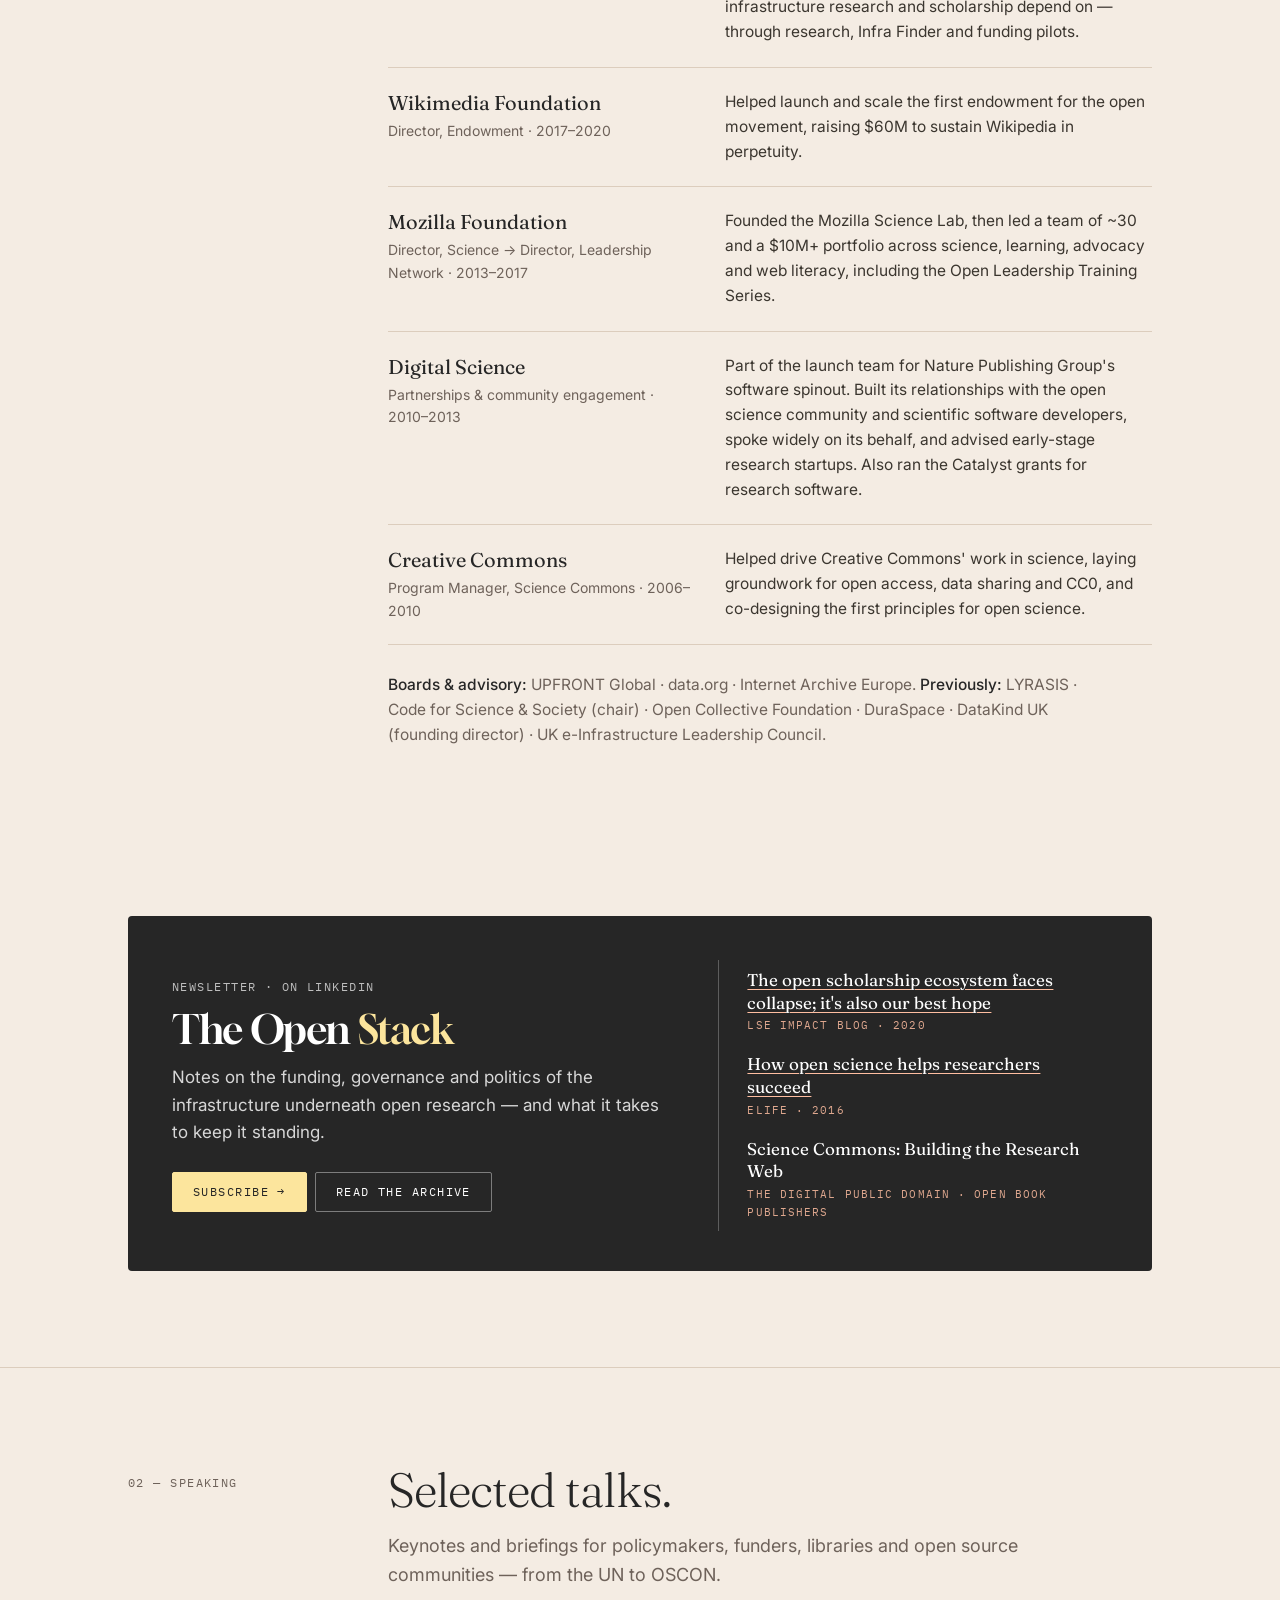
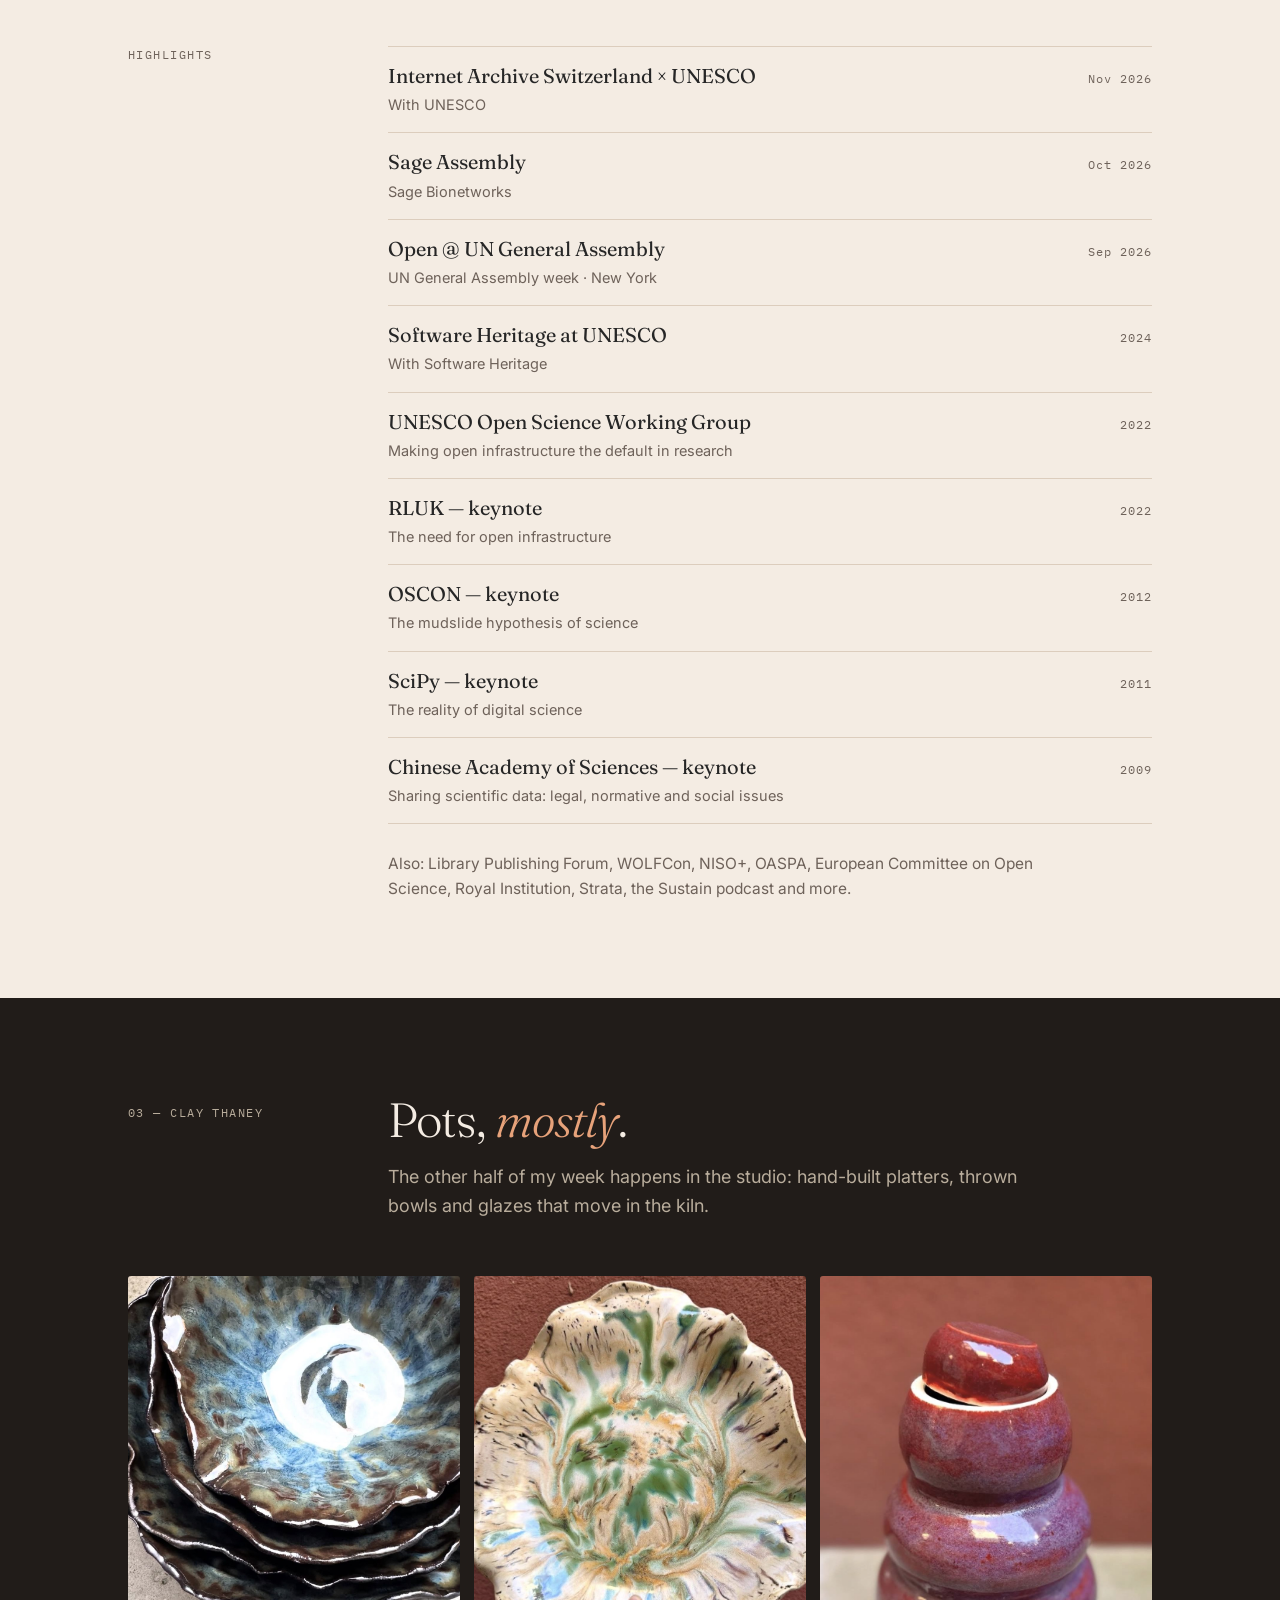
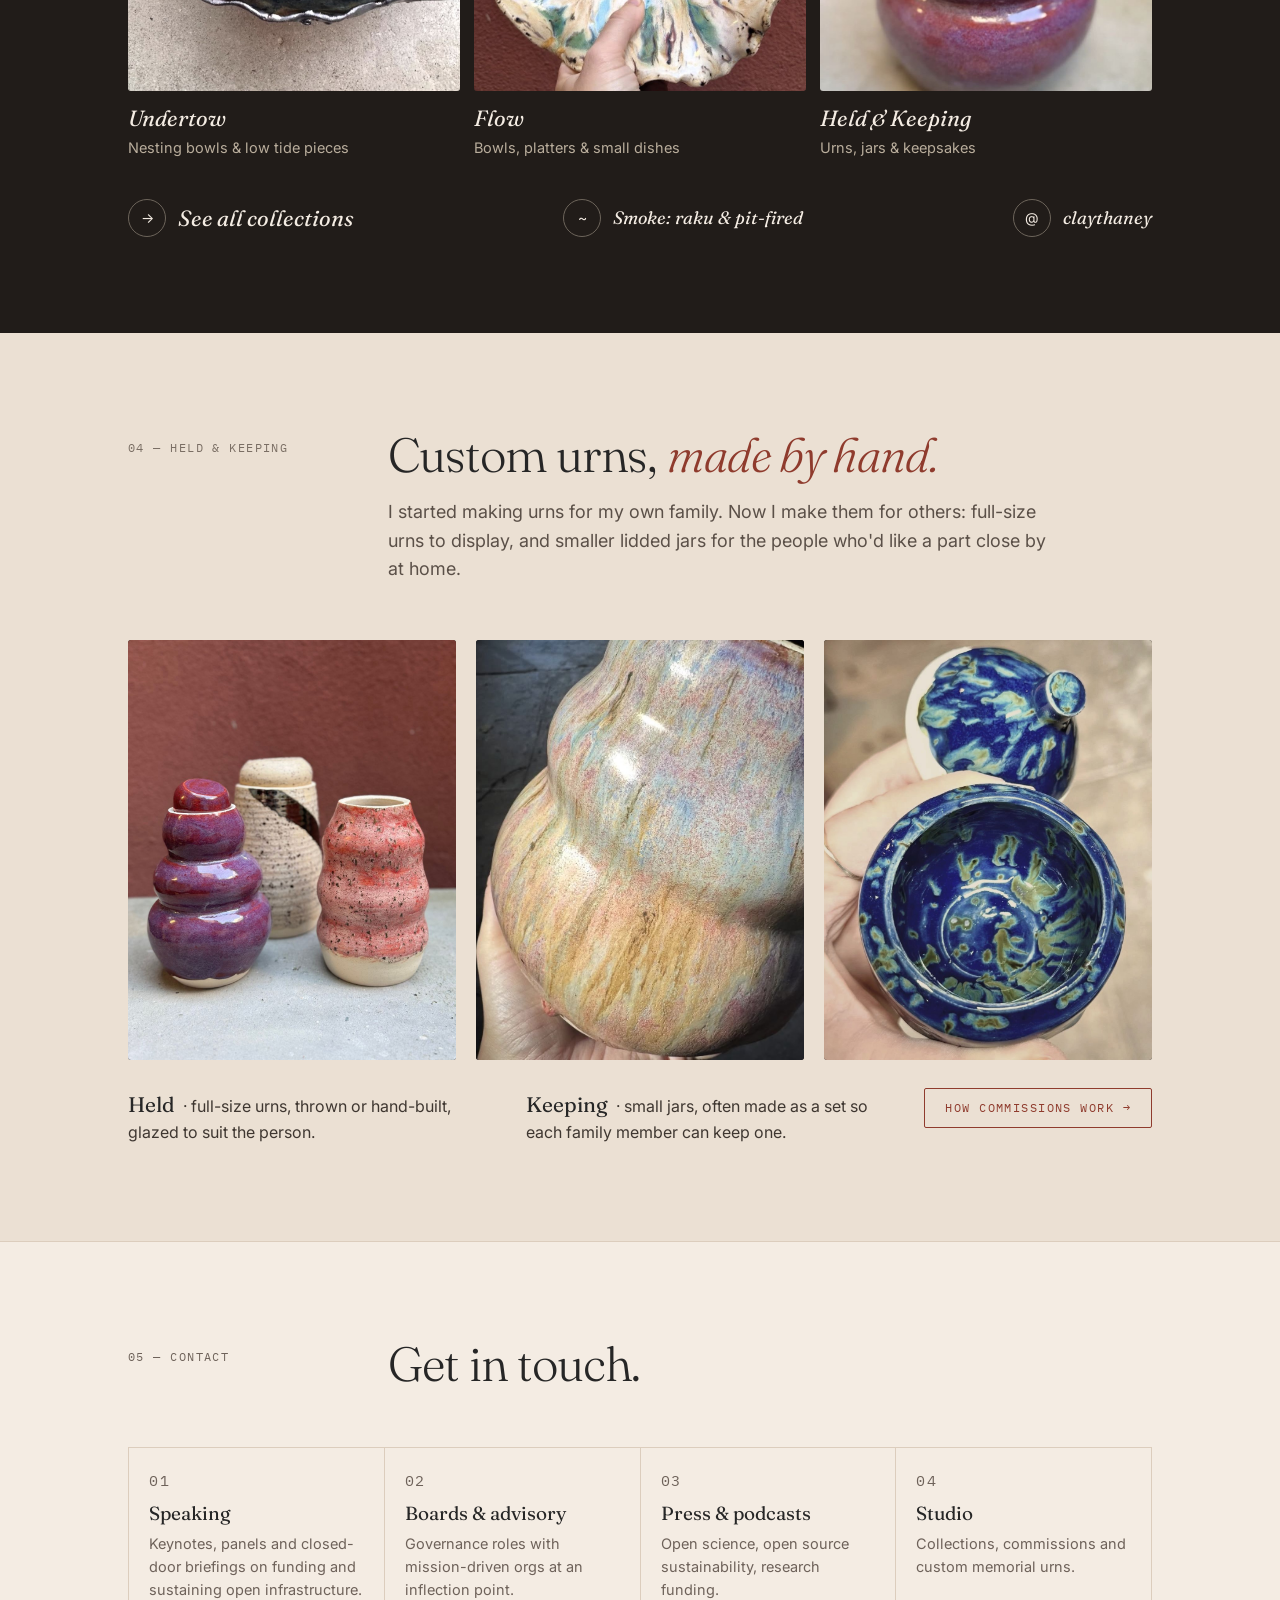
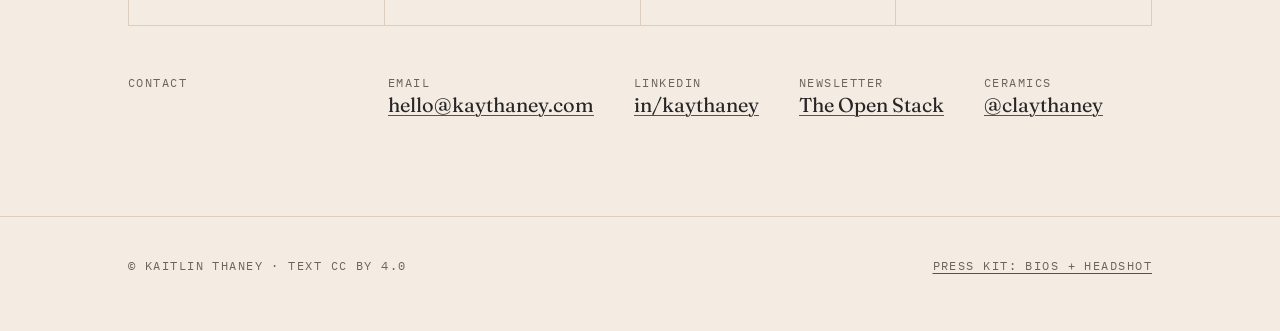
==== commit ddb31f57: "Creative Commons: program manager framing Co-Authored-By: Claude Opus 5.5 <noreply@anthropic.com> Cl" ====
--- a/index.html
+++ b/index.html
@@ -73,8 +73,8 @@
               <p>Founded the Mozilla Science Lab, then led a team of ~30 and a $10M+ portfolio across science, learning, advocacy and web literacy, including the Open Leadership Training Series.</p></li>
           <li><div><h4>Digital Science</h4><p class="role">Partnerships &amp; community engagement · 2010–2013</p></div>
               <p>Part of the launch team for Nature Publishing Group's software spinout. Built its relationships with the open science community and scientific software developers, spoke widely on its behalf, and advised early-stage research startups. Also ran the Catalyst grants for research software.</p></li>
-          <li><div><h4>Creative Commons</h4><p class="role">Program Lead, Science · 2006–2010</p></div>
-              <p>Led Science Commons — groundwork for open access, data sharing and CC0, and the first principles for open science.</p></li>
+          <li><div><h4>Creative Commons</h4><p class="role">Program Manager, Science Commons · 2006–2010</p></div>
+              <p>Helped drive Creative Commons' work in science, laying groundwork for open access, data sharing and CC0, and co-designing the first principles for open science.</p></li>
         </ul>
         <p class="boards"><b>Boards &amp; advisory:</b> UPFRONT Global · data.org · Internet Archive Europe. <b>Previously:</b> LYRASIS · Code for Science &amp; Society (chair) · Open Collective Foundation · DuraSpace · DataKind UK (founding director) · UK e-Infrastructure Leadership Council.</p>
       </div>
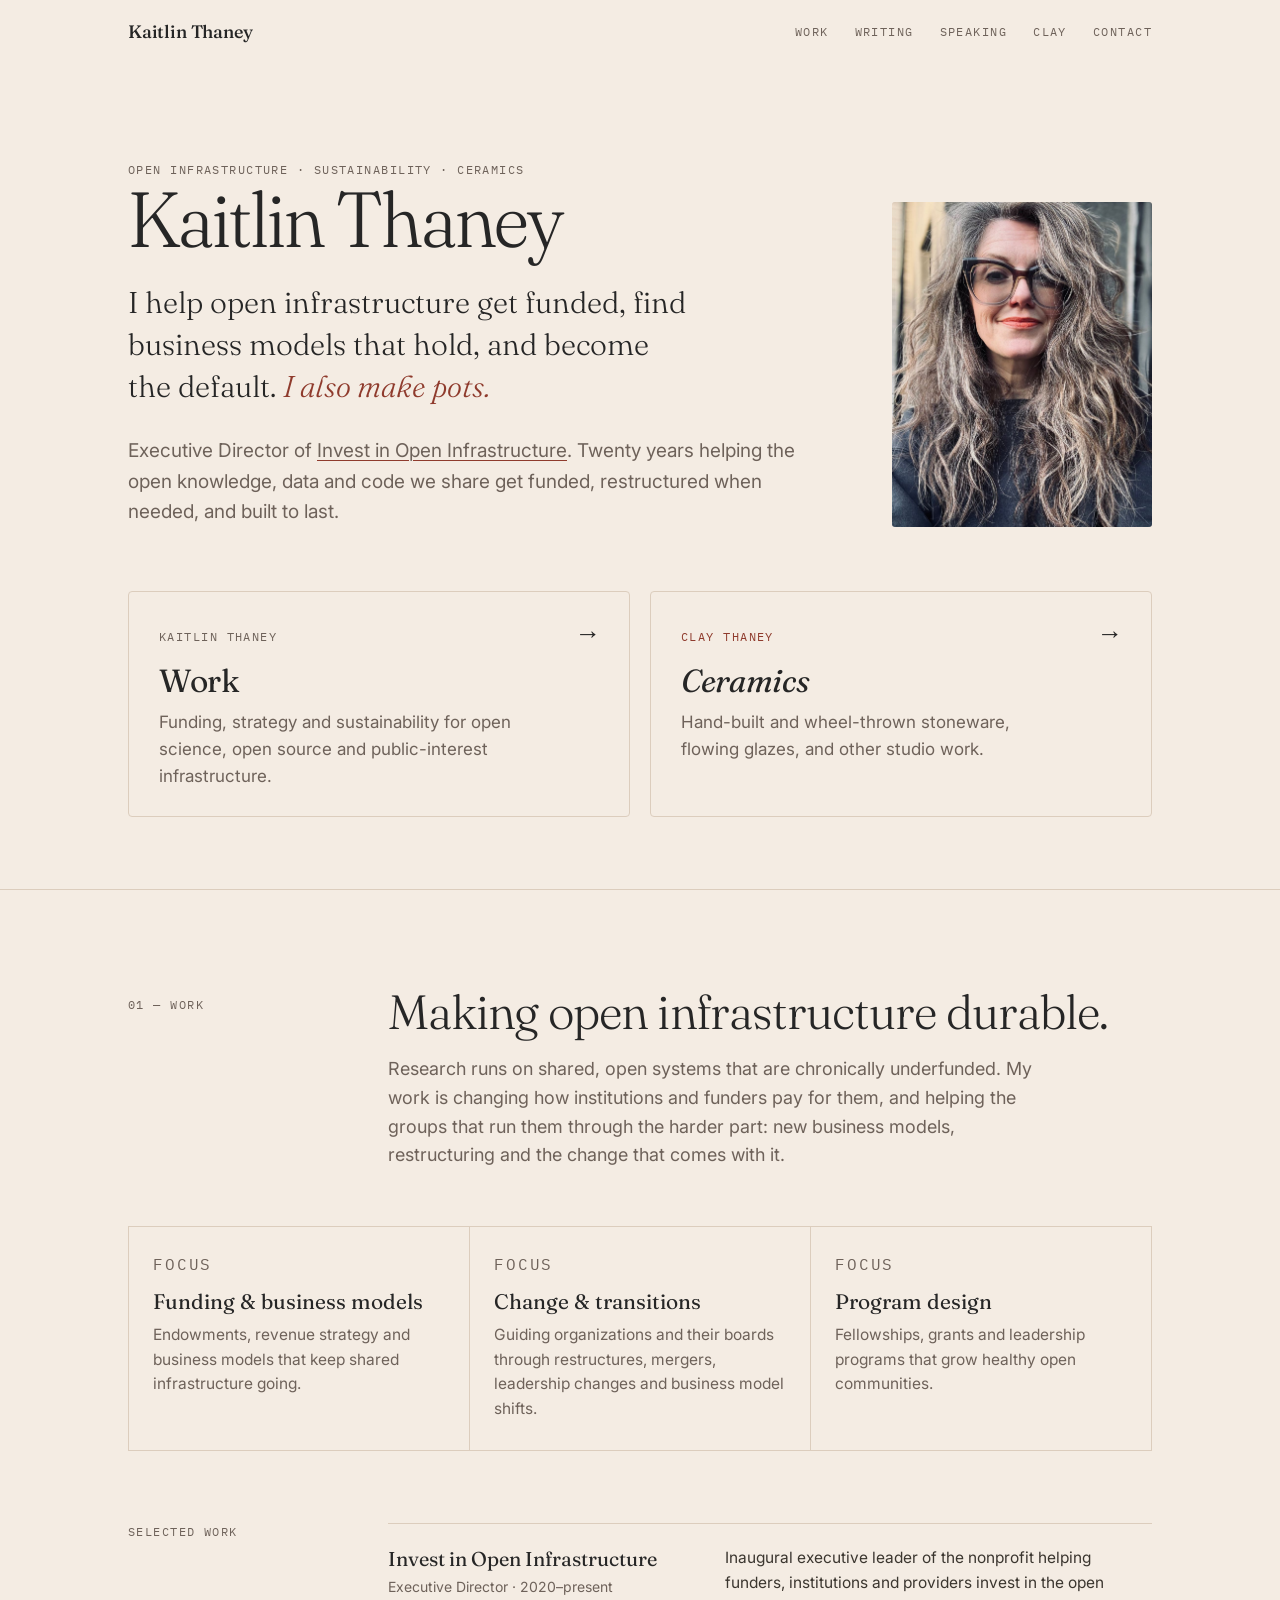
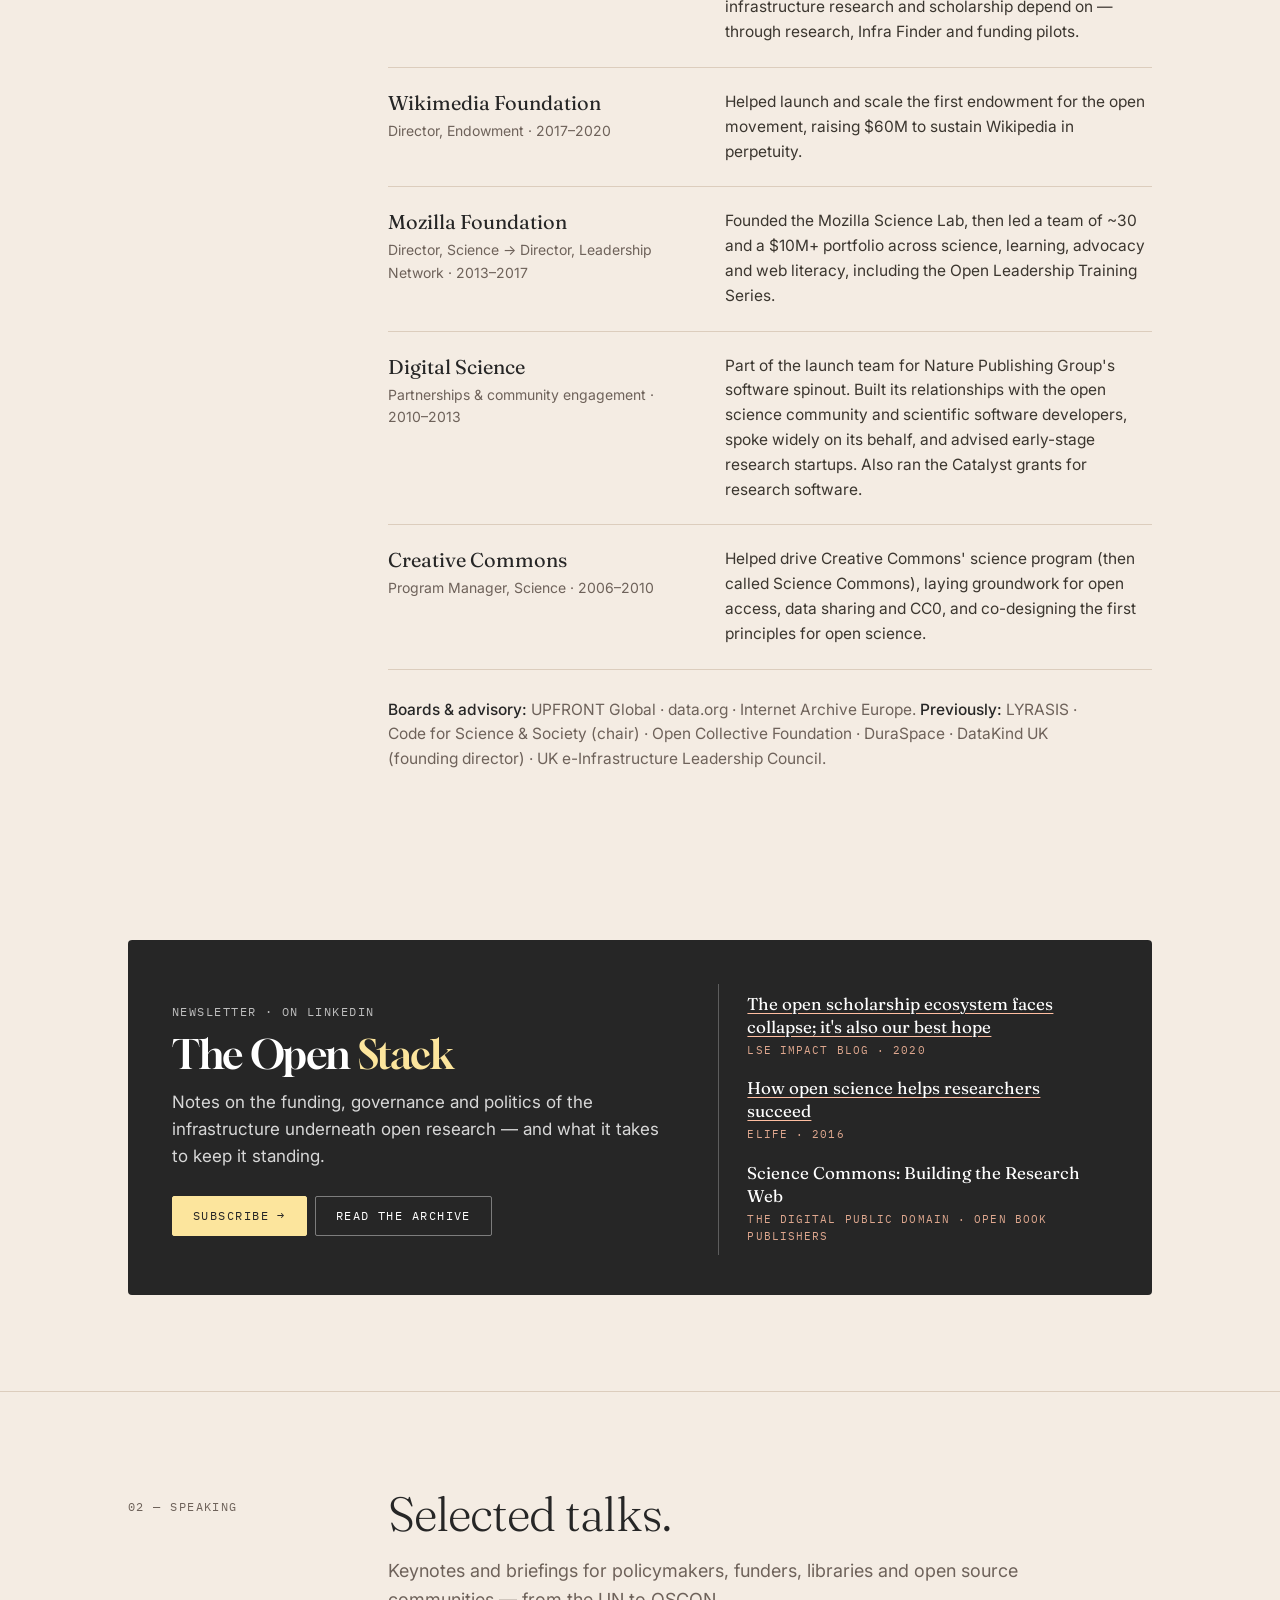
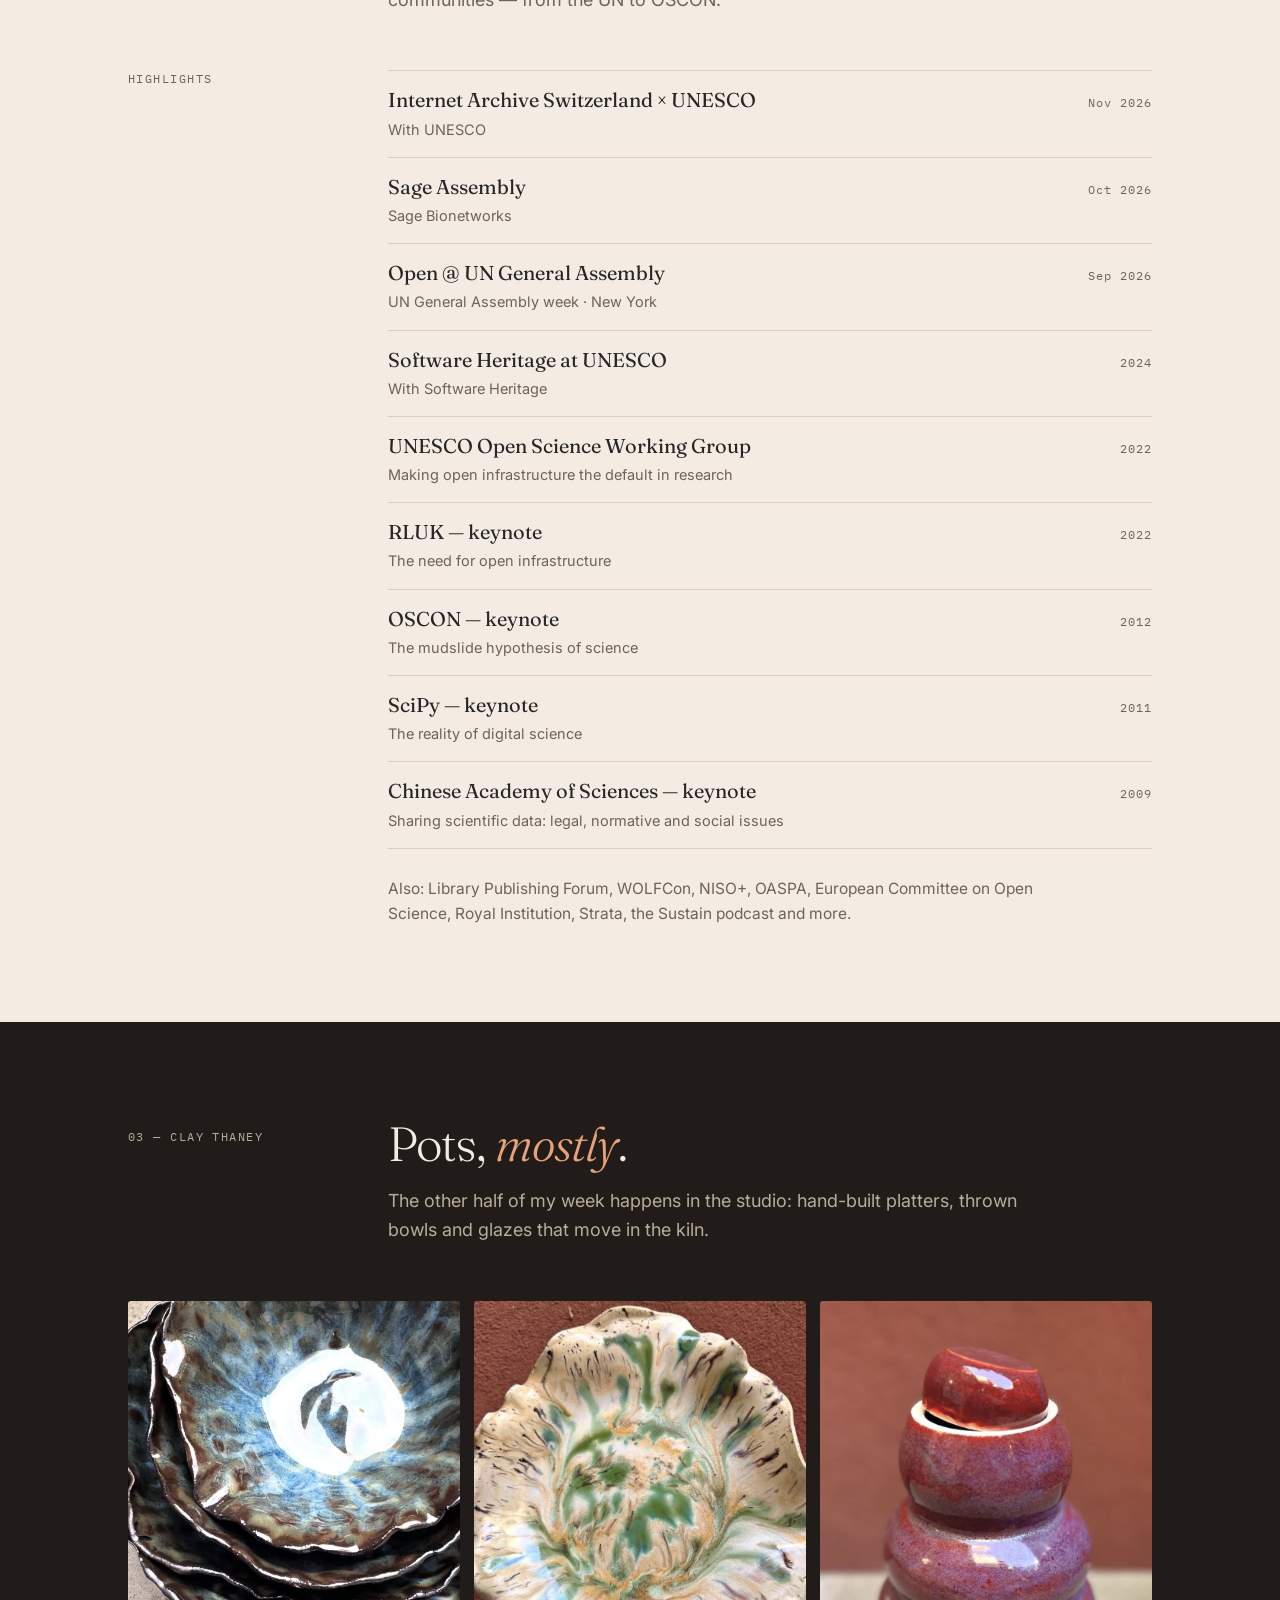
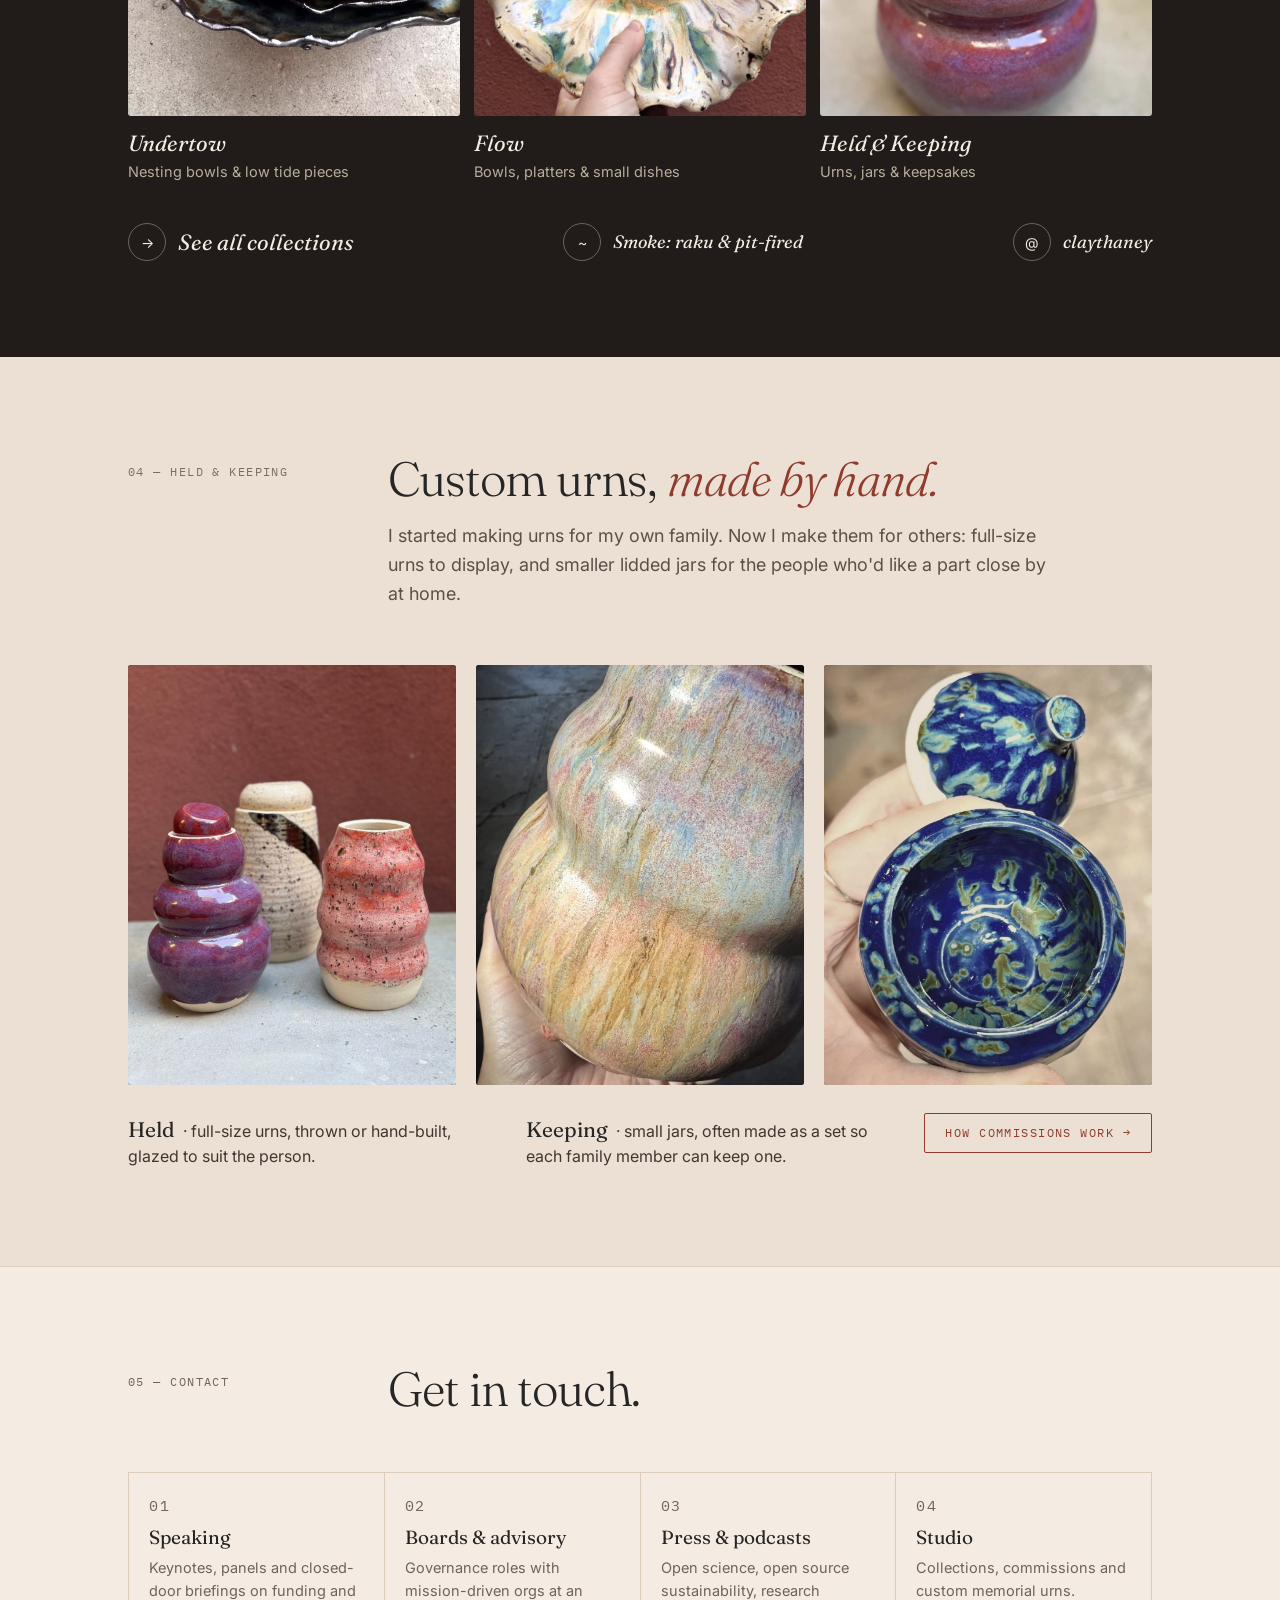
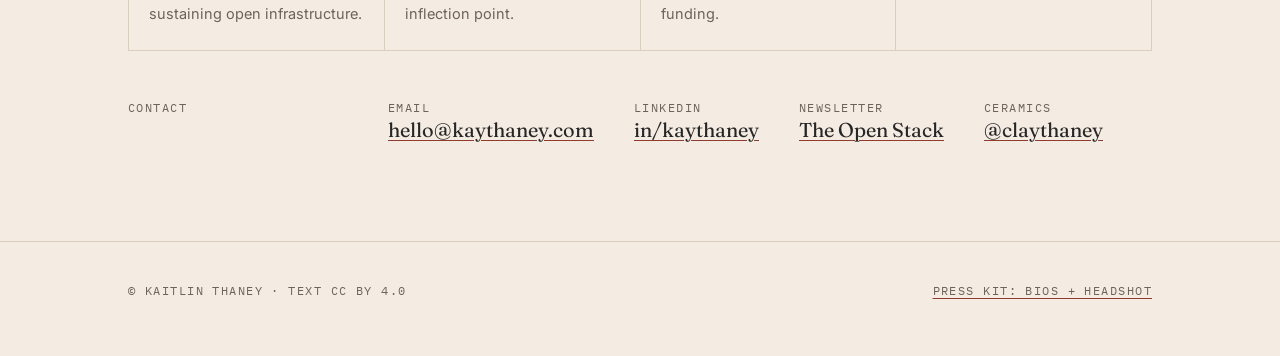
==== commit 7058887e: "Creative Commons: Program Manager, Science Co-Authored-By: Claude Opus 5.5 <noreply@anthropic.com> C" ====
--- a/index.html
+++ b/index.html
@@ -73,8 +73,8 @@
               <p>Founded the Mozilla Science Lab, then led a team of ~30 and a $10M+ portfolio across science, learning, advocacy and web literacy, including the Open Leadership Training Series.</p></li>
           <li><div><h4>Digital Science</h4><p class="role">Partnerships &amp; community engagement · 2010–2013</p></div>
               <p>Part of the launch team for Nature Publishing Group's software spinout. Built its relationships with the open science community and scientific software developers, spoke widely on its behalf, and advised early-stage research startups. Also ran the Catalyst grants for research software.</p></li>
-          <li><div><h4>Creative Commons</h4><p class="role">Program Manager, Science Commons · 2006–2010</p></div>
-              <p>Helped drive Creative Commons' work in science, laying groundwork for open access, data sharing and CC0, and co-designing the first principles for open science.</p></li>
+          <li><div><h4>Creative Commons</h4><p class="role">Program Manager, Science · 2006–2010</p></div>
+              <p>Helped drive Creative Commons' science program (then called Science Commons), laying groundwork for open access, data sharing and CC0, and co-designing the first principles for open science.</p></li>
         </ul>
         <p class="boards"><b>Boards &amp; advisory:</b> UPFRONT Global · data.org · Internet Archive Europe. <b>Previously:</b> LYRASIS · Code for Science &amp; Society (chair) · Open Collective Foundation · DuraSpace · DataKind UK (founding director) · UK e-Infrastructure Leadership Council.</p>
       </div>
